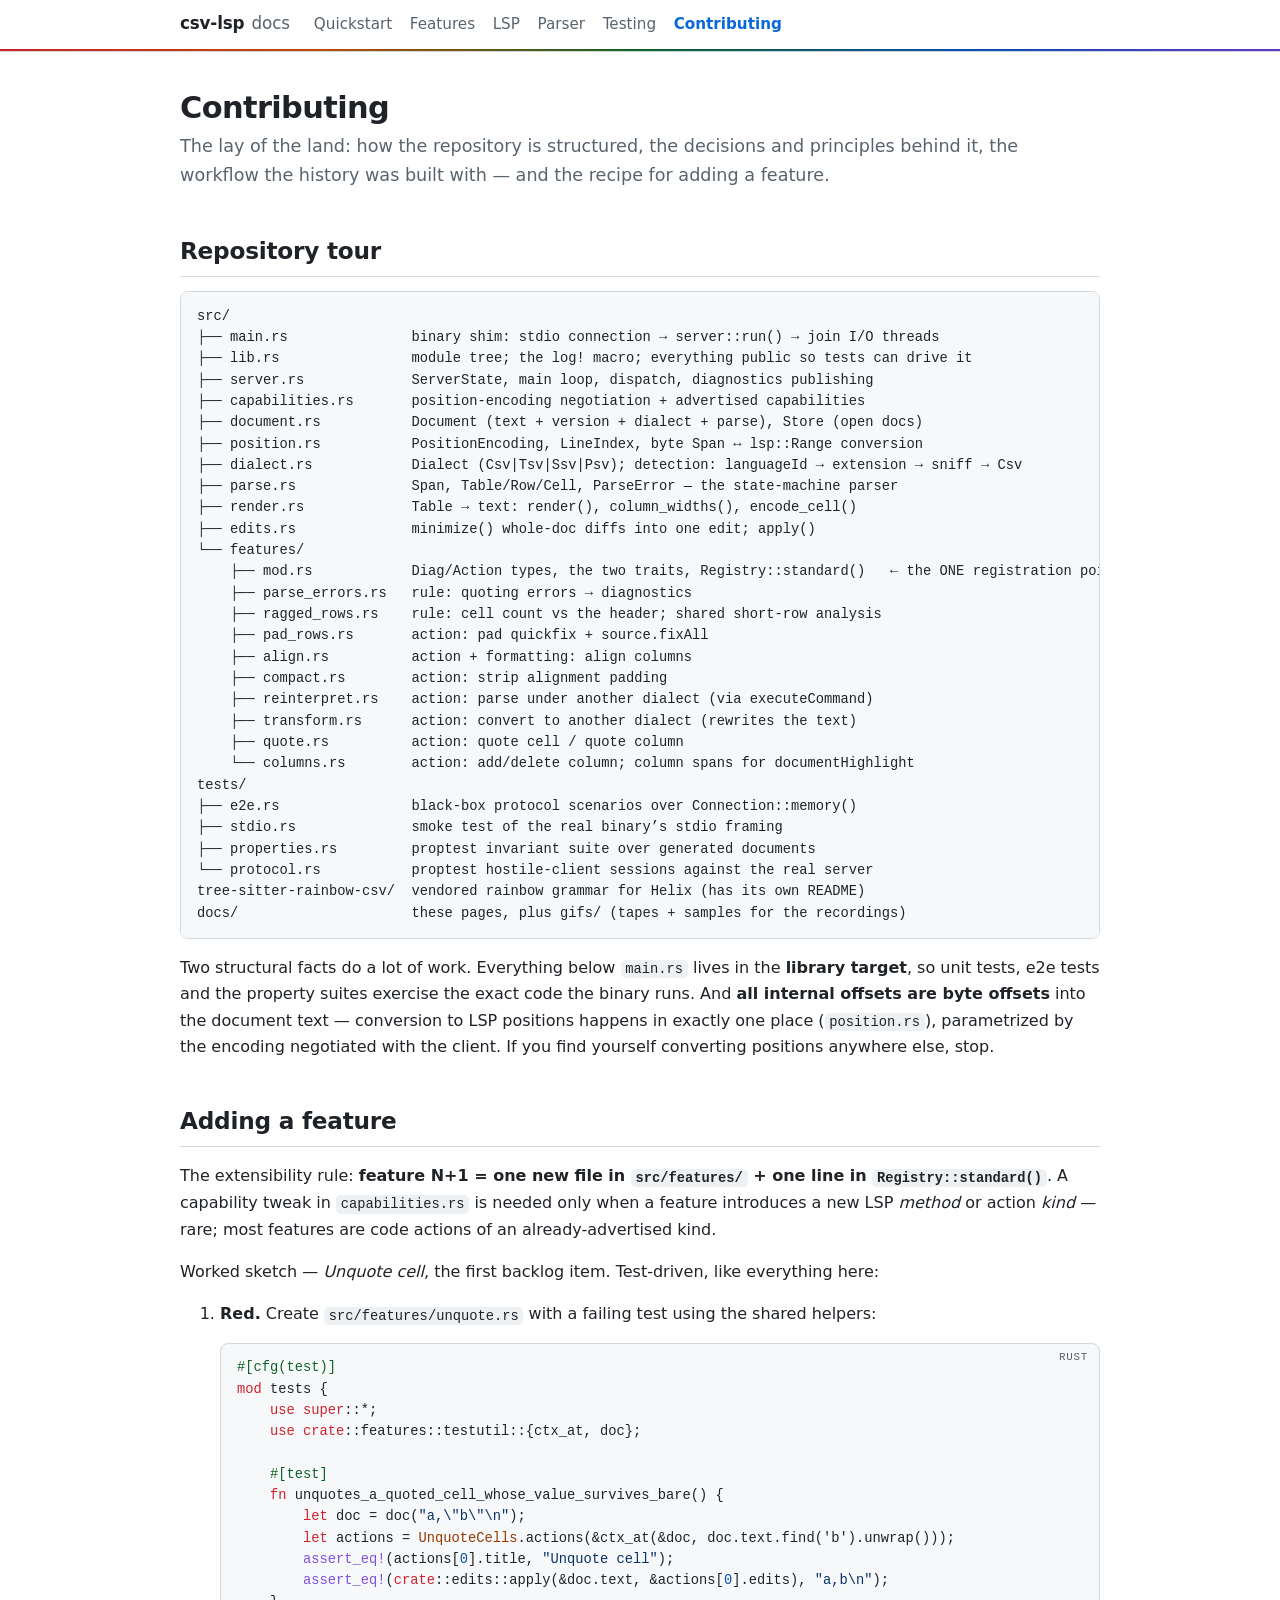
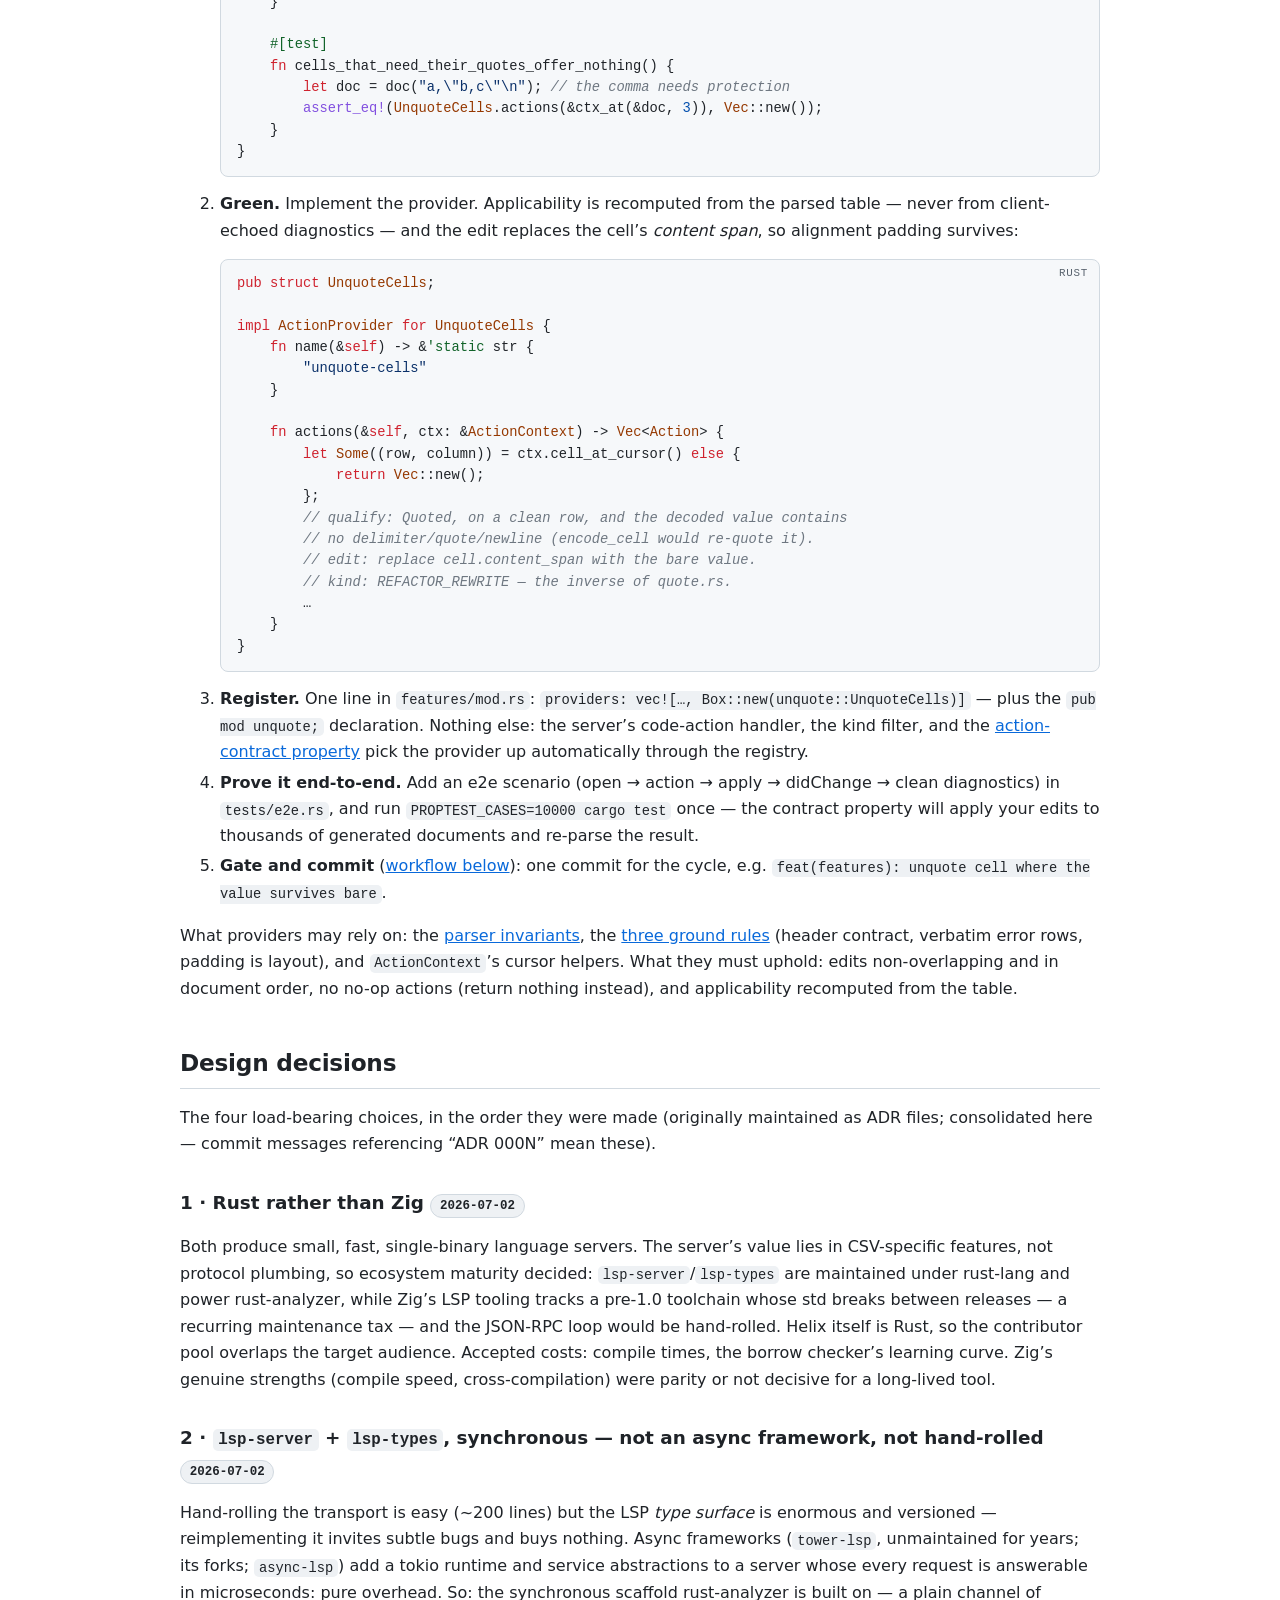
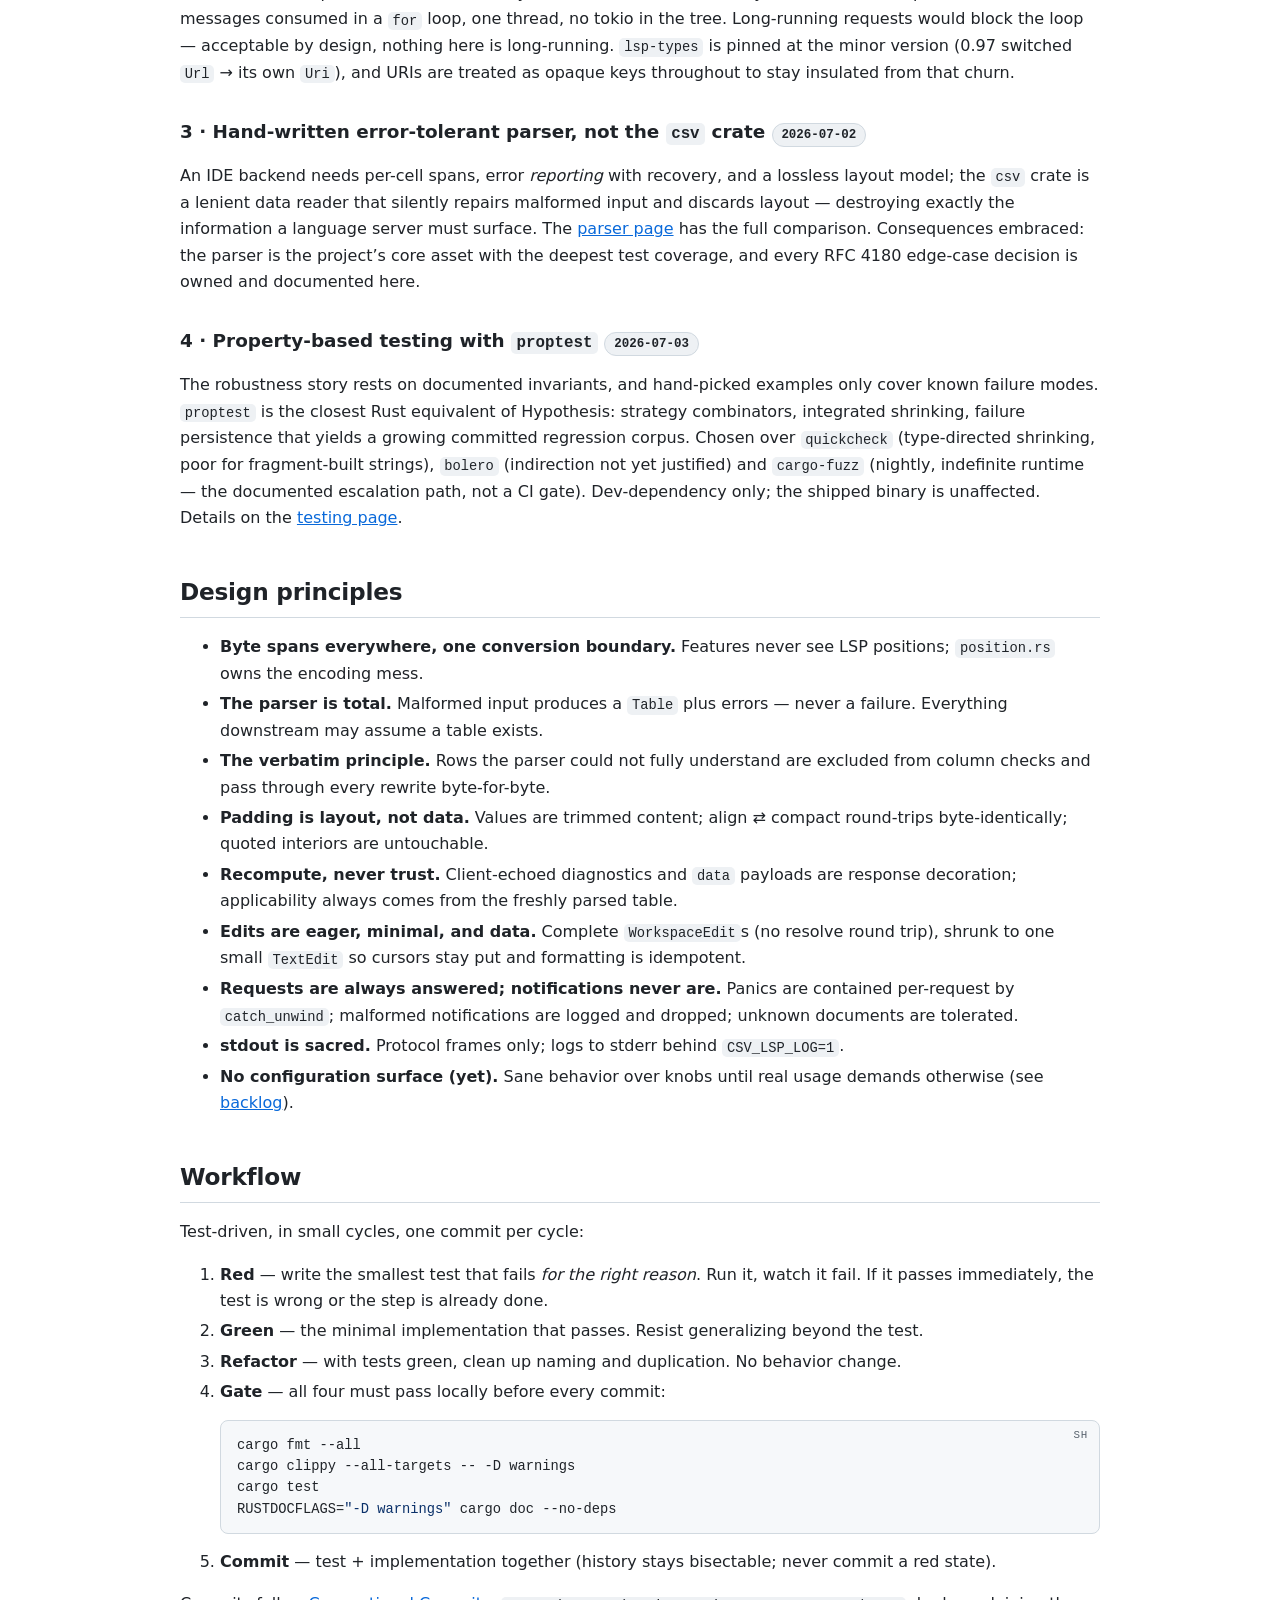
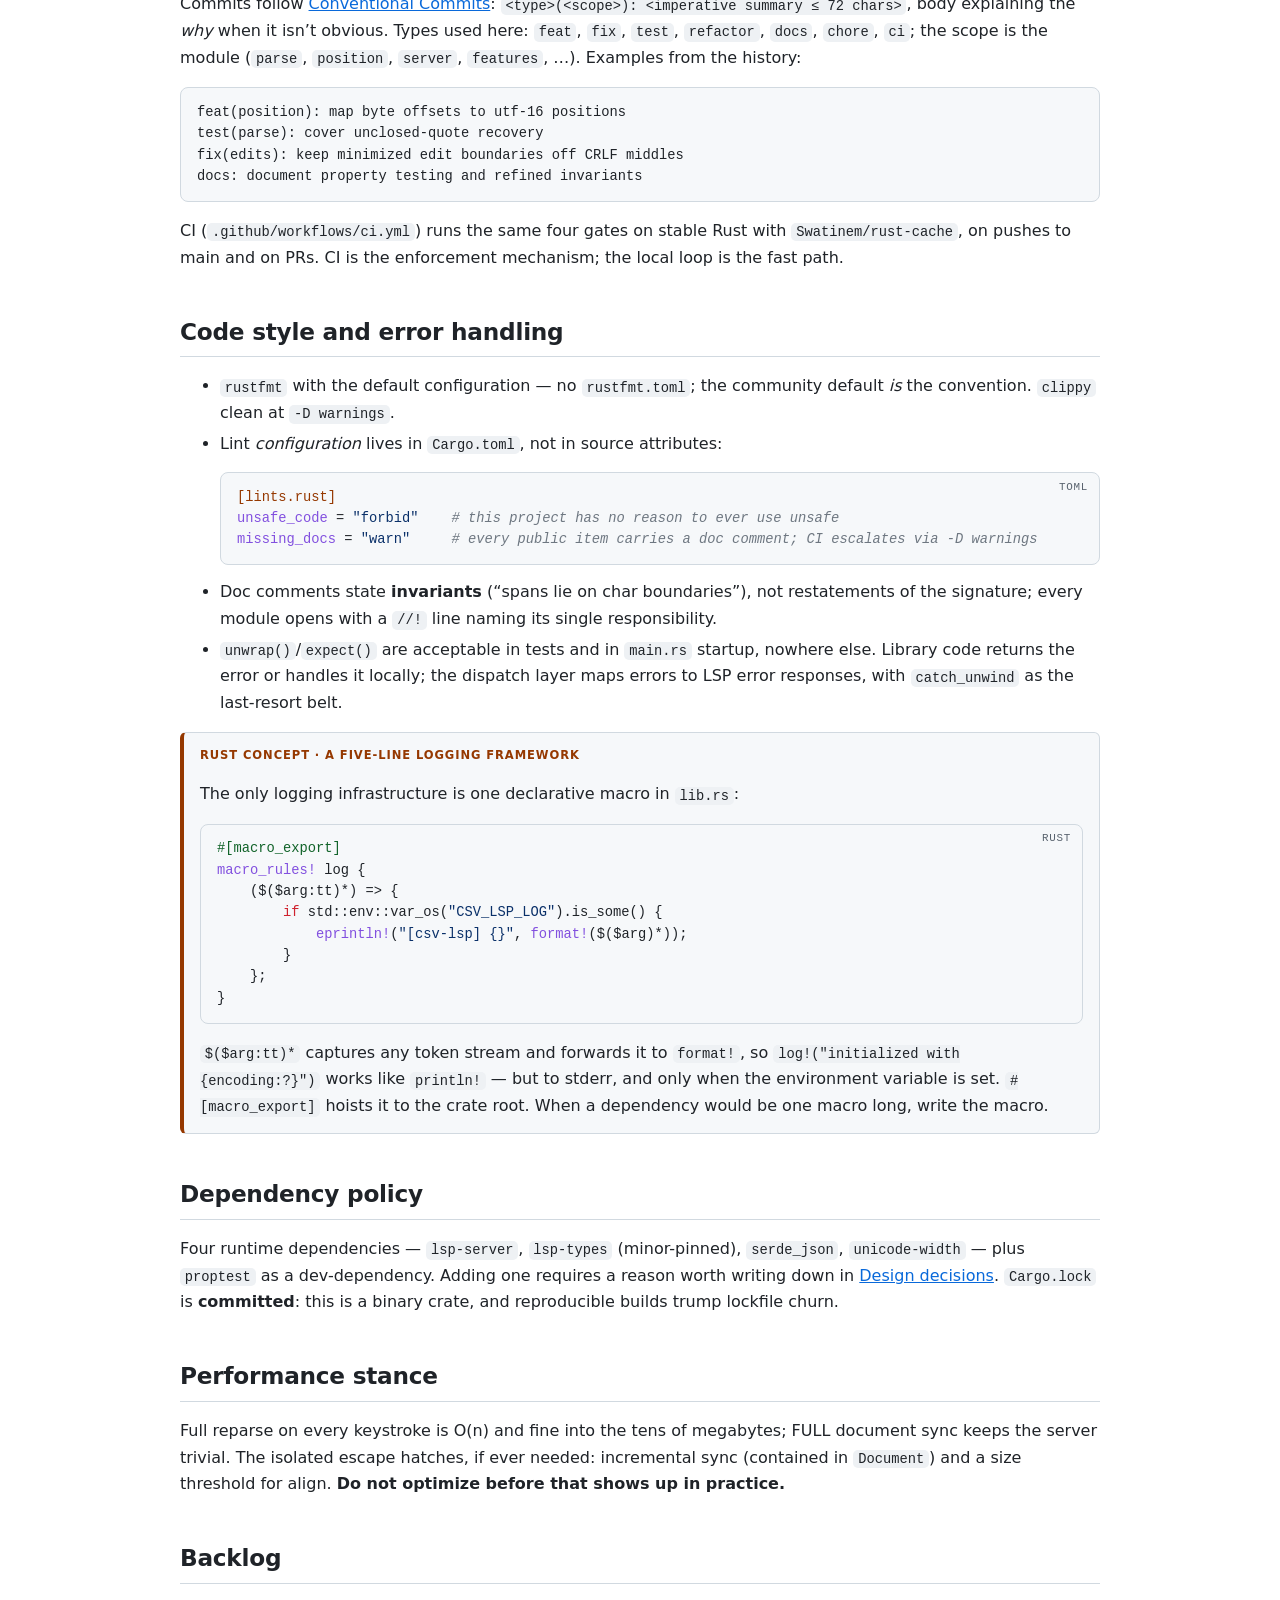
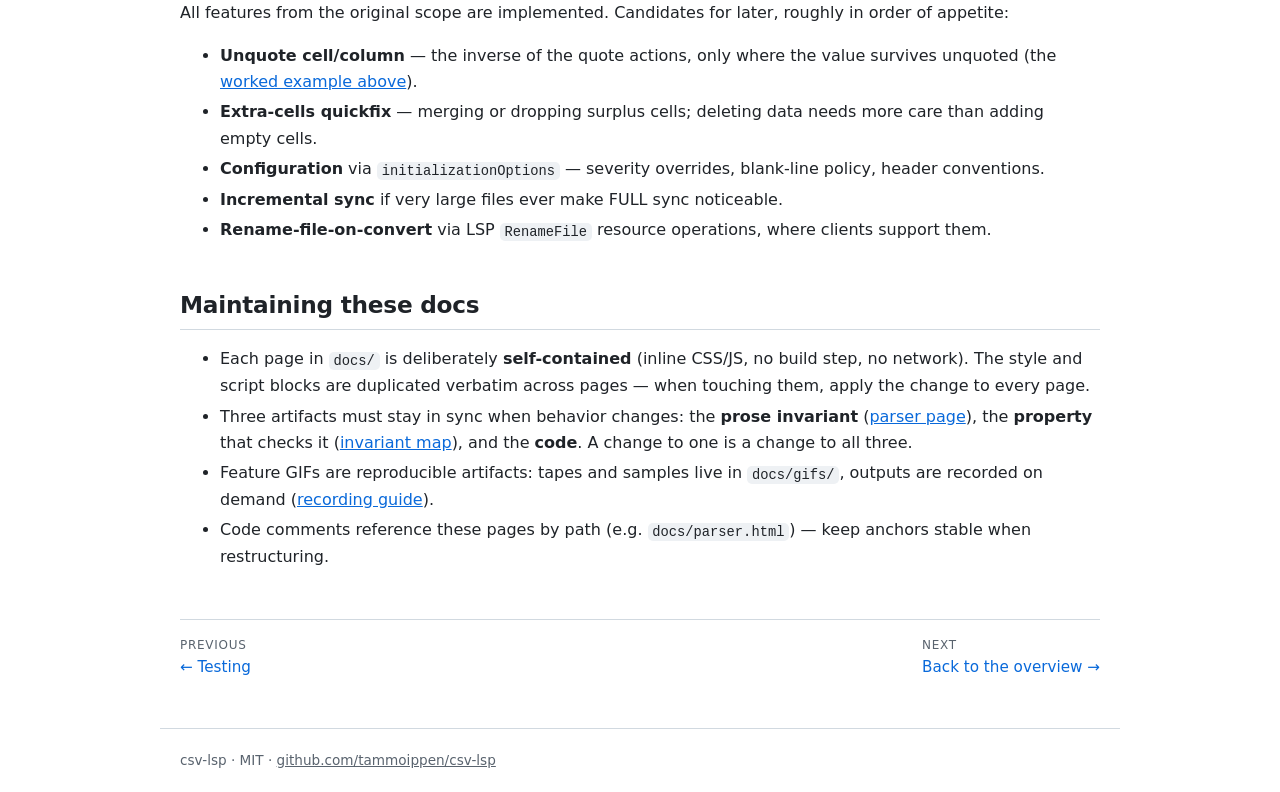
==== docs/contributing.html @ 401c933c "docs: add self-contained html documentation with gif recording kit Seven standalone pages under docs" ====
<!doctype html>
<html lang="en">
<head>
<meta charset="utf-8">
<meta name="viewport" content="width=device-width, initial-scale=1">
<title>Contributing · csv-lsp docs</title>
<style>
/* csv-lsp documentation — shared inline style.
   Duplicated verbatim in every page so each file stays self-contained;
   if you change it, change it in all pages (see contributing.html#docs). */
:root {
  --bg: #ffffff;
  --surface: #f6f8fa;
  --inset: #eef1f4;
  --fg: #1f2328;
  --muted: #59636e;
  --border: #d1d9e0;
  --accent: #0969da;
  --accent-bg: #ddf4ff;
  --ok: #1a7f37;
  --warn: #9a6700;
  --err: #cf222e;
  --hl-k: #cf222e; --hl-s: #0a3069; --hl-c: #6e7781; --hl-t: #953800;
  --hl-f: #8250df; --hl-n: #0550ae; --hl-a: #116329; --hl-dim: #6e7781;
  --col-0: #cf222e; --col-1: #bc4c00; --col-2: #7d4e00; --col-3: #116329;
  --col-4: #0550ae; --col-5: #6639ba; --col-6: #99286e;
}
@media (prefers-color-scheme: dark) {
  :root {
    --bg: #0d1117;
    --surface: #161b22;
    --inset: #1c2129;
    --fg: #e6edf3;
    --muted: #9198a1;
    --border: #30363d;
    --accent: #4493f8;
    --accent-bg: #121d2f;
    --ok: #3fb950;
    --warn: #d29922;
    --err: #f85149;
    --hl-k: #ff7b72; --hl-s: #a5d6ff; --hl-c: #8b949e; --hl-t: #ffa657;
    --hl-f: #d2a8ff; --hl-n: #79c0ff; --hl-a: #7ee787; --hl-dim: #8b949e;
    --col-0: #ff7b72; --col-1: #f0883e; --col-2: #d29922; --col-3: #3fb950;
    --col-4: #58a6ff; --col-5: #bc8cff; --col-6: #f778ba;
  }
}
* { box-sizing: border-box; }
html { scroll-behavior: smooth; }
body {
  margin: 0;
  background: var(--bg);
  color: var(--fg);
  font: 16px/1.65 system-ui, -apple-system, "Segoe UI", Roboto, "Helvetica Neue", Arial, sans-serif;
  text-rendering: optimizeLegibility;
}
code, pre, kbd, samp {
  font-family: ui-monospace, SFMono-Regular, "Cascadia Code", Menlo, Consolas, "Liberation Mono", monospace;
}
header {
  position: sticky; top: 0; z-index: 10;
  background: var(--bg);
  border-bottom: 1px solid var(--border);
}
header::after {
  content: ""; display: block; height: 2px;
  background: linear-gradient(90deg, var(--col-0), var(--col-1), var(--col-3), var(--col-4), var(--col-5));
}
.header-inner {
  max-width: 60rem; margin: 0 auto; padding: 0.65rem 1.25rem;
  display: flex; flex-wrap: wrap; align-items: baseline; gap: 0.4rem 1.5rem;
}
.brand { font-weight: 700; font-size: 1.05rem; color: var(--fg); text-decoration: none; letter-spacing: -0.01em; }
.brand span { color: var(--muted); font-weight: 400; margin-left: 0.45rem; }
header nav { display: flex; flex-wrap: wrap; gap: 0.25rem 1.1rem; font-size: 0.95rem; }
header nav a { color: var(--muted); text-decoration: none; padding: 0.1rem 0; }
header nav a:hover { color: var(--fg); }
header nav a[aria-current] { color: var(--accent); font-weight: 600; }
main { max-width: 60rem; margin: 0 auto; padding: 1.5rem 1.25rem 3rem; }
footer {
  max-width: 60rem; margin: 0 auto; padding: 1.25rem;
  color: var(--muted); font-size: 0.85rem; border-top: 1px solid var(--border);
}
footer a { color: inherit; }
h1 { font-size: 1.9rem; line-height: 1.25; letter-spacing: -0.02em; margin: 0.8rem 0 0.3rem; }
p.lead { font-size: 1.1rem; color: var(--muted); margin-top: 0.2rem; }
h2 { font-size: 1.45rem; letter-spacing: -0.01em; margin: 2.6rem 0 0.8rem; padding-bottom: 0.35rem; border-bottom: 1px solid var(--border); }
h3 { font-size: 1.15rem; margin: 1.9rem 0 0.5rem; }
h4 { font-size: 1rem; margin: 1.4rem 0 0.4rem; }
h2 a.anchor, h3 a.anchor { color: inherit; text-decoration: none; }
h2 a.anchor:hover::after, h3 a.anchor:hover::after { content: " #"; color: var(--muted); }
a { color: var(--accent); }
li { margin: 0.25rem 0; }
hr { border: none; border-top: 1px solid var(--border); margin: 2rem 0; }
strong { font-weight: 650; }
code { background: var(--inset); border-radius: 5px; padding: 0.12em 0.35em; font-size: 0.86em; }
pre {
  position: relative;
  background: var(--surface);
  border: 1px solid var(--border);
  border-radius: 8px;
  padding: 0.85rem 1rem;
  overflow-x: auto;
  line-height: 1.55;
  margin: 0.9rem 0;
}
pre code { background: none; border-radius: 0; padding: 0; font-size: 0.86rem; display: block; }
pre[data-lang]::before {
  content: attr(data-lang);
  position: absolute; top: 0.35rem; right: 0.7rem;
  font-size: 0.68rem; color: var(--muted); font-family: inherit;
  text-transform: uppercase; letter-spacing: 0.06em;
}
kbd {
  display: inline-block; padding: 0.08em 0.45em; font-size: 0.82em;
  background: var(--surface); border: 1px solid var(--border);
  border-bottom-width: 2px; border-radius: 5px;
}
.hl-k { color: var(--hl-k); } .hl-s { color: var(--hl-s); } .hl-c { color: var(--hl-c); font-style: italic; }
.hl-t { color: var(--hl-t); } .hl-f { color: var(--hl-f); } .hl-n { color: var(--hl-n); }
.hl-a { color: var(--hl-a); } .hl-dim { color: var(--hl-dim); }
.hl-col0 { color: var(--col-0); } .hl-col1 { color: var(--col-1); } .hl-col2 { color: var(--col-2); }
.hl-col3 { color: var(--col-3); } .hl-col4 { color: var(--col-4); } .hl-col5 { color: var(--col-5); }
.hl-col6 { color: var(--col-6); }
.tablewrap { overflow-x: auto; margin: 0.9rem 0; }
table { border-collapse: collapse; font-size: 0.92rem; min-width: 60%; }
th, td { border: 1px solid var(--border); padding: 0.45rem 0.7rem; text-align: left; vertical-align: top; }
th { background: var(--surface); }
.note, .tip, .warn, .concept {
  border: 1px solid var(--border); border-left-width: 4px;
  border-radius: 6px; padding: 0.7rem 1rem; margin: 1rem 0;
  background: var(--surface);
}
.note { border-left-color: var(--accent); }
.tip { border-left-color: var(--ok); }
.warn { border-left-color: var(--warn); }
.concept { border-left-color: var(--hl-t); }
.note > :first-child, .tip > :first-child, .warn > :first-child, .concept > :first-child { margin-top: 0.1rem; }
.note > :last-child, .tip > :last-child, .warn > :last-child, .concept > :last-child { margin-bottom: 0.1rem; }
.callout-label {
  display: block; font-size: 0.72rem; font-weight: 700; letter-spacing: 0.08em;
  text-transform: uppercase; color: var(--muted); margin-bottom: 0.25rem;
}
.concept .callout-label { color: var(--hl-t); }
.cards { display: grid; grid-template-columns: repeat(auto-fit, minmax(15.5rem, 1fr)); gap: 0.9rem; margin: 1.2rem 0; }
.card {
  display: block; border: 1px solid var(--border); border-radius: 10px;
  padding: 0.9rem 1rem; background: var(--surface);
  color: inherit; text-decoration: none;
  transition: border-color 0.15s ease;
}
.card:hover { border-color: var(--accent); }
.card h3 { margin: 0 0 0.3rem; font-size: 1.02rem; color: var(--accent); }
.card p { margin: 0; font-size: 0.9rem; color: var(--muted); }
.card .card-num { float: right; color: var(--muted); font-size: 0.8rem; }
figure.diagram { margin: 1.2rem 0; text-align: center; }
figure.diagram svg { max-width: 100%; height: auto; }
figure.diagram figcaption, figure.gif figcaption { font-size: 0.85rem; color: var(--muted); margin-top: 0.4rem; text-align: center; }
.d-box { fill: var(--surface); stroke: var(--border); }
.d-box2 { fill: var(--accent-bg); stroke: var(--accent); }
.d-txt { fill: var(--fg); font: 13px system-ui, sans-serif; }
.d-sub { fill: var(--muted); font: 11.5px system-ui, sans-serif; }
.d-mono { fill: var(--fg); font: 12.5px ui-monospace, SFMono-Regular, Menlo, Consolas, monospace; }
.d-mono-sm { fill: var(--muted); font: 11px ui-monospace, SFMono-Regular, Menlo, Consolas, monospace; }
.d-edge { stroke: var(--muted); fill: none; stroke-width: 1.3; }
.d-edge-accent { stroke: var(--accent); fill: none; stroke-width: 1.5; }
.d-arrow { fill: var(--muted); }
.d-arrow-accent { fill: var(--accent); }
figure.gif { margin: 1.2rem 0; }
figure.gif img {
  display: block; max-width: 100%; border: 1px solid var(--border); border-radius: 10px;
}
figure.gif.missing img { display: none; }
figure.gif .placeholder { display: none; }
figure.gif.missing .placeholder {
  display: flex; align-items: center; justify-content: center; text-align: center;
  border: 1px dashed var(--border); border-radius: 10px;
  padding: 2.2rem 1rem; color: var(--muted); font-size: 0.9rem;
  background: var(--surface);
}
details { border: 1px solid var(--border); border-radius: 8px; padding: 0.6rem 1rem; margin: 0.9rem 0; background: var(--surface); }
details summary { cursor: pointer; font-weight: 600; }
details[open] summary { margin-bottom: 0.5rem; }
.prevnext {
  display: flex; justify-content: space-between; gap: 1rem;
  margin-top: 3rem; padding-top: 1rem; border-top: 1px solid var(--border);
  font-size: 0.95rem;
}
.prevnext a { text-decoration: none; }
.prevnext .dir { display: block; font-size: 0.75rem; color: var(--muted); text-transform: uppercase; letter-spacing: 0.06em; }
.pill {
  display: inline-block; font-family: ui-monospace, Menlo, Consolas, monospace;
  font-size: 0.78rem; background: var(--inset); border: 1px solid var(--border);
  border-radius: 999px; padding: 0.05rem 0.55rem;
}
</style>
</head>
<body>
<header>
  <div class="header-inner">
    <a class="brand" href="index.html">csv-lsp<span>docs</span></a>
    <nav>
      <a href="quickstart.html">Quickstart</a>
      <a href="features.html">Features</a>
      <a href="lsp.html">LSP</a>
      <a href="parser.html">Parser</a>
      <a href="testing.html">Testing</a>
      <a href="contributing.html" aria-current="page">Contributing</a>
    </nav>
  </div>
</header>
<main>

<h1>Contributing</h1>
<p class="lead">The lay of the land: how the repository is structured, the decisions and
principles behind it, the workflow the history was built with — and the recipe for
adding a feature.</p>

<h2 id="layout"><a class="anchor" href="#layout">Repository tour</a></h2>

<pre><code>src/
├── main.rs               binary shim: stdio connection → server::run() → join I/O threads
├── lib.rs                module tree; the log! macro; everything public so tests can drive it
├── server.rs             ServerState, main loop, dispatch, diagnostics publishing
├── capabilities.rs       position-encoding negotiation + advertised capabilities
├── document.rs           Document (text + version + dialect + parse), Store (open docs)
├── position.rs           PositionEncoding, LineIndex, byte Span ↔ lsp::Range conversion
├── dialect.rs            Dialect (Csv|Tsv|Ssv|Psv); detection: languageId → extension → sniff → Csv
├── parse.rs              Span, Table/Row/Cell, ParseError — the state-machine parser
├── render.rs             Table → text: render(), column_widths(), encode_cell()
├── edits.rs              minimize() whole-doc diffs into one edit; apply()
└── features/
    ├── mod.rs            Diag/Action types, the two traits, Registry::standard()   ← the ONE registration point
    ├── parse_errors.rs   rule: quoting errors → diagnostics
    ├── ragged_rows.rs    rule: cell count vs the header; shared short-row analysis
    ├── pad_rows.rs       action: pad quickfix + source.fixAll
    ├── align.rs          action + formatting: align columns
    ├── compact.rs        action: strip alignment padding
    ├── reinterpret.rs    action: parse under another dialect (via executeCommand)
    ├── transform.rs      action: convert to another dialect (rewrites the text)
    ├── quote.rs          action: quote cell / quote column
    └── columns.rs        action: add/delete column; column spans for documentHighlight
tests/
├── e2e.rs                black-box protocol scenarios over Connection::memory()
├── stdio.rs              smoke test of the real binary’s stdio framing
├── properties.rs         proptest invariant suite over generated documents
└── protocol.rs           proptest hostile-client sessions against the real server
tree-sitter-rainbow-csv/  vendored rainbow grammar for Helix (has its own README)
docs/                     these pages, plus gifs/ (tapes + samples for the recordings)</code></pre>

<p>Two structural facts do a lot of work. Everything below <code>main.rs</code> lives in the
<strong>library target</strong>, so unit tests, e2e tests and the property suites exercise the
exact code the binary runs. And <strong>all internal offsets are byte offsets</strong> into the
document text — conversion to LSP positions happens in exactly one place
(<code>position.rs</code>), parametrized by the encoding negotiated with the client. If you find
yourself converting positions anywhere else, stop.</p>

<h2 id="extensibility"><a class="anchor" href="#extensibility">Adding a feature</a></h2>

<p>The extensibility rule: <strong>feature N+1 = one new file in <code>src/features/</code> + one line in
<code>Registry::standard()</code></strong>. A capability tweak in <code>capabilities.rs</code> is needed only when
a feature introduces a new LSP <em>method</em> or action <em>kind</em> — rare; most features are
code actions of an already-advertised kind.</p>

<p>Worked sketch — <em>Unquote cell</em>, the first backlog item. Test-driven, like everything
here:</p>

<ol>
  <li><strong>Red.</strong> Create <code>src/features/unquote.rs</code> with a failing test using the shared
      helpers:
<pre data-lang="rust"><code>#[cfg(test)]
mod tests {
    use super::*;
    use crate::features::testutil::{ctx_at, doc};

    #[test]
    fn unquotes_a_quoted_cell_whose_value_survives_bare() {
        let doc = doc("a,\"b\"\n");
        let actions = UnquoteCells.actions(&amp;ctx_at(&amp;doc, doc.text.find('b').unwrap()));
        assert_eq!(actions[0].title, "Unquote cell");
        assert_eq!(crate::edits::apply(&amp;doc.text, &amp;actions[0].edits), "a,b\n");
    }

    #[test]
    fn cells_that_need_their_quotes_offer_nothing() {
        let doc = doc("a,\"b,c\"\n"); // the comma needs protection
        assert_eq!(UnquoteCells.actions(&amp;ctx_at(&amp;doc, 3)), Vec::new());
    }
}</code></pre></li>
  <li><strong>Green.</strong> Implement the provider. Applicability is recomputed from the parsed
      table — never from client-echoed diagnostics — and the edit replaces the cell’s
      <em>content span</em>, so alignment padding survives:
<pre data-lang="rust"><code>pub struct UnquoteCells;

impl ActionProvider for UnquoteCells {
    fn name(&amp;self) -&gt; &amp;'static str {
        "unquote-cells"
    }

    fn actions(&amp;self, ctx: &amp;ActionContext) -&gt; Vec&lt;Action&gt; {
        let Some((row, column)) = ctx.cell_at_cursor() else {
            return Vec::new();
        };
        // qualify: Quoted, on a clean row, and the decoded value contains
        // no delimiter/quote/newline (encode_cell would re-quote it).
        // edit: replace cell.content_span with the bare value.
        // kind: REFACTOR_REWRITE — the inverse of quote.rs.
        …
    }
}</code></pre></li>
  <li><strong>Register.</strong> One line in <code>features/mod.rs</code>:
      <code>providers: vec![…, Box::new(unquote::UnquoteCells)]</code> — plus the
      <code>pub mod unquote;</code> declaration. Nothing else: the server’s code-action handler,
      the kind filter, and the <a href="testing.html#invariant-map">action-contract property</a>
      pick the provider up automatically through the registry.</li>
  <li><strong>Prove it end-to-end.</strong> Add an e2e scenario (open → action → apply → didChange →
      clean diagnostics) in <code>tests/e2e.rs</code>, and run
      <code>PROPTEST_CASES=10000 cargo test</code> once — the contract property will apply your
      edits to thousands of generated documents and re-parse the result.</li>
  <li><strong>Gate and commit</strong> (<a href="#workflow">workflow below</a>): one commit for the cycle,
      e.g. <code>feat(features): unquote cell where the value survives bare</code>.</li>
</ol>

<p>What providers may rely on: the <a href="parser.html#invariants">parser invariants</a>, the
<a href="features.html#anatomy">three ground rules</a> (header contract, verbatim error rows,
padding is layout), and <code>ActionContext</code>’s cursor helpers. What they must uphold:
edits non-overlapping and in document order, no no-op actions (return nothing instead),
and applicability recomputed from the table.</p>

<h2 id="decisions"><a class="anchor" href="#decisions">Design decisions</a></h2>

<p>The four load-bearing choices, in the order they were made (originally maintained as
ADR files; consolidated here — commit messages referencing “ADR 000N” mean these).</p>

<h3 id="adr-1">1 · Rust rather than Zig <span class="pill">2026-07-02</span></h3>
<p>Both produce small, fast, single-binary language servers. The server’s value lies in
CSV-specific features, not protocol plumbing, so ecosystem maturity decided:
<code>lsp-server</code>/<code>lsp-types</code> are maintained under rust-lang and power rust-analyzer, while
Zig’s LSP tooling tracks a pre-1.0 toolchain whose std breaks between releases — a
recurring maintenance tax — and the JSON-RPC loop would be hand-rolled. Helix itself is
Rust, so the contributor pool overlaps the target audience. Accepted costs: compile
times, the borrow checker’s learning curve. Zig’s genuine strengths (compile speed,
cross-compilation) were parity or not decisive for a long-lived tool.</p>

<h3 id="adr-2">2 · <code>lsp-server</code> + <code>lsp-types</code>, synchronous — not an async framework, not hand-rolled <span class="pill">2026-07-02</span></h3>
<p>Hand-rolling the transport is easy (~200 lines) but the LSP <em>type surface</em> is
enormous and versioned — reimplementing it invites subtle bugs and buys nothing.
Async frameworks (<code>tower-lsp</code>, unmaintained for years; its forks; <code>async-lsp</code>) add a
tokio runtime and service abstractions to a server whose every request is answerable in
microseconds: pure overhead. So: the synchronous scaffold rust-analyzer is built on —
a plain channel of messages consumed in a <code>for</code> loop, one thread, no tokio in the
tree. Long-running requests would block the loop — acceptable by design, nothing here
is long-running. <code>lsp-types</code> is pinned at the minor version (0.97 switched
<code>Url</code> → its own <code>Uri</code>), and URIs are treated as opaque keys throughout to stay
insulated from that churn.</p>

<h3 id="adr-3">3 · Hand-written error-tolerant parser, not the <code>csv</code> crate <span class="pill">2026-07-02</span></h3>
<p>An IDE backend needs per-cell spans, error <em>reporting</em> with recovery, and a lossless
layout model; the <code>csv</code> crate is a lenient data reader that silently repairs malformed
input and discards layout — destroying exactly the information a language server must
surface. The <a href="parser.html#why">parser page</a> has the full comparison. Consequences
embraced: the parser is the project’s core asset with the deepest test coverage, and
every RFC 4180 edge-case decision is owned and documented here.</p>

<h3 id="adr-4">4 · Property-based testing with <code>proptest</code> <span class="pill">2026-07-03</span></h3>
<p>The robustness story rests on documented invariants, and hand-picked examples only
cover known failure modes. <code>proptest</code> is the closest Rust equivalent of Hypothesis:
strategy combinators, integrated shrinking, failure persistence that yields a growing
committed regression corpus. Chosen over <code>quickcheck</code> (type-directed shrinking, poor
for fragment-built strings), <code>bolero</code> (indirection not yet justified) and
<code>cargo-fuzz</code> (nightly, indefinite runtime — the documented escalation path, not a CI
gate). Dev-dependency only; the shipped binary is unaffected. Details on the
<a href="testing.html#property">testing page</a>.</p>

<h2 id="principles"><a class="anchor" href="#principles">Design principles</a></h2>

<ul>
  <li><strong>Byte spans everywhere, one conversion boundary.</strong> Features never see LSP
      positions; <code>position.rs</code> owns the encoding mess.</li>
  <li><strong>The parser is total.</strong> Malformed input produces a <code>Table</code> plus errors — never a
      failure. Everything downstream may assume a table exists.</li>
  <li><strong>The verbatim principle.</strong> Rows the parser could not fully understand are excluded
      from column checks and pass through every rewrite byte-for-byte.</li>
  <li><strong>Padding is layout, not data.</strong> Values are trimmed content; align ⇄ compact
      round-trips byte-identically; quoted interiors are untouchable.</li>
  <li><strong>Recompute, never trust.</strong> Client-echoed diagnostics and <code>data</code> payloads are
      response decoration; applicability always comes from the freshly parsed table.</li>
  <li><strong>Edits are eager, minimal, and data.</strong> Complete <code>WorkspaceEdit</code>s (no resolve
      round trip), shrunk to one small <code>TextEdit</code> so cursors stay put and formatting is
      idempotent.</li>
  <li><strong>Requests are always answered; notifications never are.</strong> Panics are contained
      per-request by <code>catch_unwind</code>; malformed notifications are logged and dropped;
      unknown documents are tolerated.</li>
  <li><strong>stdout is sacred.</strong> Protocol frames only; logs to stderr behind
      <code>CSV_LSP_LOG=1</code>.</li>
  <li><strong>No configuration surface (yet).</strong> Sane behavior over knobs until real usage
      demands otherwise (see <a href="#backlog">backlog</a>).</li>
</ul>

<h2 id="workflow"><a class="anchor" href="#workflow">Workflow</a></h2>

<p>Test-driven, in small cycles, one commit per cycle:</p>

<ol>
  <li><strong>Red</strong> — write the smallest test that fails <em>for the right reason</em>. Run it, watch
      it fail. If it passes immediately, the test is wrong or the step is already done.</li>
  <li><strong>Green</strong> — the minimal implementation that passes. Resist generalizing beyond the
      test.</li>
  <li><strong>Refactor</strong> — with tests green, clean up naming and duplication. No behavior
      change.</li>
  <li><strong>Gate</strong> — all four must pass locally before every commit:
<pre data-lang="sh"><code>cargo fmt --all
cargo clippy --all-targets -- -D warnings
cargo test
RUSTDOCFLAGS="-D warnings" cargo doc --no-deps</code></pre></li>
  <li><strong>Commit</strong> — test + implementation together (history stays bisectable; never commit
      a red state).</li>
</ol>

<p>Commits follow <a href="https://www.conventionalcommits.org/">Conventional Commits</a>:
<code>&lt;type&gt;(&lt;scope&gt;): &lt;imperative summary ≤ 72 chars&gt;</code>, body explaining the <em>why</em>
when it isn’t obvious. Types used here: <code>feat</code>, <code>fix</code>, <code>test</code>, <code>refactor</code>,
<code>docs</code>, <code>chore</code>, <code>ci</code>; the scope is the module (<code>parse</code>, <code>position</code>, <code>server</code>,
<code>features</code>, …). Examples from the history:</p>

<pre><code>feat(position): map byte offsets to utf-16 positions
test(parse): cover unclosed-quote recovery
fix(edits): keep minimized edit boundaries off CRLF middles
docs: document property testing and refined invariants</code></pre>

<p>CI (<code>.github/workflows/ci.yml</code>) runs the same four gates on stable Rust with
<code>Swatinem/rust-cache</code>, on pushes to main and on PRs. CI is the enforcement mechanism;
the local loop is the fast path.</p>

<h2 id="style"><a class="anchor" href="#style">Code style and error handling</a></h2>

<ul>
  <li><code>rustfmt</code> with the default configuration — no <code>rustfmt.toml</code>; the community
      default <em>is</em> the convention. <code>clippy</code> clean at <code>-D warnings</code>.</li>
  <li>Lint <em>configuration</em> lives in <code>Cargo.toml</code>, not in source attributes:
<pre data-lang="toml"><code>[lints.rust]
unsafe_code = "forbid"    # this project has no reason to ever use unsafe
missing_docs = "warn"     # every public item carries a doc comment; CI escalates via -D warnings</code></pre></li>
  <li>Doc comments state <strong>invariants</strong> (“spans lie on char boundaries”), not
      restatements of the signature; every module opens with a <code>//!</code> line naming its
      single responsibility.</li>
  <li><code>unwrap()</code>/<code>expect()</code> are acceptable in tests and in <code>main.rs</code> startup, nowhere
      else. Library code returns the error or handles it locally; the dispatch layer maps
      errors to LSP error responses, with <code>catch_unwind</code> as the last-resort belt.</li>
</ul>

<div class="concept">
<span class="callout-label">Rust concept · a five-line logging framework</span>
<p>The only logging infrastructure is one declarative macro in <code>lib.rs</code>:</p>
<pre data-lang="rust"><code>#[macro_export]
macro_rules! log {
    ($($arg:tt)*) =&gt; {
        if std::env::var_os("CSV_LSP_LOG").is_some() {
            eprintln!("[csv-lsp] {}", format!($($arg)*));
        }
    };
}</code></pre>
<p><code>$($arg:tt)*</code> captures any token stream and forwards it to <code>format!</code>, so
<code>log!("initialized with {encoding:?}")</code> works like <code>println!</code> — but to stderr, and
only when the environment variable is set. <code>#[macro_export]</code> hoists it to the crate
root. When a dependency would be one macro long, write the macro.</p>
</div>

<h2 id="dependencies"><a class="anchor" href="#dependencies">Dependency policy</a></h2>

<p>Four runtime dependencies — <code>lsp-server</code>, <code>lsp-types</code> (minor-pinned),
<code>serde_json</code>, <code>unicode-width</code> — plus <code>proptest</code> as a dev-dependency. Adding one
requires a reason worth writing down in <a href="#decisions">Design decisions</a>.
<code>Cargo.lock</code> is <strong>committed</strong>: this is a binary crate, and reproducible builds trump
lockfile churn.</p>

<h2 id="performance"><a class="anchor" href="#performance">Performance stance</a></h2>

<p>Full reparse on every keystroke is O(n) and fine into the tens of megabytes; FULL
document sync keeps the server trivial. The isolated escape hatches, if ever needed:
incremental sync (contained in <code>Document</code>) and a size threshold for align. <strong>Do not
optimize before that shows up in practice.</strong></p>

<h2 id="backlog"><a class="anchor" href="#backlog">Backlog</a></h2>

<p>All features from the original scope are implemented. Candidates for later, roughly
in order of appetite:</p>

<ul>
  <li><strong>Unquote cell/column</strong> — the inverse of the quote actions, only where the value
      survives unquoted (the <a href="#extensibility">worked example above</a>).</li>
  <li><strong>Extra-cells quickfix</strong> — merging or dropping surplus cells; deleting data needs
      more care than adding empty cells.</li>
  <li><strong>Configuration</strong> via <code>initializationOptions</code> — severity overrides, blank-line
      policy, header conventions.</li>
  <li><strong>Incremental sync</strong> if very large files ever make FULL sync noticeable.</li>
  <li><strong>Rename-file-on-convert</strong> via LSP <code>RenameFile</code> resource operations, where clients
      support them.</li>
</ul>

<h2 id="docs"><a class="anchor" href="#docs">Maintaining these docs</a></h2>

<ul>
  <li>Each page in <code>docs/</code> is deliberately <strong>self-contained</strong> (inline CSS/JS, no build
      step, no network). The style and script blocks are duplicated verbatim across
      pages — when touching them, apply the change to every page.</li>
  <li>Three artifacts must stay in sync when behavior changes: the <strong>prose invariant</strong>
      (<a href="parser.html#invariants">parser page</a>), the <strong>property</strong> that checks it
      (<a href="testing.html#invariant-map">invariant map</a>), and the <strong>code</strong>. A change to one
      is a change to all three.</li>
  <li>Feature GIFs are reproducible artifacts: tapes and samples live in
      <code>docs/gifs/</code>, outputs are recorded on demand
      (<a href="features.html#recording">recording guide</a>).</li>
  <li>Code comments reference these pages by path (e.g.
      <code>docs/parser.html</code>) — keep anchors stable when restructuring.</li>
</ul>

<nav class="prevnext">
  <a href="testing.html"><span class="dir">Previous</span>← Testing</a>
  <a href="index.html"><span class="dir">Next</span>Back to the overview →</a>
</nav>

</main>
<footer>csv-lsp · MIT · <a href="https://github.com/tammoippen/csv-lsp">github.com/tammoippen/csv-lsp</a></footer>
<script>
/* Tiny syntax highlighter — progressive enhancement; the pages read fine as
   plain text without it. One alternation regex per language; the first
   defined capture group decides the color. Duplicated in every page. */
(function () {
  "use strict";
  var esc = function (s) {
    return s.replace(/&/g, "&amp;").replace(/</g, "&lt;").replace(/>/g, "&gt;");
  };
  function paint(src, re, classes) {
    var out = "", last = 0, m;
    re.lastIndex = 0;
    while ((m = re.exec(src)) !== null) {
      var cls = null;
      for (var i = 1; i < m.length; i++) {
        if (m[i] !== undefined) { cls = classes[i - 1]; break; }
      }
      out += esc(src.slice(last, m.index));
      out += cls ? '<span class="hl-' + cls + '">' + esc(m[0]) + "</span>" : esc(m[0]);
      last = m.index + m[0].length;
      if (m.index === re.lastIndex) re.lastIndex++;
    }
    return out + esc(src.slice(last));
  }
  var RUST_KW = "as|break|const|continue|crate|dyn|else|enum|extern|false|fn|for|if|impl|in|let|loop|match|mod|move|mut|pub|ref|return|self|Self|static|struct|super|trait|true|type|unsafe|use|where|while|async|await";
  var LANGS = {
    rust: {
      re: new RegExp(
        "(\\/\\/[^\\n]*)|(\"(?:[^\"\\\\\\n]|\\\\.)*\")|(#!?\\[[^\\]\\n]*\\])|('[A-Za-z_][A-Za-z0-9_]*(?!'))|\\b([a-z_][A-Za-z0-9_]*!)|\\b(" + RUST_KW + ")\\b|\\b([A-Z][A-Za-z0-9_]*)\\b|\\b(\\d[\\d_]*(?:\\.\\d[\\d_]*)?(?:[iu](?:8|16|32|64|size)|f32|f64)?)\\b",
        "g"),
      classes: ["c", "s", "a", "a", "f", "k", "t", "n"]
    },
    toml: {
      re: /(#[^\n]*)|("(?:[^"\\\n]|\\.)*")|(^\s*\[+[^\]\n]*\]+)|\b(true|false)\b|(^[A-Za-z0-9_.-]+(?=\s*=))/gm,
      classes: ["c", "s", "t", "k", "f"]
    },
    sh: {
      re: /(#[^\n]*)|("(?:[^"\\\n]|\\.)*"|'[^'\n]*')|(\$\{?[A-Za-z_][A-Za-z0-9_]*\}?)/g,
      classes: ["c", "s", "n"]
    },
    json: {
      re: /(\/\/[^\n]*)|("(?:[^"\\]|\\.)*")|(-?\d+(?:\.\d+)?(?:[eE][+-]?\d+)?)|\b(true|false|null)\b/g,
      classes: ["c", "s", "n", "k"]
    },
    tape: {
      re: /(#[^\n]*)|("(?:[^"\\\n]|\\.)*")|^\s*(Output|Require|Set|Type|Enter|Escape|Sleep|Hide|Show|Down|Up|Left|Right|Space|Backspace|Tab|Ctrl\+\S+)\b|\b(\d+(?:\.\d+)?(?:ms|s)?)\b/gm,
      classes: ["c", "s", "k", "n"]
    }
  };
  /* Rainbow columns for csv/tsv/ssv/psv snippets — the same trick the
     tree-sitter grammar plays, including the mini dialect sniff. */
  function paintCsv(src) {
    var counts = { ",": 0, ";": 0, "|": 0, "\t": 0 };
    var lines = src.split("\n");
    var first = "";
    for (var i = 0; i < lines.length; i++) {
      if (lines[i].trim() !== "") { first = lines[i]; break; }
    }
    var inQ = false;
    for (var j = 0; j < first.length; j++) {
      var c = first[j];
      if (c === '"') inQ = !inQ;
      else if (!inQ && counts.hasOwnProperty(c)) counts[c]++;
    }
    var delim = ",", best = 0;
    [",", "\t", ";", "|"].forEach(function (d) {
      if (counts[d] > best) { best = counts[d]; delim = d; }
    });
    return lines.map(function (line) {
      var out = "", col = 0, cell = "", q = false;
      var flush = function () {
        out += '<span class="hl-col' + (col % 7) + '">' + esc(cell) + "</span>";
        cell = "";
      };
      for (var k = 0; k < line.length; k++) {
        var ch = line[k];
        /* Curly quotes guard doc annotations the same way real quotes guard cells. */
        if (ch === '"' || ch === '\u201c' || ch === '\u201d') { q = !q; cell += ch; }
        else if (!q && ch === delim) {
          flush();
          out += '<span class="hl-dim">' + esc(ch) + "</span>";
          col++;
        } else { cell += ch; }
      }
      flush();
      return out;
    }).join("\n");
  }
  try {
    document.querySelectorAll("pre[data-lang]").forEach(function (pre) {
      var lang = pre.getAttribute("data-lang");
      var code = pre.querySelector("code") || pre;
      var src = code.textContent;
      if (lang === "csv" || lang === "tsv" || lang === "ssv" || lang === "psv") {
        code.innerHTML = paintCsv(src);
      } else if (LANGS[lang]) {
        code.innerHTML = paint(src, LANGS[lang].re, LANGS[lang].classes);
      }
    });
  } catch (err) { /* plain text is fine */ }
})();
</script>
</body>
</html>
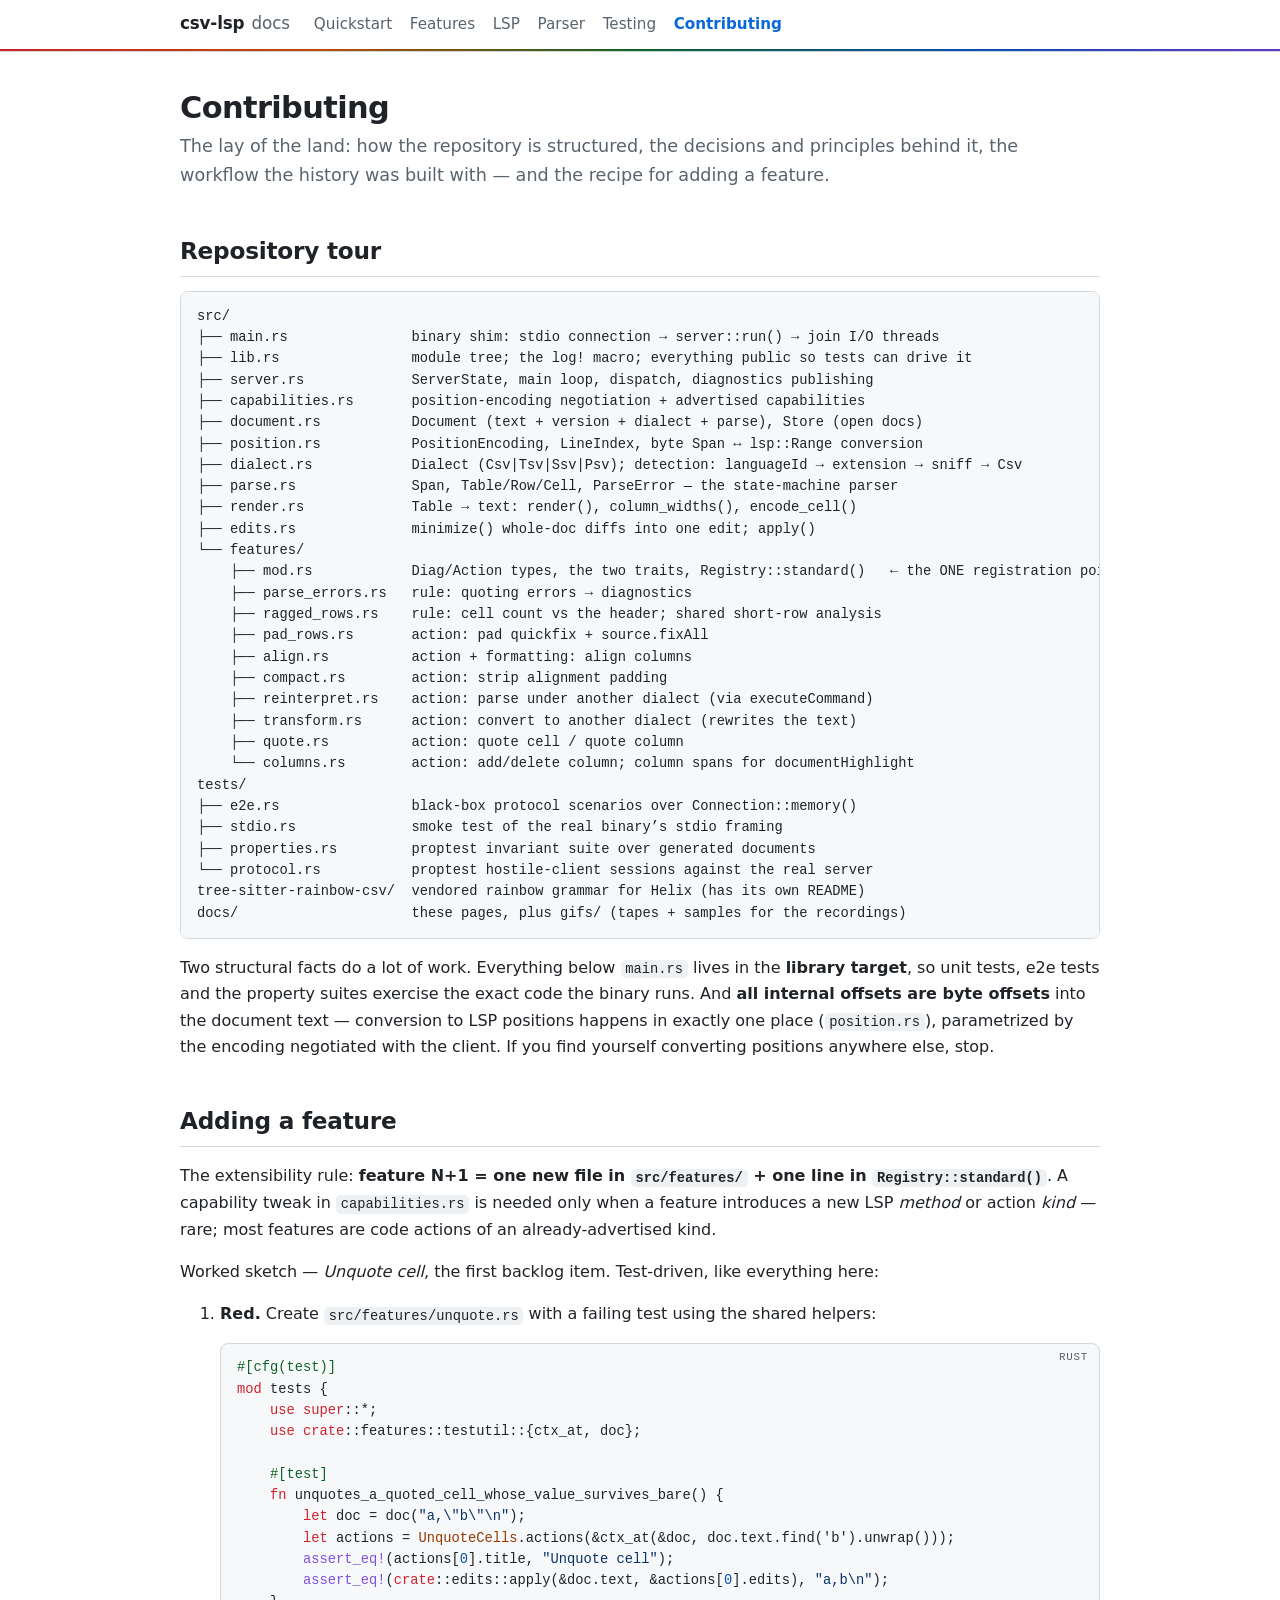
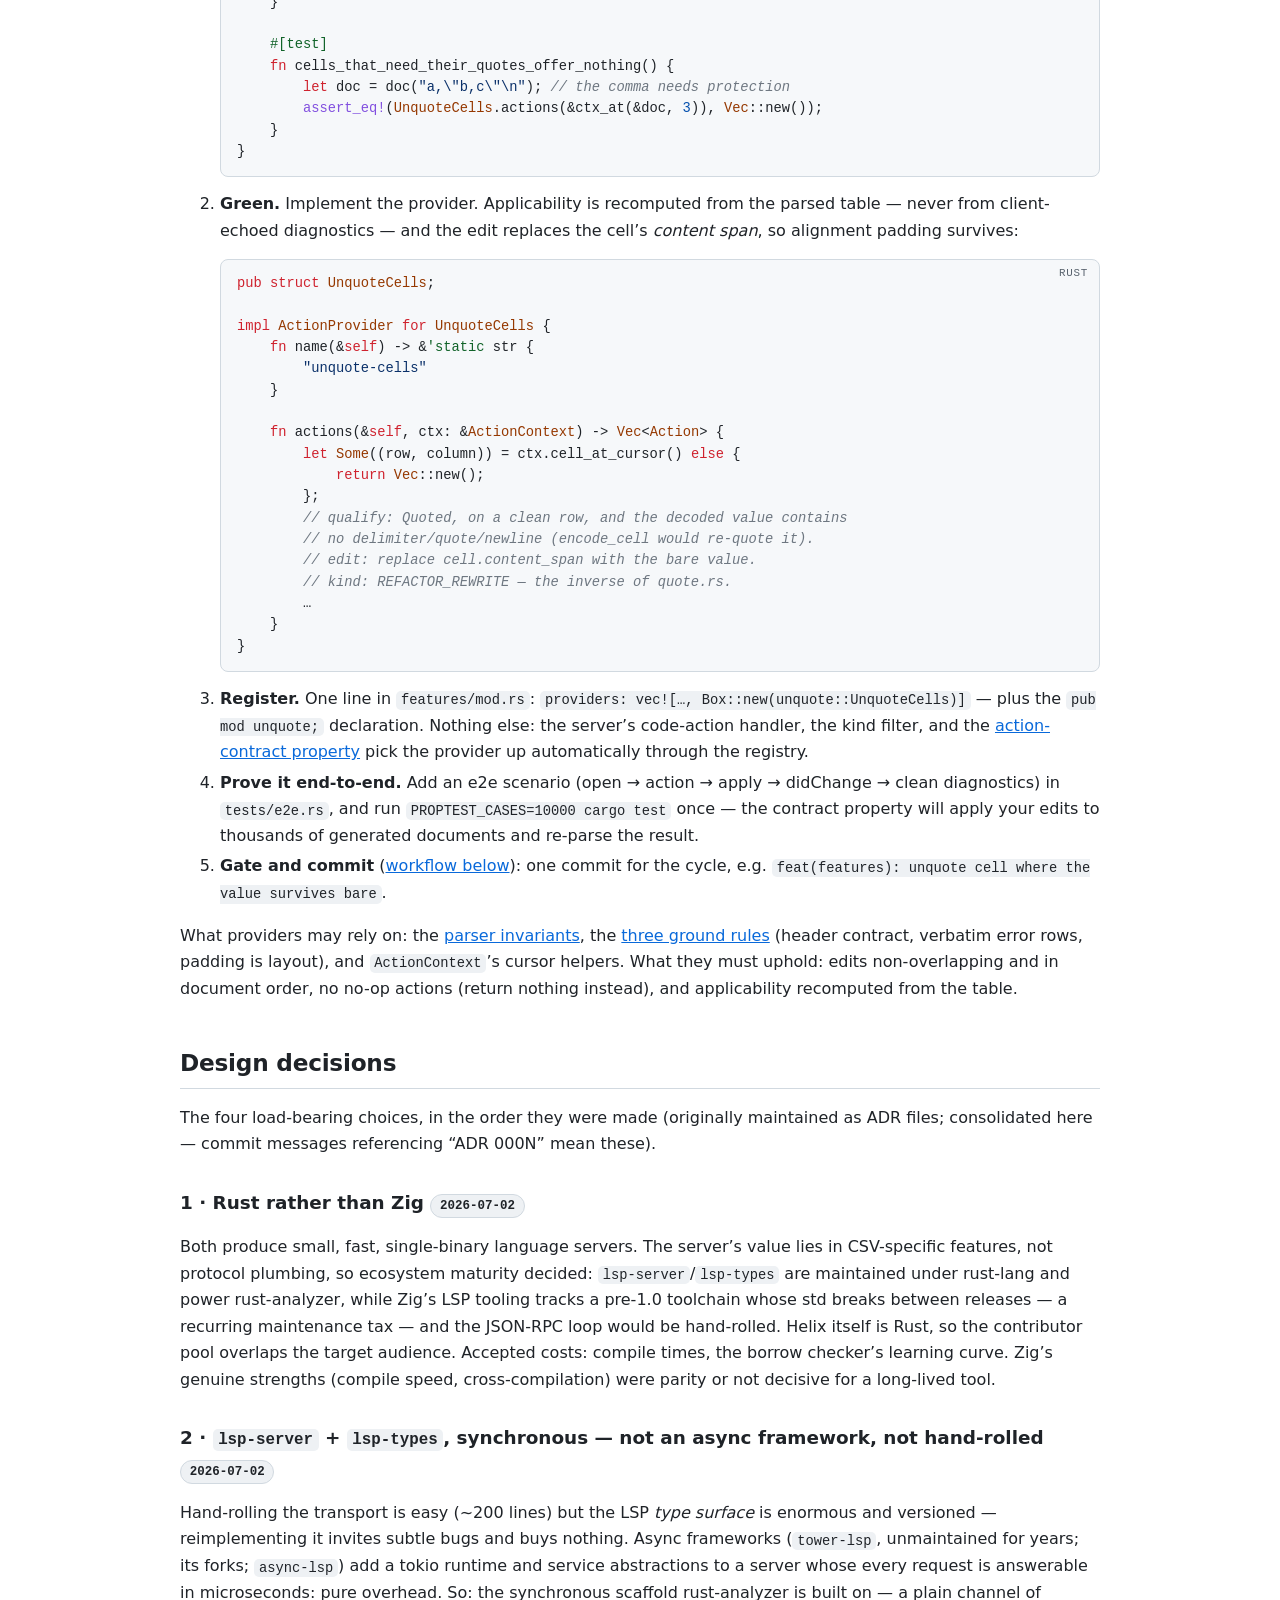
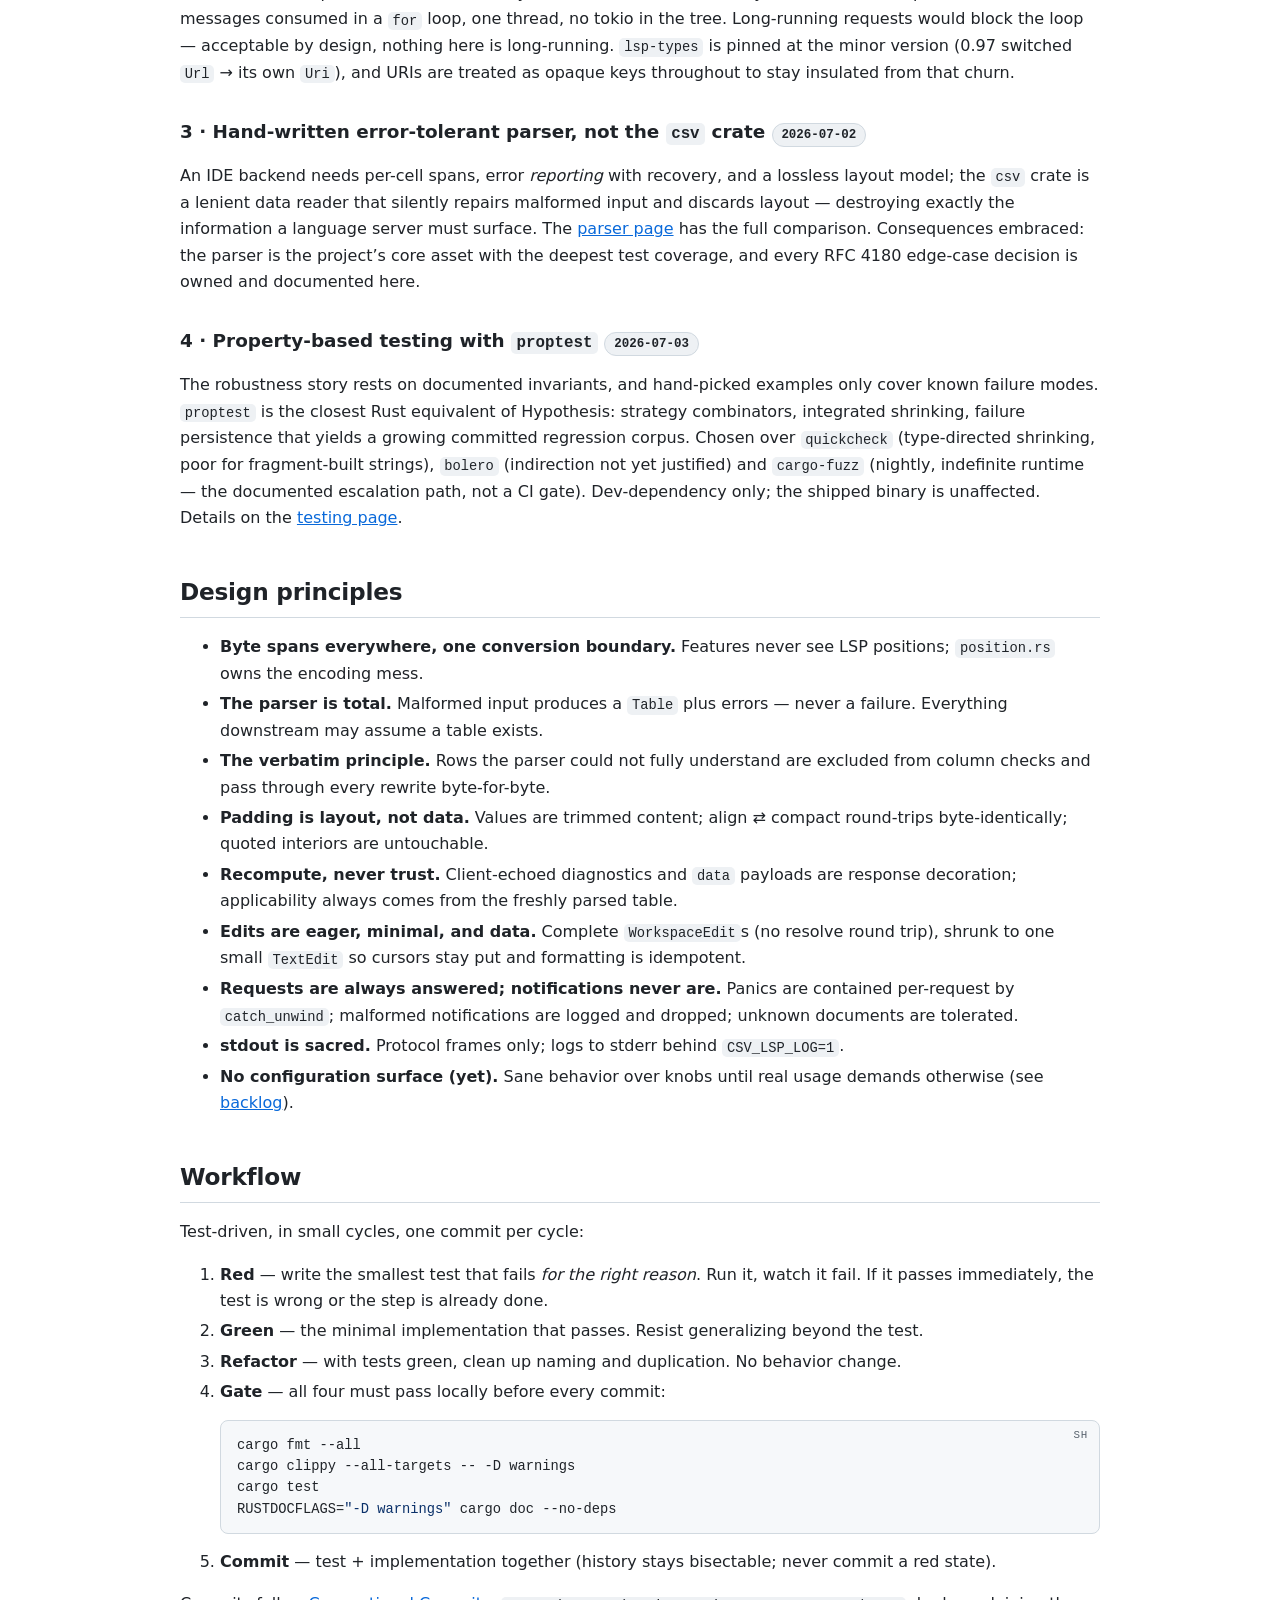
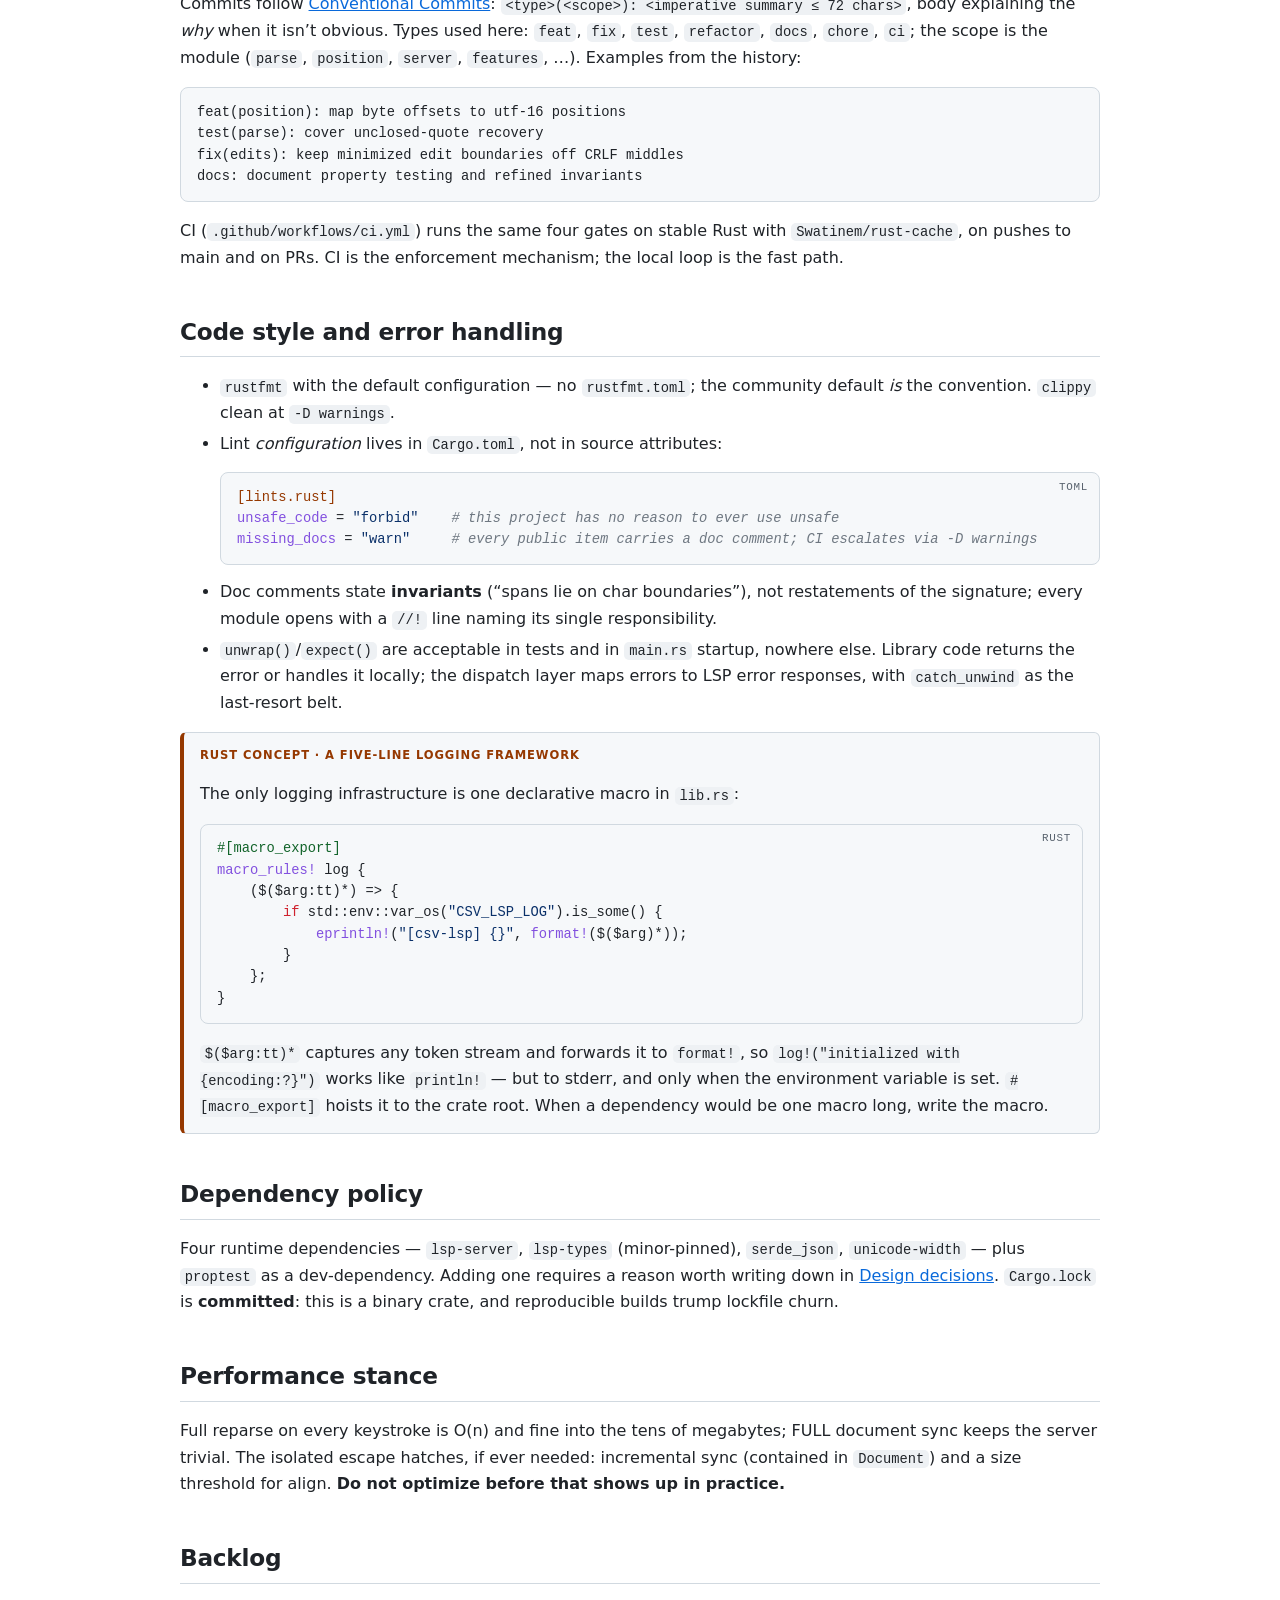
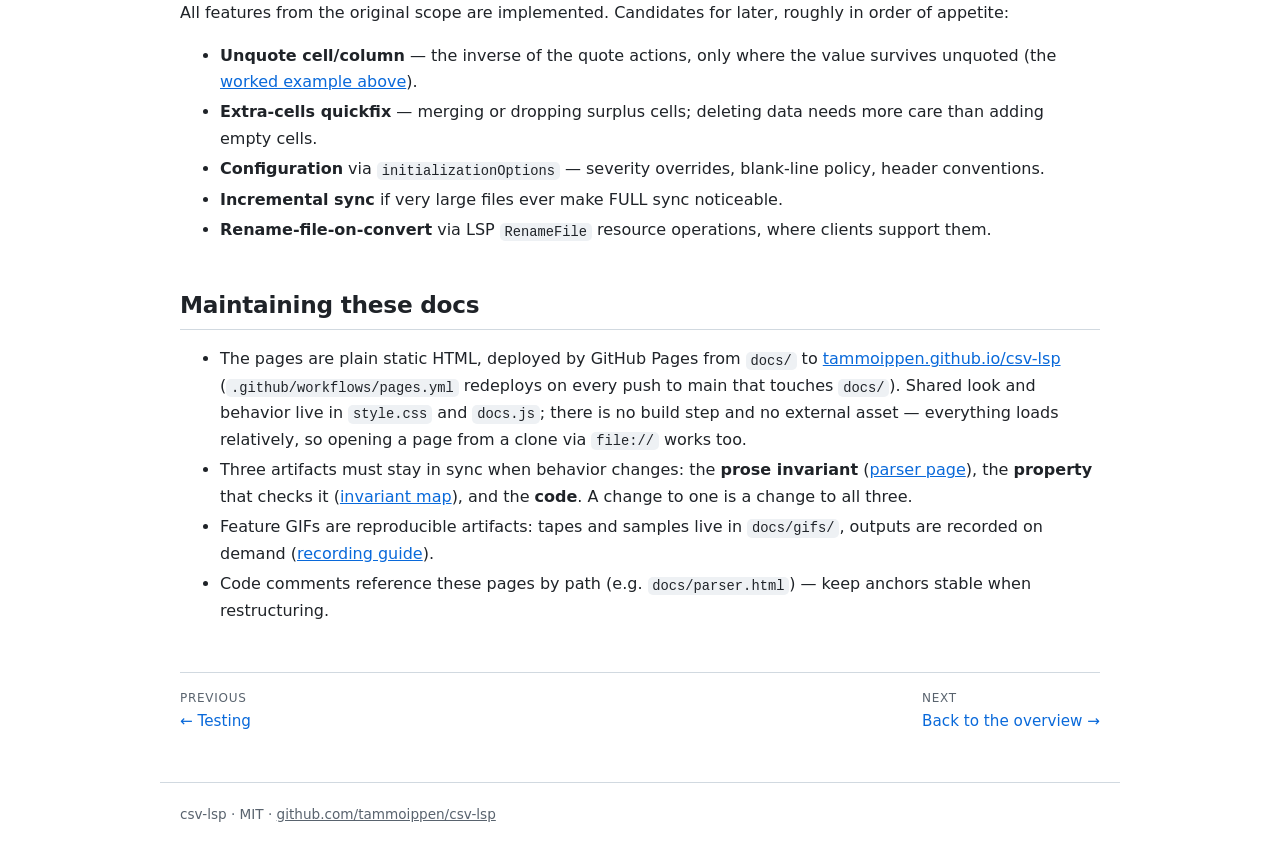
==== commit 6054587d: "docs: extract shared style.css and docs.js for pages hosting With the docs served by GitHub Pages, t" ====
--- a/docs/contributing.html
+++ b/docs/contributing.html
@@ -4,195 +4,7 @@
 <meta charset="utf-8">
 <meta name="viewport" content="width=device-width, initial-scale=1">
 <title>Contributing · csv-lsp docs</title>
-<style>
-/* csv-lsp documentation — shared inline style.
-   Duplicated verbatim in every page so each file stays self-contained;
-   if you change it, change it in all pages (see contributing.html#docs). */
-:root {
-  --bg: #ffffff;
-  --surface: #f6f8fa;
-  --inset: #eef1f4;
-  --fg: #1f2328;
-  --muted: #59636e;
-  --border: #d1d9e0;
-  --accent: #0969da;
-  --accent-bg: #ddf4ff;
-  --ok: #1a7f37;
-  --warn: #9a6700;
-  --err: #cf222e;
-  --hl-k: #cf222e; --hl-s: #0a3069; --hl-c: #6e7781; --hl-t: #953800;
-  --hl-f: #8250df; --hl-n: #0550ae; --hl-a: #116329; --hl-dim: #6e7781;
-  --col-0: #cf222e; --col-1: #bc4c00; --col-2: #7d4e00; --col-3: #116329;
-  --col-4: #0550ae; --col-5: #6639ba; --col-6: #99286e;
-}
-@media (prefers-color-scheme: dark) {
-  :root {
-    --bg: #0d1117;
-    --surface: #161b22;
-    --inset: #1c2129;
-    --fg: #e6edf3;
-    --muted: #9198a1;
-    --border: #30363d;
-    --accent: #4493f8;
-    --accent-bg: #121d2f;
-    --ok: #3fb950;
-    --warn: #d29922;
-    --err: #f85149;
-    --hl-k: #ff7b72; --hl-s: #a5d6ff; --hl-c: #8b949e; --hl-t: #ffa657;
-    --hl-f: #d2a8ff; --hl-n: #79c0ff; --hl-a: #7ee787; --hl-dim: #8b949e;
-    --col-0: #ff7b72; --col-1: #f0883e; --col-2: #d29922; --col-3: #3fb950;
-    --col-4: #58a6ff; --col-5: #bc8cff; --col-6: #f778ba;
-  }
-}
-* { box-sizing: border-box; }
-html { scroll-behavior: smooth; }
-body {
-  margin: 0;
-  background: var(--bg);
-  color: var(--fg);
-  font: 16px/1.65 system-ui, -apple-system, "Segoe UI", Roboto, "Helvetica Neue", Arial, sans-serif;
-  text-rendering: optimizeLegibility;
-}
-code, pre, kbd, samp {
-  font-family: ui-monospace, SFMono-Regular, "Cascadia Code", Menlo, Consolas, "Liberation Mono", monospace;
-}
-header {
-  position: sticky; top: 0; z-index: 10;
-  background: var(--bg);
-  border-bottom: 1px solid var(--border);
-}
-header::after {
-  content: ""; display: block; height: 2px;
-  background: linear-gradient(90deg, var(--col-0), var(--col-1), var(--col-3), var(--col-4), var(--col-5));
-}
-.header-inner {
-  max-width: 60rem; margin: 0 auto; padding: 0.65rem 1.25rem;
-  display: flex; flex-wrap: wrap; align-items: baseline; gap: 0.4rem 1.5rem;
-}
-.brand { font-weight: 700; font-size: 1.05rem; color: var(--fg); text-decoration: none; letter-spacing: -0.01em; }
-.brand span { color: var(--muted); font-weight: 400; margin-left: 0.45rem; }
-header nav { display: flex; flex-wrap: wrap; gap: 0.25rem 1.1rem; font-size: 0.95rem; }
-header nav a { color: var(--muted); text-decoration: none; padding: 0.1rem 0; }
-header nav a:hover { color: var(--fg); }
-header nav a[aria-current] { color: var(--accent); font-weight: 600; }
-main { max-width: 60rem; margin: 0 auto; padding: 1.5rem 1.25rem 3rem; }
-footer {
-  max-width: 60rem; margin: 0 auto; padding: 1.25rem;
-  color: var(--muted); font-size: 0.85rem; border-top: 1px solid var(--border);
-}
-footer a { color: inherit; }
-h1 { font-size: 1.9rem; line-height: 1.25; letter-spacing: -0.02em; margin: 0.8rem 0 0.3rem; }
-p.lead { font-size: 1.1rem; color: var(--muted); margin-top: 0.2rem; }
-h2 { font-size: 1.45rem; letter-spacing: -0.01em; margin: 2.6rem 0 0.8rem; padding-bottom: 0.35rem; border-bottom: 1px solid var(--border); }
-h3 { font-size: 1.15rem; margin: 1.9rem 0 0.5rem; }
-h4 { font-size: 1rem; margin: 1.4rem 0 0.4rem; }
-h2 a.anchor, h3 a.anchor { color: inherit; text-decoration: none; }
-h2 a.anchor:hover::after, h3 a.anchor:hover::after { content: " #"; color: var(--muted); }
-a { color: var(--accent); }
-li { margin: 0.25rem 0; }
-hr { border: none; border-top: 1px solid var(--border); margin: 2rem 0; }
-strong { font-weight: 650; }
-code { background: var(--inset); border-radius: 5px; padding: 0.12em 0.35em; font-size: 0.86em; }
-pre {
-  position: relative;
-  background: var(--surface);
-  border: 1px solid var(--border);
-  border-radius: 8px;
-  padding: 0.85rem 1rem;
-  overflow-x: auto;
-  line-height: 1.55;
-  margin: 0.9rem 0;
-}
-pre code { background: none; border-radius: 0; padding: 0; font-size: 0.86rem; display: block; }
-pre[data-lang]::before {
-  content: attr(data-lang);
-  position: absolute; top: 0.35rem; right: 0.7rem;
-  font-size: 0.68rem; color: var(--muted); font-family: inherit;
-  text-transform: uppercase; letter-spacing: 0.06em;
-}
-kbd {
-  display: inline-block; padding: 0.08em 0.45em; font-size: 0.82em;
-  background: var(--surface); border: 1px solid var(--border);
-  border-bottom-width: 2px; border-radius: 5px;
-}
-.hl-k { color: var(--hl-k); } .hl-s { color: var(--hl-s); } .hl-c { color: var(--hl-c); font-style: italic; }
-.hl-t { color: var(--hl-t); } .hl-f { color: var(--hl-f); } .hl-n { color: var(--hl-n); }
-.hl-a { color: var(--hl-a); } .hl-dim { color: var(--hl-dim); }
-.hl-col0 { color: var(--col-0); } .hl-col1 { color: var(--col-1); } .hl-col2 { color: var(--col-2); }
-.hl-col3 { color: var(--col-3); } .hl-col4 { color: var(--col-4); } .hl-col5 { color: var(--col-5); }
-.hl-col6 { color: var(--col-6); }
-.tablewrap { overflow-x: auto; margin: 0.9rem 0; }
-table { border-collapse: collapse; font-size: 0.92rem; min-width: 60%; }
-th, td { border: 1px solid var(--border); padding: 0.45rem 0.7rem; text-align: left; vertical-align: top; }
-th { background: var(--surface); }
-.note, .tip, .warn, .concept {
-  border: 1px solid var(--border); border-left-width: 4px;
-  border-radius: 6px; padding: 0.7rem 1rem; margin: 1rem 0;
-  background: var(--surface);
-}
-.note { border-left-color: var(--accent); }
-.tip { border-left-color: var(--ok); }
-.warn { border-left-color: var(--warn); }
-.concept { border-left-color: var(--hl-t); }
-.note > :first-child, .tip > :first-child, .warn > :first-child, .concept > :first-child { margin-top: 0.1rem; }
-.note > :last-child, .tip > :last-child, .warn > :last-child, .concept > :last-child { margin-bottom: 0.1rem; }
-.callout-label {
-  display: block; font-size: 0.72rem; font-weight: 700; letter-spacing: 0.08em;
-  text-transform: uppercase; color: var(--muted); margin-bottom: 0.25rem;
-}
-.concept .callout-label { color: var(--hl-t); }
-.cards { display: grid; grid-template-columns: repeat(auto-fit, minmax(15.5rem, 1fr)); gap: 0.9rem; margin: 1.2rem 0; }
-.card {
-  display: block; border: 1px solid var(--border); border-radius: 10px;
-  padding: 0.9rem 1rem; background: var(--surface);
-  color: inherit; text-decoration: none;
-  transition: border-color 0.15s ease;
-}
-.card:hover { border-color: var(--accent); }
-.card h3 { margin: 0 0 0.3rem; font-size: 1.02rem; color: var(--accent); }
-.card p { margin: 0; font-size: 0.9rem; color: var(--muted); }
-.card .card-num { float: right; color: var(--muted); font-size: 0.8rem; }
-figure.diagram { margin: 1.2rem 0; text-align: center; }
-figure.diagram svg { max-width: 100%; height: auto; }
-figure.diagram figcaption, figure.gif figcaption { font-size: 0.85rem; color: var(--muted); margin-top: 0.4rem; text-align: center; }
-.d-box { fill: var(--surface); stroke: var(--border); }
-.d-box2 { fill: var(--accent-bg); stroke: var(--accent); }
-.d-txt { fill: var(--fg); font: 13px system-ui, sans-serif; }
-.d-sub { fill: var(--muted); font: 11.5px system-ui, sans-serif; }
-.d-mono { fill: var(--fg); font: 12.5px ui-monospace, SFMono-Regular, Menlo, Consolas, monospace; }
-.d-mono-sm { fill: var(--muted); font: 11px ui-monospace, SFMono-Regular, Menlo, Consolas, monospace; }
-.d-edge { stroke: var(--muted); fill: none; stroke-width: 1.3; }
-.d-edge-accent { stroke: var(--accent); fill: none; stroke-width: 1.5; }
-.d-arrow { fill: var(--muted); }
-.d-arrow-accent { fill: var(--accent); }
-figure.gif { margin: 1.2rem 0; }
-figure.gif img {
-  display: block; max-width: 100%; border: 1px solid var(--border); border-radius: 10px;
-}
-figure.gif.missing img { display: none; }
-figure.gif .placeholder { display: none; }
-figure.gif.missing .placeholder {
-  display: flex; align-items: center; justify-content: center; text-align: center;
-  border: 1px dashed var(--border); border-radius: 10px;
-  padding: 2.2rem 1rem; color: var(--muted); font-size: 0.9rem;
-  background: var(--surface);
-}
-details { border: 1px solid var(--border); border-radius: 8px; padding: 0.6rem 1rem; margin: 0.9rem 0; background: var(--surface); }
-details summary { cursor: pointer; font-weight: 600; }
-details[open] summary { margin-bottom: 0.5rem; }
-.prevnext {
-  display: flex; justify-content: space-between; gap: 1rem;
-  margin-top: 3rem; padding-top: 1rem; border-top: 1px solid var(--border);
-  font-size: 0.95rem;
-}
-.prevnext a { text-decoration: none; }
-.prevnext .dir { display: block; font-size: 0.75rem; color: var(--muted); text-transform: uppercase; letter-spacing: 0.06em; }
-.pill {
-  display: inline-block; font-family: ui-monospace, Menlo, Consolas, monospace;
-  font-size: 0.78rem; background: var(--inset); border: 1px solid var(--border);
-  border-radius: 999px; padding: 0.05rem 0.55rem;
-}
-</style>
+<link rel="stylesheet" href="style.css">
 </head>
 <body>
 <header>
@@ -500,9 +312,12 @@
 <h2 id="docs"><a class="anchor" href="#docs">Maintaining these docs</a></h2>
 
 <ul>
-  <li>Each page in <code>docs/</code> is deliberately <strong>self-contained</strong> (inline CSS/JS, no build
-      step, no network). The style and script blocks are duplicated verbatim across
-      pages — when touching them, apply the change to every page.</li>
+  <li>The pages are plain static HTML, deployed by GitHub Pages from <code>docs/</code> to
+      <a href="https://tammoippen.github.io/csv-lsp/">tammoippen.github.io/csv-lsp</a>
+      (<code>.github/workflows/pages.yml</code> redeploys on every push to main that touches
+      <code>docs/</code>). Shared look and behavior live in <code>style.css</code> and <code>docs.js</code>; there is
+      no build step and no external asset — everything loads relatively, so opening a
+      page from a clone via <code>file://</code> works too.</li>
   <li>Three artifacts must stay in sync when behavior changes: the <strong>prose invariant</strong>
       (<a href="parser.html#invariants">parser page</a>), the <strong>property</strong> that checks it
       (<a href="testing.html#invariant-map">invariant map</a>), and the <strong>code</strong>. A change to one
@@ -521,107 +336,6 @@
 
 </main>
 <footer>csv-lsp · MIT · <a href="https://github.com/tammoippen/csv-lsp">github.com/tammoippen/csv-lsp</a></footer>
-<script>
-/* Tiny syntax highlighter — progressive enhancement; the pages read fine as
-   plain text without it. One alternation regex per language; the first
-   defined capture group decides the color. Duplicated in every page. */
-(function () {
-  "use strict";
-  var esc = function (s) {
-    return s.replace(/&/g, "&amp;").replace(/</g, "&lt;").replace(/>/g, "&gt;");
-  };
-  function paint(src, re, classes) {
-    var out = "", last = 0, m;
-    re.lastIndex = 0;
-    while ((m = re.exec(src)) !== null) {
-      var cls = null;
-      for (var i = 1; i < m.length; i++) {
-        if (m[i] !== undefined) { cls = classes[i - 1]; break; }
-      }
-      out += esc(src.slice(last, m.index));
-      out += cls ? '<span class="hl-' + cls + '">' + esc(m[0]) + "</span>" : esc(m[0]);
-      last = m.index + m[0].length;
-      if (m.index === re.lastIndex) re.lastIndex++;
-    }
-    return out + esc(src.slice(last));
-  }
-  var RUST_KW = "as|break|const|continue|crate|dyn|else|enum|extern|false|fn|for|if|impl|in|let|loop|match|mod|move|mut|pub|ref|return|self|Self|static|struct|super|trait|true|type|unsafe|use|where|while|async|await";
-  var LANGS = {
-    rust: {
-      re: new RegExp(
-        "(\\/\\/[^\\n]*)|(\"(?:[^\"\\\\\\n]|\\\\.)*\")|(#!?\\[[^\\]\\n]*\\])|('[A-Za-z_][A-Za-z0-9_]*(?!'))|\\b([a-z_][A-Za-z0-9_]*!)|\\b(" + RUST_KW + ")\\b|\\b([A-Z][A-Za-z0-9_]*)\\b|\\b(\\d[\\d_]*(?:\\.\\d[\\d_]*)?(?:[iu](?:8|16|32|64|size)|f32|f64)?)\\b",
-        "g"),
-      classes: ["c", "s", "a", "a", "f", "k", "t", "n"]
-    },
-    toml: {
-      re: /(#[^\n]*)|("(?:[^"\\\n]|\\.)*")|(^\s*\[+[^\]\n]*\]+)|\b(true|false)\b|(^[A-Za-z0-9_.-]+(?=\s*=))/gm,
-      classes: ["c", "s", "t", "k", "f"]
-    },
-    sh: {
-      re: /(#[^\n]*)|("(?:[^"\\\n]|\\.)*"|'[^'\n]*')|(\$\{?[A-Za-z_][A-Za-z0-9_]*\}?)/g,
-      classes: ["c", "s", "n"]
-    },
-    json: {
-      re: /(\/\/[^\n]*)|("(?:[^"\\]|\\.)*")|(-?\d+(?:\.\d+)?(?:[eE][+-]?\d+)?)|\b(true|false|null)\b/g,
-      classes: ["c", "s", "n", "k"]
-    },
-    tape: {
-      re: /(#[^\n]*)|("(?:[^"\\\n]|\\.)*")|^\s*(Output|Require|Set|Type|Enter|Escape|Sleep|Hide|Show|Down|Up|Left|Right|Space|Backspace|Tab|Ctrl\+\S+)\b|\b(\d+(?:\.\d+)?(?:ms|s)?)\b/gm,
-      classes: ["c", "s", "k", "n"]
-    }
-  };
-  /* Rainbow columns for csv/tsv/ssv/psv snippets — the same trick the
-     tree-sitter grammar plays, including the mini dialect sniff. */
-  function paintCsv(src) {
-    var counts = { ",": 0, ";": 0, "|": 0, "\t": 0 };
-    var lines = src.split("\n");
-    var first = "";
-    for (var i = 0; i < lines.length; i++) {
-      if (lines[i].trim() !== "") { first = lines[i]; break; }
-    }
-    var inQ = false;
-    for (var j = 0; j < first.length; j++) {
-      var c = first[j];
-      if (c === '"') inQ = !inQ;
-      else if (!inQ && counts.hasOwnProperty(c)) counts[c]++;
-    }
-    var delim = ",", best = 0;
-    [",", "\t", ";", "|"].forEach(function (d) {
-      if (counts[d] > best) { best = counts[d]; delim = d; }
-    });
-    return lines.map(function (line) {
-      var out = "", col = 0, cell = "", q = false;
-      var flush = function () {
-        out += '<span class="hl-col' + (col % 7) + '">' + esc(cell) + "</span>";
-        cell = "";
-      };
-      for (var k = 0; k < line.length; k++) {
-        var ch = line[k];
-        /* Curly quotes guard doc annotations the same way real quotes guard cells. */
-        if (ch === '"' || ch === '\u201c' || ch === '\u201d') { q = !q; cell += ch; }
-        else if (!q && ch === delim) {
-          flush();
-          out += '<span class="hl-dim">' + esc(ch) + "</span>";
-          col++;
-        } else { cell += ch; }
-      }
-      flush();
-      return out;
-    }).join("\n");
-  }
-  try {
-    document.querySelectorAll("pre[data-lang]").forEach(function (pre) {
-      var lang = pre.getAttribute("data-lang");
-      var code = pre.querySelector("code") || pre;
-      var src = code.textContent;
-      if (lang === "csv" || lang === "tsv" || lang === "ssv" || lang === "psv") {
-        code.innerHTML = paintCsv(src);
-      } else if (LANGS[lang]) {
-        code.innerHTML = paint(src, LANGS[lang].re, LANGS[lang].classes);
-      }
-    });
-  } catch (err) { /* plain text is fine */ }
-})();
-</script>
+<script src="docs.js"></script>
 </body>
 </html>
--- a/docs/style.css
+++ b/docs/style.css
@@ -0,0 +1,187 @@
+/* csv-lsp documentation — the one shared stylesheet.
+   Referenced relatively by every page, so it works from file:// and from
+   GitHub Pages alike (see contributing.html#docs). */
+:root {
+  --bg: #ffffff;
+  --surface: #f6f8fa;
+  --inset: #eef1f4;
+  --fg: #1f2328;
+  --muted: #59636e;
+  --border: #d1d9e0;
+  --accent: #0969da;
+  --accent-bg: #ddf4ff;
+  --ok: #1a7f37;
+  --warn: #9a6700;
+  --err: #cf222e;
+  --hl-k: #cf222e; --hl-s: #0a3069; --hl-c: #6e7781; --hl-t: #953800;
+  --hl-f: #8250df; --hl-n: #0550ae; --hl-a: #116329; --hl-dim: #6e7781;
+  --col-0: #cf222e; --col-1: #bc4c00; --col-2: #7d4e00; --col-3: #116329;
+  --col-4: #0550ae; --col-5: #6639ba; --col-6: #99286e;
+}
+@media (prefers-color-scheme: dark) {
+  :root {
+    --bg: #0d1117;
+    --surface: #161b22;
+    --inset: #1c2129;
+    --fg: #e6edf3;
+    --muted: #9198a1;
+    --border: #30363d;
+    --accent: #4493f8;
+    --accent-bg: #121d2f;
+    --ok: #3fb950;
+    --warn: #d29922;
+    --err: #f85149;
+    --hl-k: #ff7b72; --hl-s: #a5d6ff; --hl-c: #8b949e; --hl-t: #ffa657;
+    --hl-f: #d2a8ff; --hl-n: #79c0ff; --hl-a: #7ee787; --hl-dim: #8b949e;
+    --col-0: #ff7b72; --col-1: #f0883e; --col-2: #d29922; --col-3: #3fb950;
+    --col-4: #58a6ff; --col-5: #bc8cff; --col-6: #f778ba;
+  }
+}
+* { box-sizing: border-box; }
+html { scroll-behavior: smooth; }
+body {
+  margin: 0;
+  background: var(--bg);
+  color: var(--fg);
+  font: 16px/1.65 system-ui, -apple-system, "Segoe UI", Roboto, "Helvetica Neue", Arial, sans-serif;
+  text-rendering: optimizeLegibility;
+}
+code, pre, kbd, samp {
+  font-family: ui-monospace, SFMono-Regular, "Cascadia Code", Menlo, Consolas, "Liberation Mono", monospace;
+}
+header {
+  position: sticky; top: 0; z-index: 10;
+  background: var(--bg);
+  border-bottom: 1px solid var(--border);
+}
+header::after {
+  content: ""; display: block; height: 2px;
+  background: linear-gradient(90deg, var(--col-0), var(--col-1), var(--col-3), var(--col-4), var(--col-5));
+}
+.header-inner {
+  max-width: 60rem; margin: 0 auto; padding: 0.65rem 1.25rem;
+  display: flex; flex-wrap: wrap; align-items: baseline; gap: 0.4rem 1.5rem;
+}
+.brand { font-weight: 700; font-size: 1.05rem; color: var(--fg); text-decoration: none; letter-spacing: -0.01em; }
+.brand span { color: var(--muted); font-weight: 400; margin-left: 0.45rem; }
+header nav { display: flex; flex-wrap: wrap; gap: 0.25rem 1.1rem; font-size: 0.95rem; }
+header nav a { color: var(--muted); text-decoration: none; padding: 0.1rem 0; }
+header nav a:hover { color: var(--fg); }
+header nav a[aria-current] { color: var(--accent); font-weight: 600; }
+main { max-width: 60rem; margin: 0 auto; padding: 1.5rem 1.25rem 3rem; }
+footer {
+  max-width: 60rem; margin: 0 auto; padding: 1.25rem;
+  color: var(--muted); font-size: 0.85rem; border-top: 1px solid var(--border);
+}
+footer a { color: inherit; }
+h1 { font-size: 1.9rem; line-height: 1.25; letter-spacing: -0.02em; margin: 0.8rem 0 0.3rem; }
+p.lead { font-size: 1.1rem; color: var(--muted); margin-top: 0.2rem; }
+h2 { font-size: 1.45rem; letter-spacing: -0.01em; margin: 2.6rem 0 0.8rem; padding-bottom: 0.35rem; border-bottom: 1px solid var(--border); }
+h3 { font-size: 1.15rem; margin: 1.9rem 0 0.5rem; }
+h4 { font-size: 1rem; margin: 1.4rem 0 0.4rem; }
+h2 a.anchor, h3 a.anchor { color: inherit; text-decoration: none; }
+h2 a.anchor:hover::after, h3 a.anchor:hover::after { content: " #"; color: var(--muted); }
+a { color: var(--accent); }
+li { margin: 0.25rem 0; }
+hr { border: none; border-top: 1px solid var(--border); margin: 2rem 0; }
+strong { font-weight: 650; }
+code { background: var(--inset); border-radius: 5px; padding: 0.12em 0.35em; font-size: 0.86em; }
+pre {
+  position: relative;
+  background: var(--surface);
+  border: 1px solid var(--border);
+  border-radius: 8px;
+  padding: 0.85rem 1rem;
+  overflow-x: auto;
+  line-height: 1.55;
+  margin: 0.9rem 0;
+}
+pre code { background: none; border-radius: 0; padding: 0; font-size: 0.86rem; display: block; }
+pre[data-lang]::before {
+  content: attr(data-lang);
+  position: absolute; top: 0.35rem; right: 0.7rem;
+  font-size: 0.68rem; color: var(--muted); font-family: inherit;
+  text-transform: uppercase; letter-spacing: 0.06em;
+}
+kbd {
+  display: inline-block; padding: 0.08em 0.45em; font-size: 0.82em;
+  background: var(--surface); border: 1px solid var(--border);
+  border-bottom-width: 2px; border-radius: 5px;
+}
+.hl-k { color: var(--hl-k); } .hl-s { color: var(--hl-s); } .hl-c { color: var(--hl-c); font-style: italic; }
+.hl-t { color: var(--hl-t); } .hl-f { color: var(--hl-f); } .hl-n { color: var(--hl-n); }
+.hl-a { color: var(--hl-a); } .hl-dim { color: var(--hl-dim); }
+.hl-col0 { color: var(--col-0); } .hl-col1 { color: var(--col-1); } .hl-col2 { color: var(--col-2); }
+.hl-col3 { color: var(--col-3); } .hl-col4 { color: var(--col-4); } .hl-col5 { color: var(--col-5); }
+.hl-col6 { color: var(--col-6); }
+.tablewrap { overflow-x: auto; margin: 0.9rem 0; }
+table { border-collapse: collapse; font-size: 0.92rem; min-width: 60%; }
+th, td { border: 1px solid var(--border); padding: 0.45rem 0.7rem; text-align: left; vertical-align: top; }
+th { background: var(--surface); }
+.note, .tip, .warn, .concept {
+  border: 1px solid var(--border); border-left-width: 4px;
+  border-radius: 6px; padding: 0.7rem 1rem; margin: 1rem 0;
+  background: var(--surface);
+}
+.note { border-left-color: var(--accent); }
+.tip { border-left-color: var(--ok); }
+.warn { border-left-color: var(--warn); }
+.concept { border-left-color: var(--hl-t); }
+.note > :first-child, .tip > :first-child, .warn > :first-child, .concept > :first-child { margin-top: 0.1rem; }
+.note > :last-child, .tip > :last-child, .warn > :last-child, .concept > :last-child { margin-bottom: 0.1rem; }
+.callout-label {
+  display: block; font-size: 0.72rem; font-weight: 700; letter-spacing: 0.08em;
+  text-transform: uppercase; color: var(--muted); margin-bottom: 0.25rem;
+}
+.concept .callout-label { color: var(--hl-t); }
+.cards { display: grid; grid-template-columns: repeat(auto-fit, minmax(15.5rem, 1fr)); gap: 0.9rem; margin: 1.2rem 0; }
+.card {
+  display: block; border: 1px solid var(--border); border-radius: 10px;
+  padding: 0.9rem 1rem; background: var(--surface);
+  color: inherit; text-decoration: none;
+  transition: border-color 0.15s ease;
+}
+.card:hover { border-color: var(--accent); }
+.card h3 { margin: 0 0 0.3rem; font-size: 1.02rem; color: var(--accent); }
+.card p { margin: 0; font-size: 0.9rem; color: var(--muted); }
+.card .card-num { float: right; color: var(--muted); font-size: 0.8rem; }
+figure.diagram { margin: 1.2rem 0; text-align: center; }
+figure.diagram svg { max-width: 100%; height: auto; }
+figure.diagram figcaption, figure.gif figcaption { font-size: 0.85rem; color: var(--muted); margin-top: 0.4rem; text-align: center; }
+.d-box { fill: var(--surface); stroke: var(--border); }
+.d-box2 { fill: var(--accent-bg); stroke: var(--accent); }
+.d-txt { fill: var(--fg); font: 13px system-ui, sans-serif; }
+.d-sub { fill: var(--muted); font: 11.5px system-ui, sans-serif; }
+.d-mono { fill: var(--fg); font: 12.5px ui-monospace, SFMono-Regular, Menlo, Consolas, monospace; }
+.d-mono-sm { fill: var(--muted); font: 11px ui-monospace, SFMono-Regular, Menlo, Consolas, monospace; }
+.d-edge { stroke: var(--muted); fill: none; stroke-width: 1.3; }
+.d-edge-accent { stroke: var(--accent); fill: none; stroke-width: 1.5; }
+.d-arrow { fill: var(--muted); }
+.d-arrow-accent { fill: var(--accent); }
+figure.gif { margin: 1.2rem 0; }
+figure.gif img {
+  display: block; max-width: 100%; border: 1px solid var(--border); border-radius: 10px;
+}
+figure.gif.missing img { display: none; }
+figure.gif .placeholder { display: none; }
+figure.gif.missing .placeholder {
+  display: flex; align-items: center; justify-content: center; text-align: center;
+  border: 1px dashed var(--border); border-radius: 10px;
+  padding: 2.2rem 1rem; color: var(--muted); font-size: 0.9rem;
+  background: var(--surface);
+}
+details { border: 1px solid var(--border); border-radius: 8px; padding: 0.6rem 1rem; margin: 0.9rem 0; background: var(--surface); }
+details summary { cursor: pointer; font-weight: 600; }
+details[open] summary { margin-bottom: 0.5rem; }
+.prevnext {
+  display: flex; justify-content: space-between; gap: 1rem;
+  margin-top: 3rem; padding-top: 1rem; border-top: 1px solid var(--border);
+  font-size: 0.95rem;
+}
+.prevnext a { text-decoration: none; }
+.prevnext .dir { display: block; font-size: 0.75rem; color: var(--muted); text-transform: uppercase; letter-spacing: 0.06em; }
+.pill {
+  display: inline-block; font-family: ui-monospace, Menlo, Consolas, monospace;
+  font-size: 0.78rem; background: var(--inset); border: 1px solid var(--border);
+  border-radius: 999px; padding: 0.05rem 0.55rem;
+}
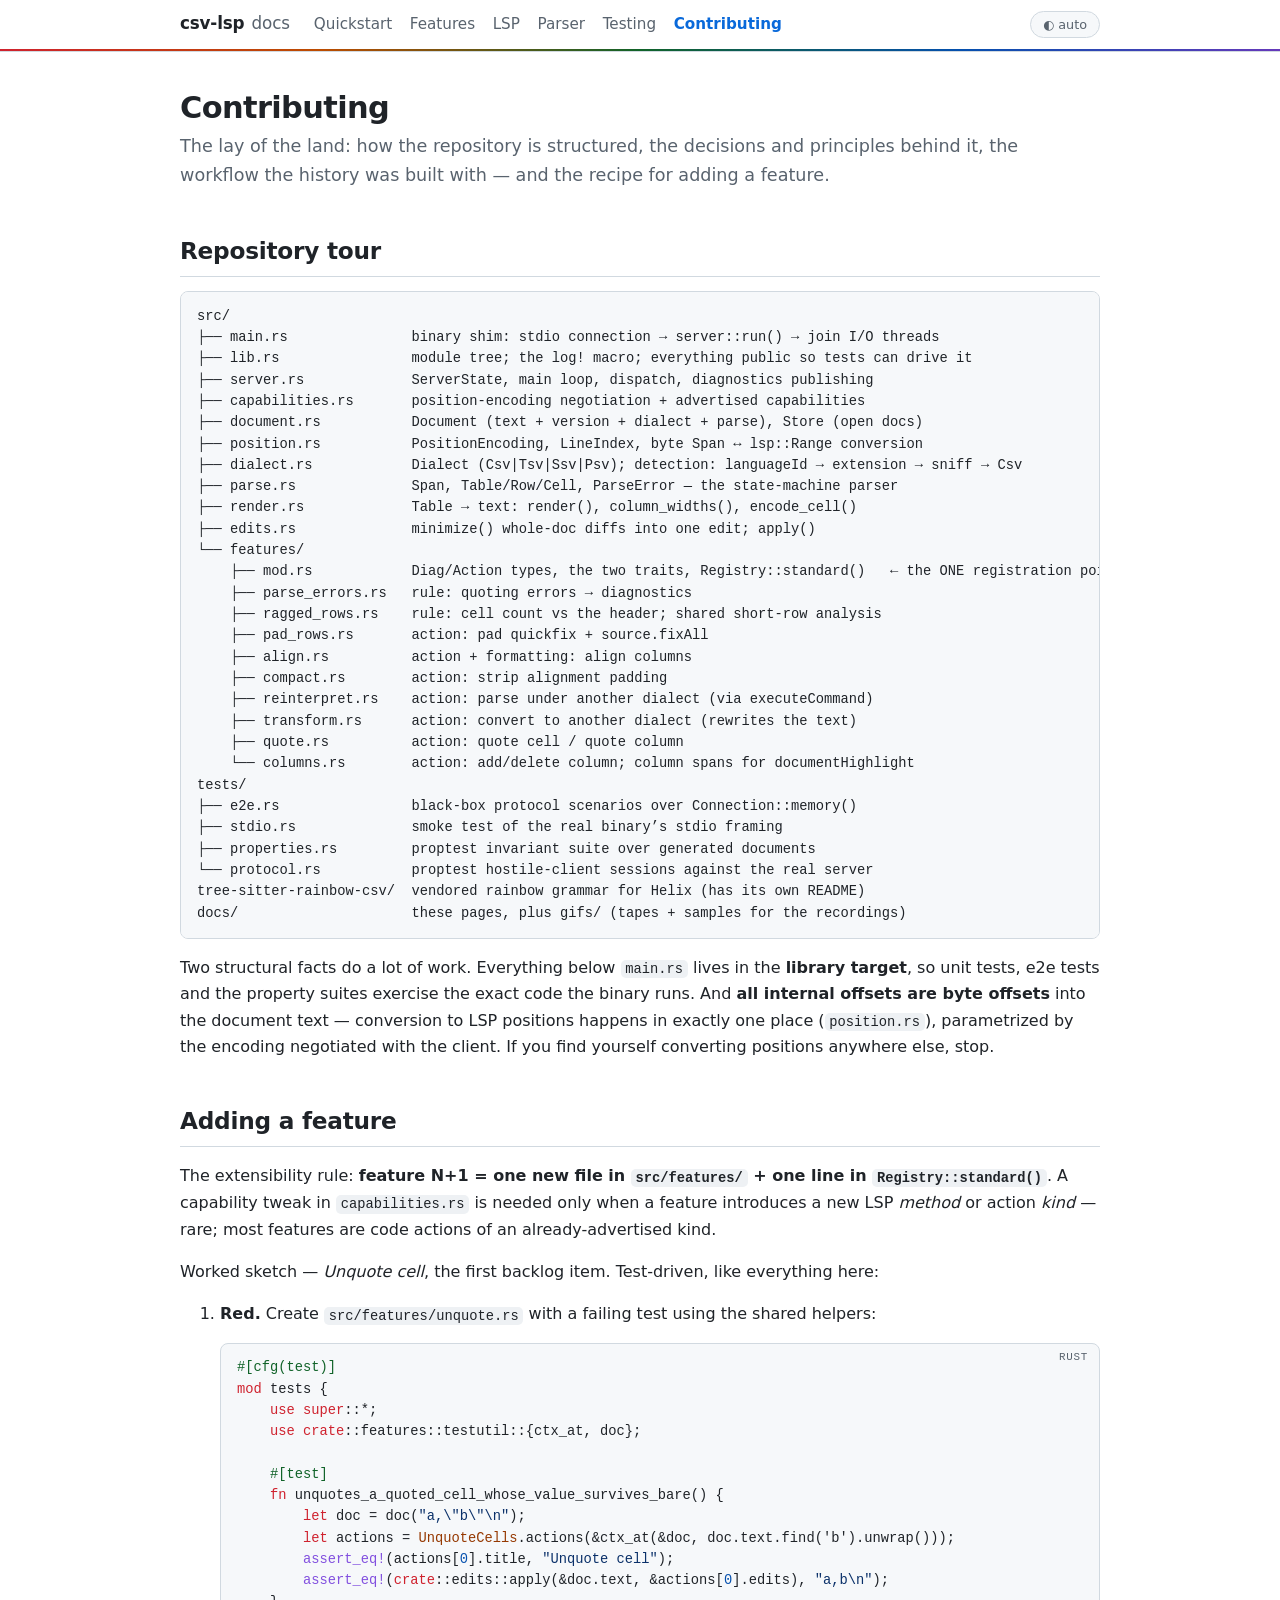
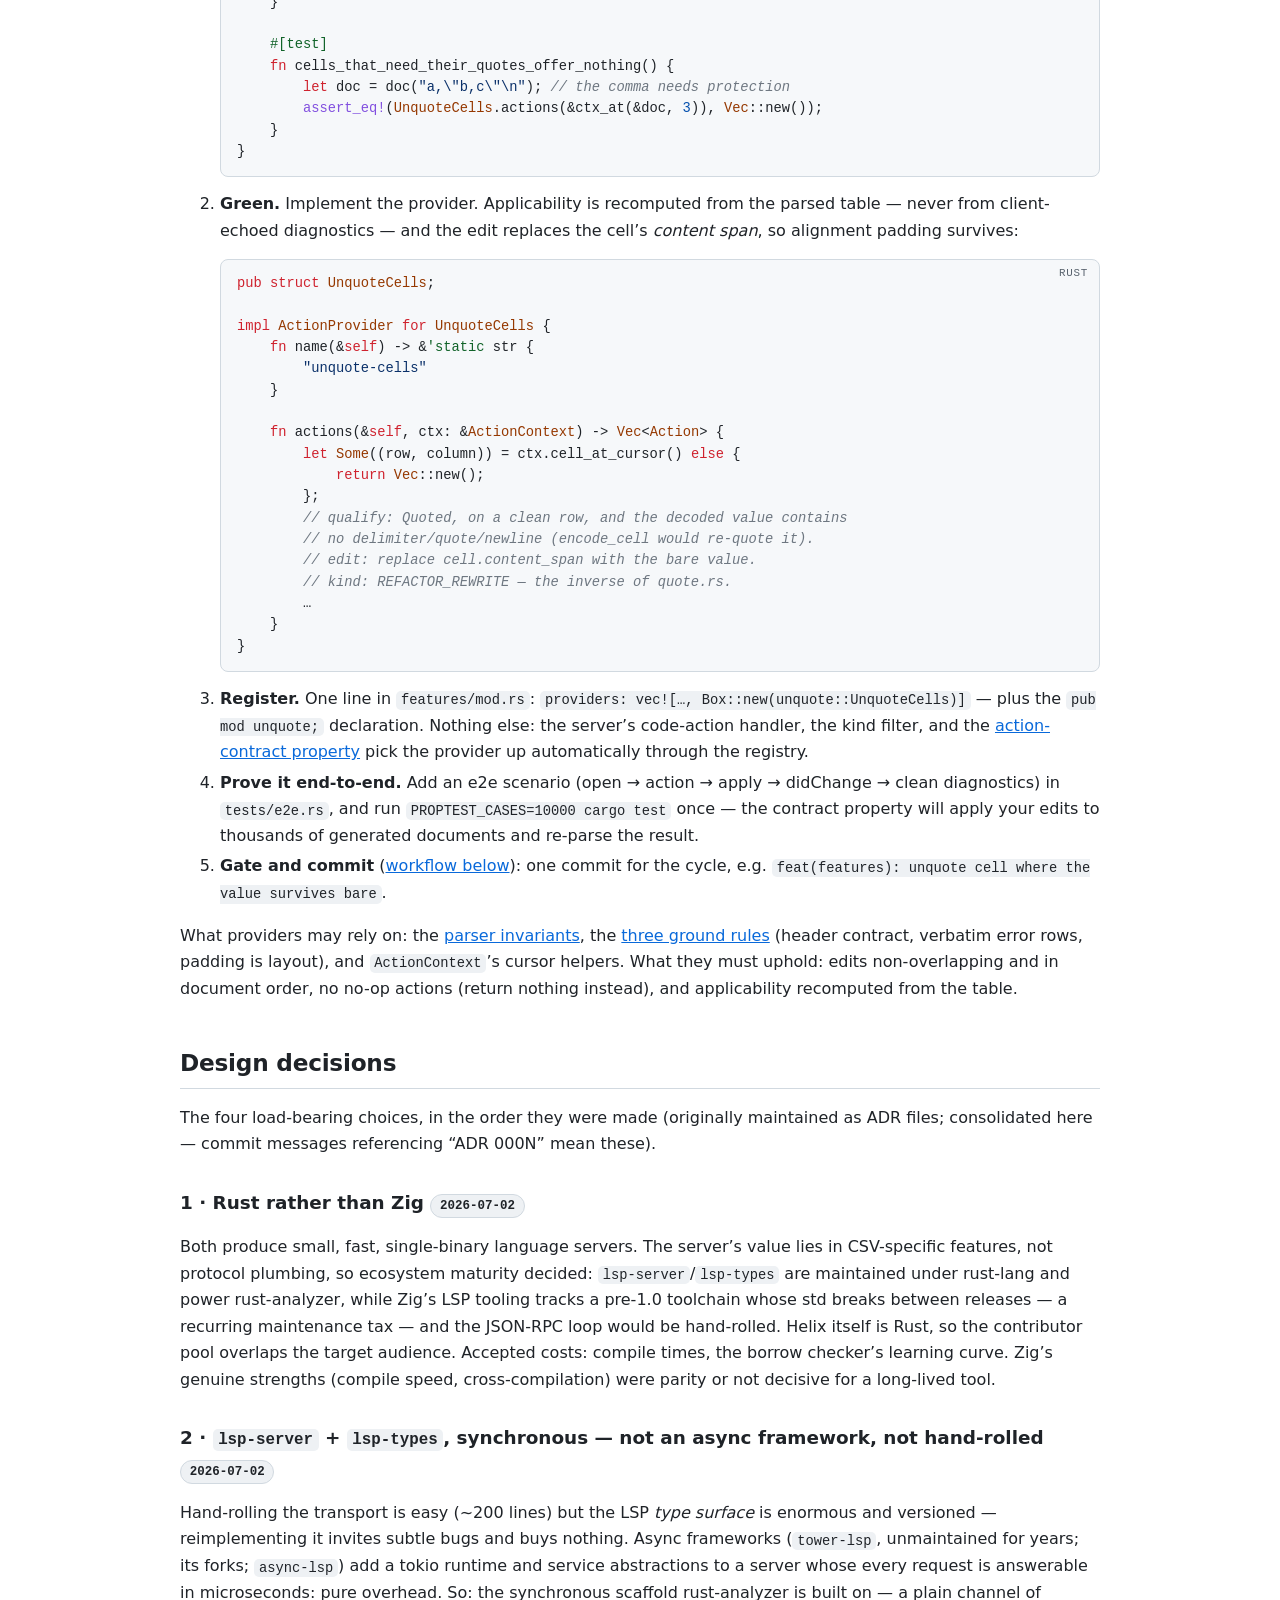
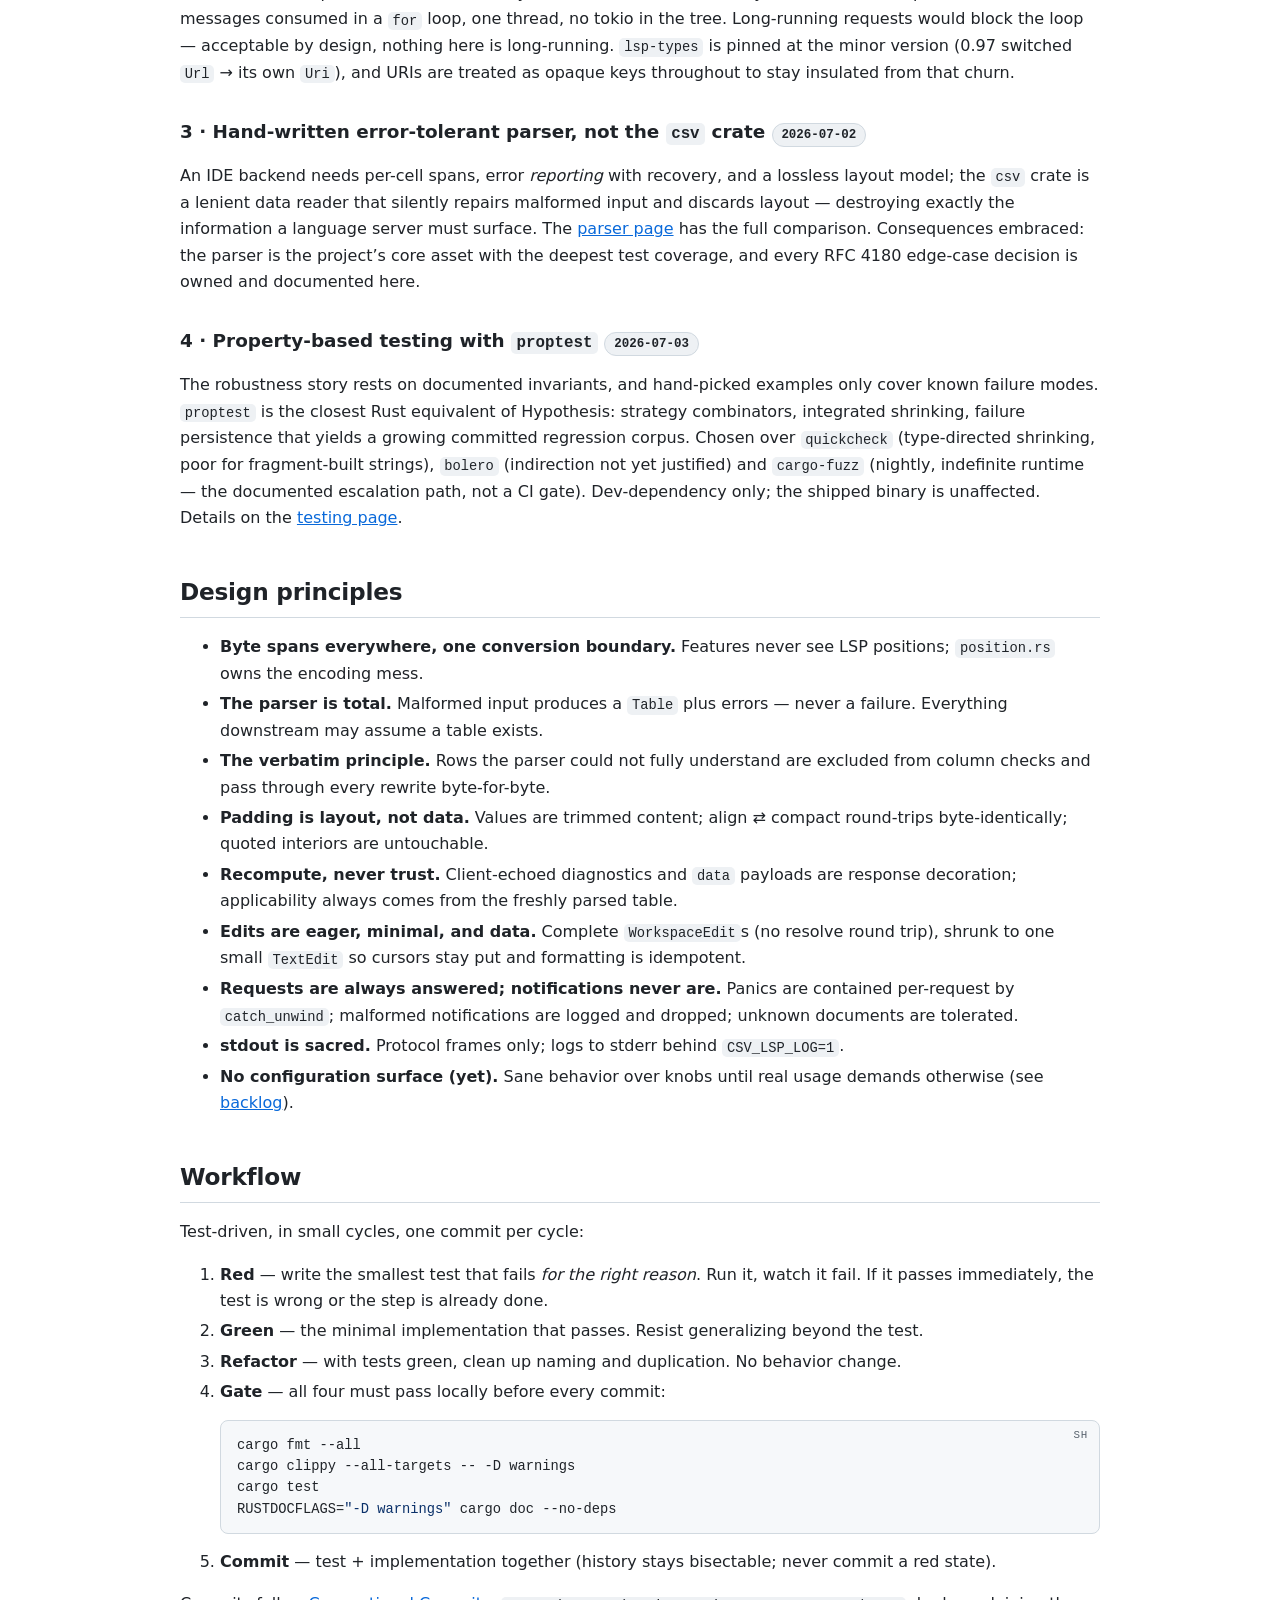
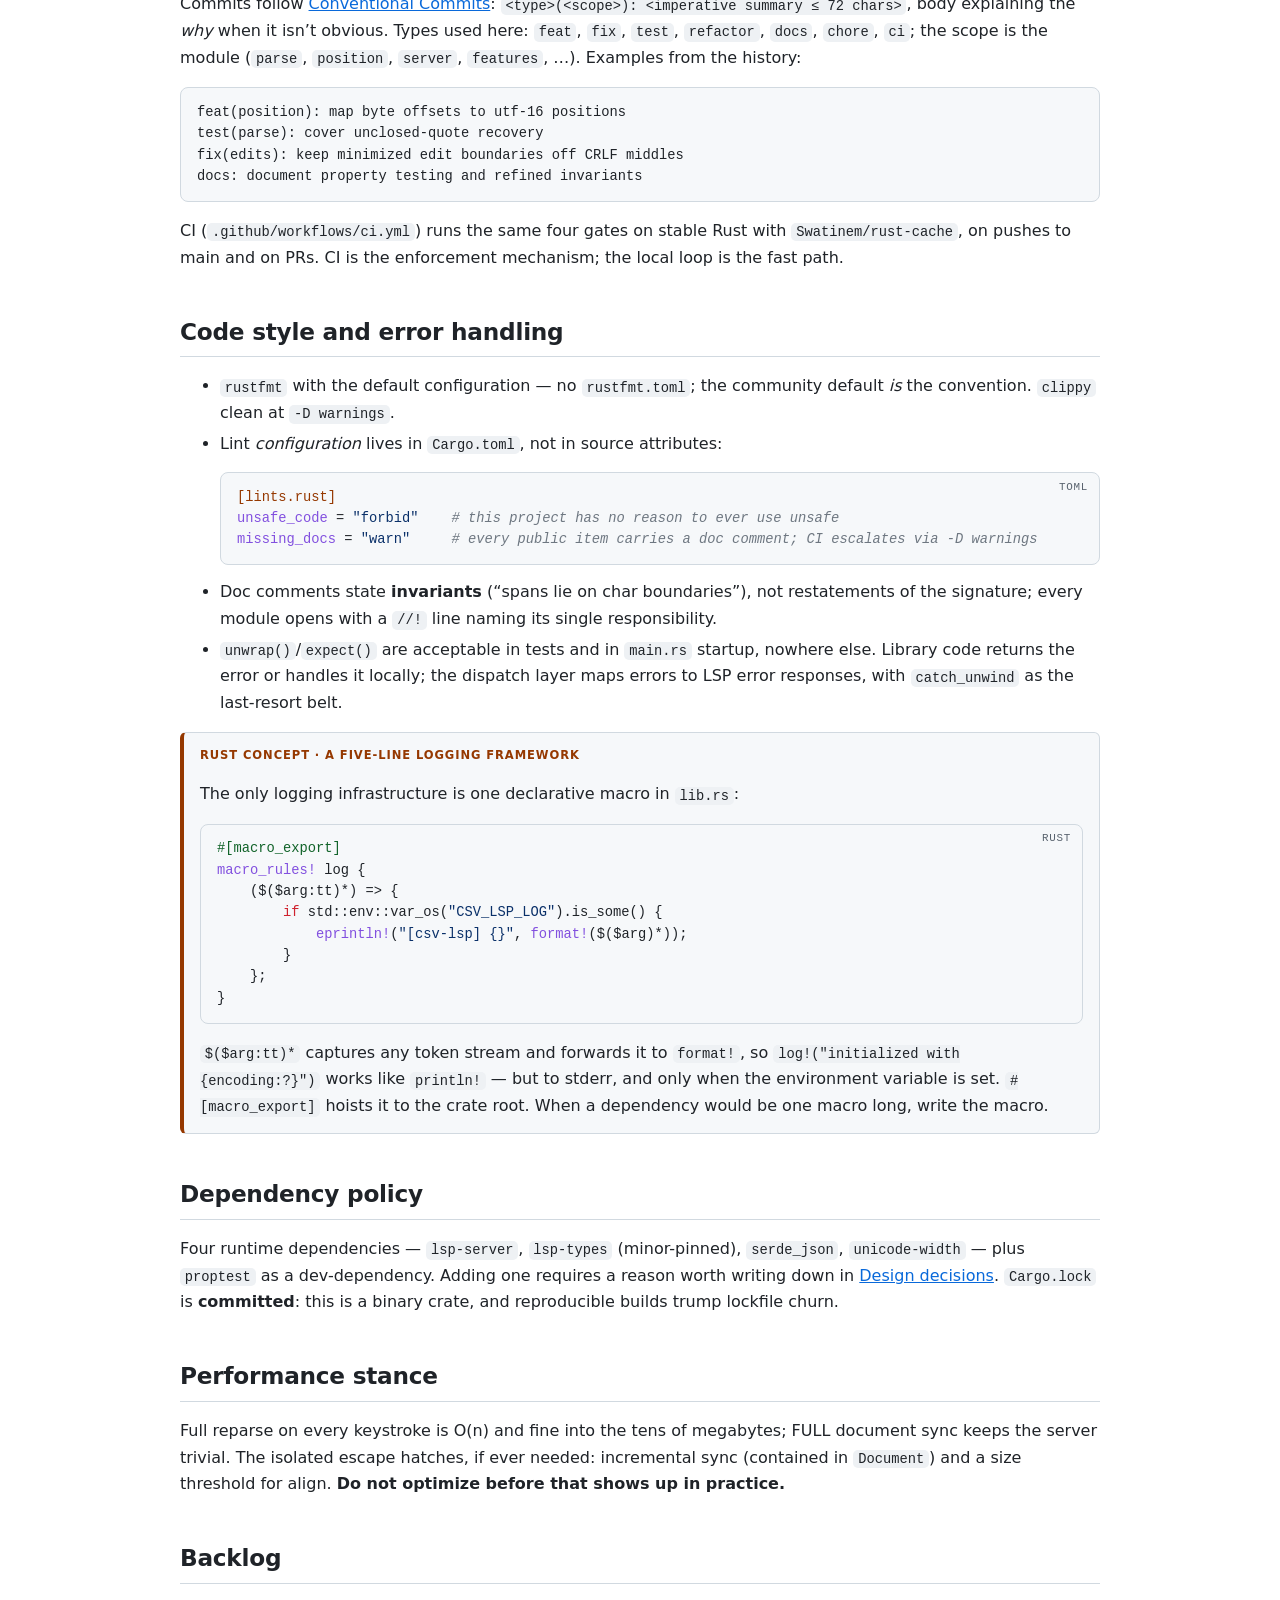
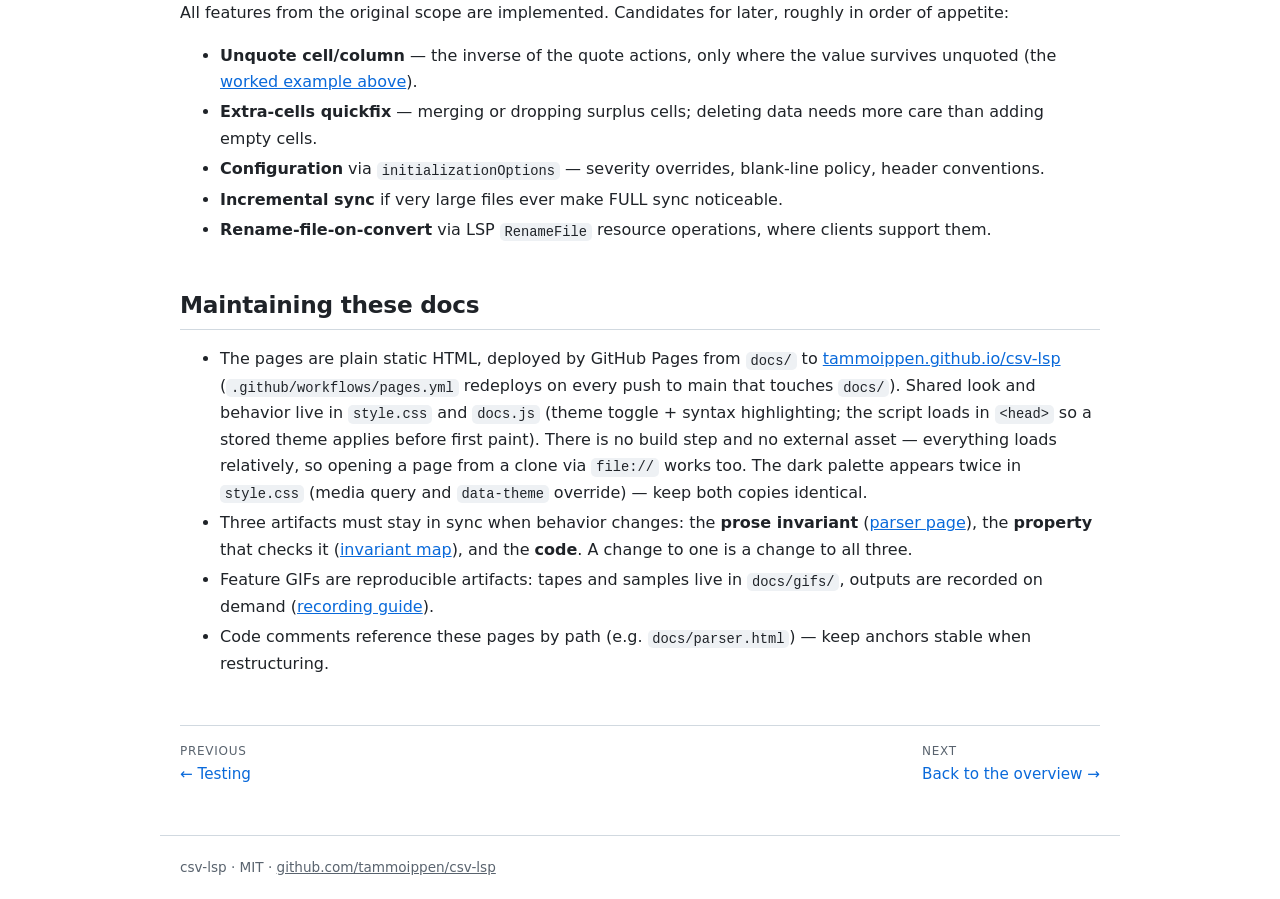
==== commit 0f5b5870: "docs: add light/dark toggle defaulting to the system preference Three-state header toggle (auto → li" ====
--- a/docs/contributing.html
+++ b/docs/contributing.html
@@ -5,6 +5,7 @@
 <meta name="viewport" content="width=device-width, initial-scale=1">
 <title>Contributing · csv-lsp docs</title>
 <link rel="stylesheet" href="style.css">
+<script src="docs.js"></script>
 </head>
 <body>
 <header>
@@ -315,9 +316,12 @@
   <li>The pages are plain static HTML, deployed by GitHub Pages from <code>docs/</code> to
       <a href="https://tammoippen.github.io/csv-lsp/">tammoippen.github.io/csv-lsp</a>
       (<code>.github/workflows/pages.yml</code> redeploys on every push to main that touches
-      <code>docs/</code>). Shared look and behavior live in <code>style.css</code> and <code>docs.js</code>; there is
-      no build step and no external asset — everything loads relatively, so opening a
-      page from a clone via <code>file://</code> works too.</li>
+      <code>docs/</code>). Shared look and behavior live in <code>style.css</code> and <code>docs.js</code> (theme
+      toggle + syntax highlighting; the script loads in <code>&lt;head&gt;</code> so a stored theme
+      applies before first paint). There is no build step and no external asset —
+      everything loads relatively, so opening a page from a clone via <code>file://</code>
+      works too. The dark palette appears twice in <code>style.css</code> (media query and
+      <code>data-theme</code> override) — keep both copies identical.</li>
   <li>Three artifacts must stay in sync when behavior changes: the <strong>prose invariant</strong>
       (<a href="parser.html#invariants">parser page</a>), the <strong>property</strong> that checks it
       (<a href="testing.html#invariant-map">invariant map</a>), and the <strong>code</strong>. A change to one
@@ -336,6 +340,5 @@
 
 </main>
 <footer>csv-lsp · MIT · <a href="https://github.com/tammoippen/csv-lsp">github.com/tammoippen/csv-lsp</a></footer>
-<script src="docs.js"></script>
 </body>
 </html>
--- a/docs/style.css
+++ b/docs/style.css
@@ -1,7 +1,14 @@
 /* csv-lsp documentation — the one shared stylesheet.
    Referenced relatively by every page, so it works from file:// and from
-   GitHub Pages alike (see contributing.html#docs). */
+   GitHub Pages alike (see contributing.html#docs).
+
+   Theming: the light palette is the default; the dark palette applies when
+   the system prefers dark (unless the toggle forces light) or when the
+   toggle forces dark (docs.js sets data-theme on <html>). CSS cannot share
+   a block between a media query and an attribute selector, so the dark
+   palette appears twice — keep both copies identical. */
 :root {
+  color-scheme: light;
   --bg: #ffffff;
   --surface: #f6f8fa;
   --inset: #eef1f4;
@@ -19,7 +26,8 @@
   --col-4: #0550ae; --col-5: #6639ba; --col-6: #99286e;
 }
 @media (prefers-color-scheme: dark) {
-  :root {
+  :root:not([data-theme="light"]) {
+    color-scheme: dark;
     --bg: #0d1117;
     --surface: #161b22;
     --inset: #1c2129;
@@ -37,6 +45,24 @@
     --col-4: #58a6ff; --col-5: #bc8cff; --col-6: #f778ba;
   }
 }
+:root[data-theme="dark"] {
+  color-scheme: dark;
+  --bg: #0d1117;
+  --surface: #161b22;
+  --inset: #1c2129;
+  --fg: #e6edf3;
+  --muted: #9198a1;
+  --border: #30363d;
+  --accent: #4493f8;
+  --accent-bg: #121d2f;
+  --ok: #3fb950;
+  --warn: #d29922;
+  --err: #f85149;
+  --hl-k: #ff7b72; --hl-s: #a5d6ff; --hl-c: #8b949e; --hl-t: #ffa657;
+  --hl-f: #d2a8ff; --hl-n: #79c0ff; --hl-a: #7ee787; --hl-dim: #8b949e;
+  --col-0: #ff7b72; --col-1: #f0883e; --col-2: #d29922; --col-3: #3fb950;
+  --col-4: #58a6ff; --col-5: #bc8cff; --col-6: #f778ba;
+}
 * { box-sizing: border-box; }
 html { scroll-behavior: smooth; }
 body {
@@ -68,6 +94,18 @@
 header nav a { color: var(--muted); text-decoration: none; padding: 0.1rem 0; }
 header nav a:hover { color: var(--fg); }
 header nav a[aria-current] { color: var(--accent); font-weight: 600; }
+.theme-toggle {
+  margin-left: auto;
+  font: inherit; font-size: 0.8rem;
+  color: var(--muted);
+  background: var(--surface);
+  border: 1px solid var(--border);
+  border-radius: 999px;
+  padding: 0.12rem 0.75rem;
+  cursor: pointer;
+  white-space: nowrap;
+}
+.theme-toggle:hover { color: var(--fg); border-color: var(--accent); }
 main { max-width: 60rem; margin: 0 auto; padding: 1.5rem 1.25rem 3rem; }
 footer {
   max-width: 60rem; margin: 0 auto; padding: 1.25rem;
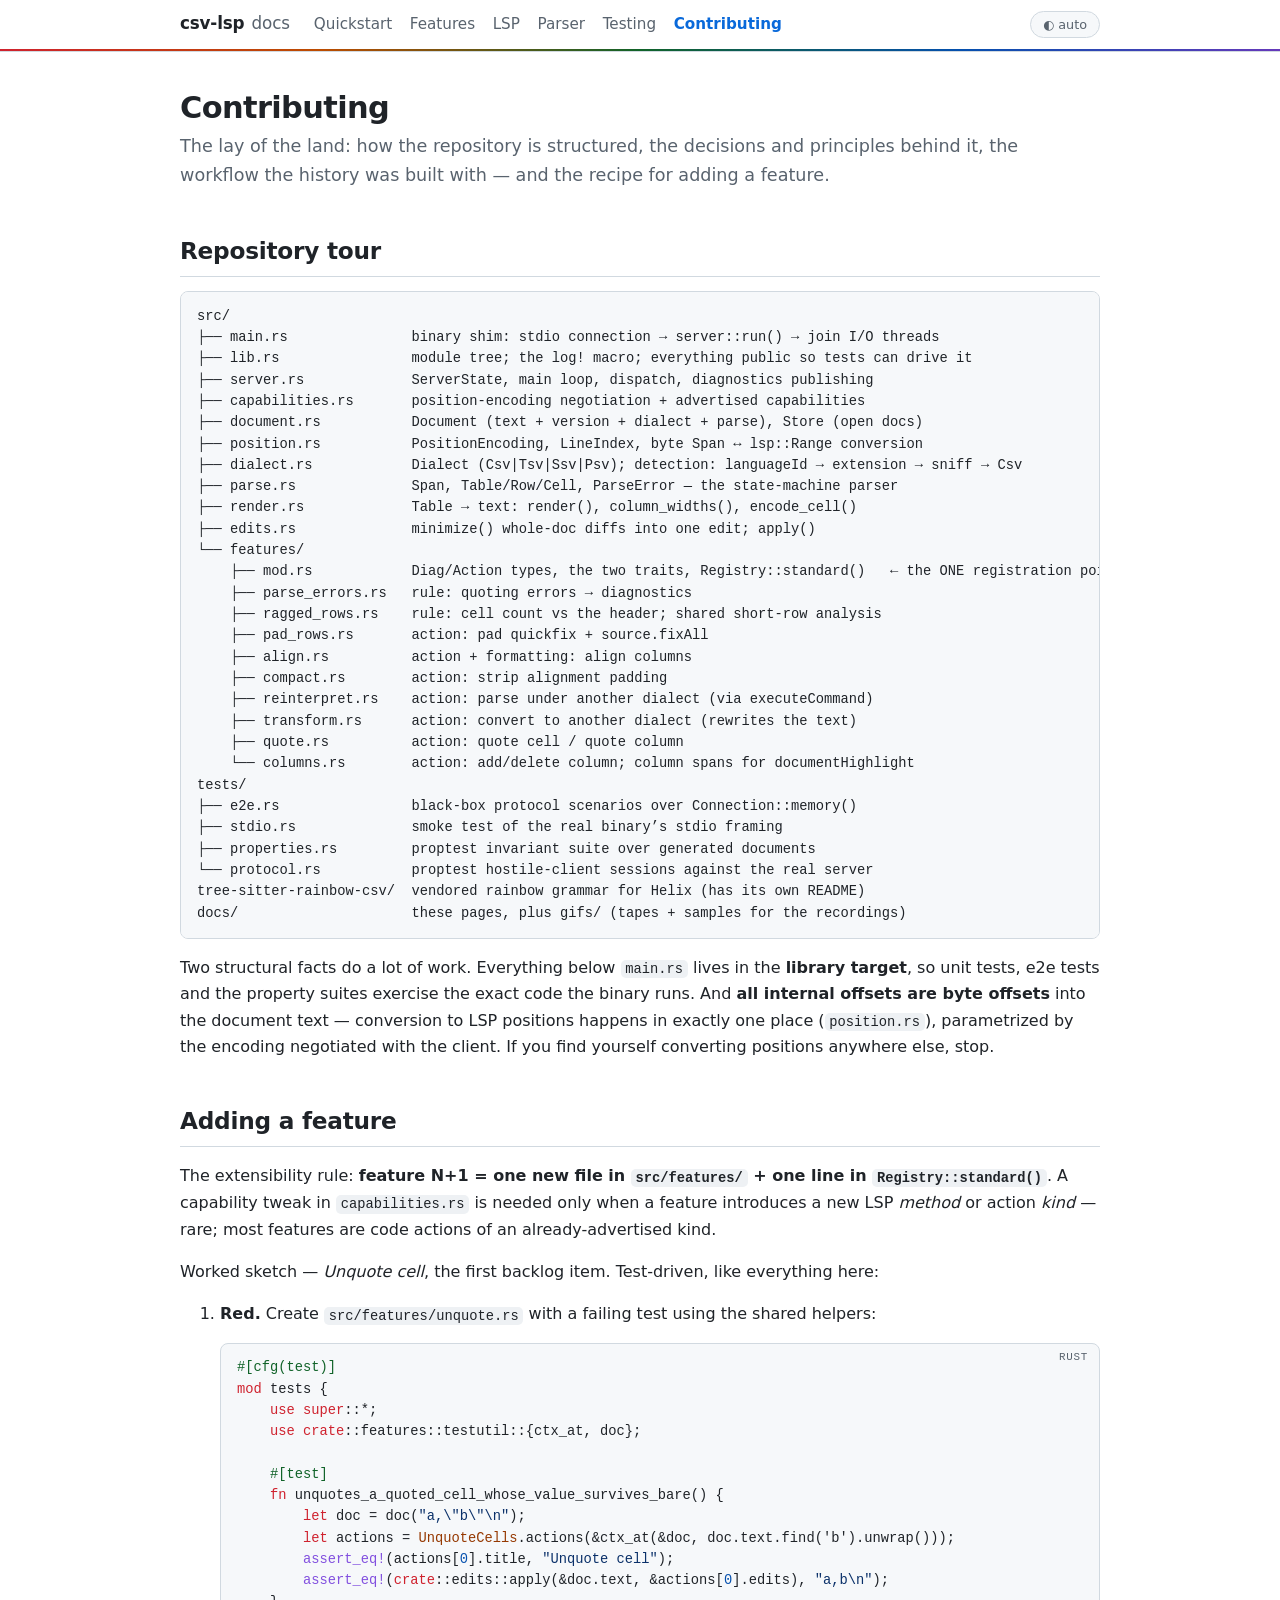
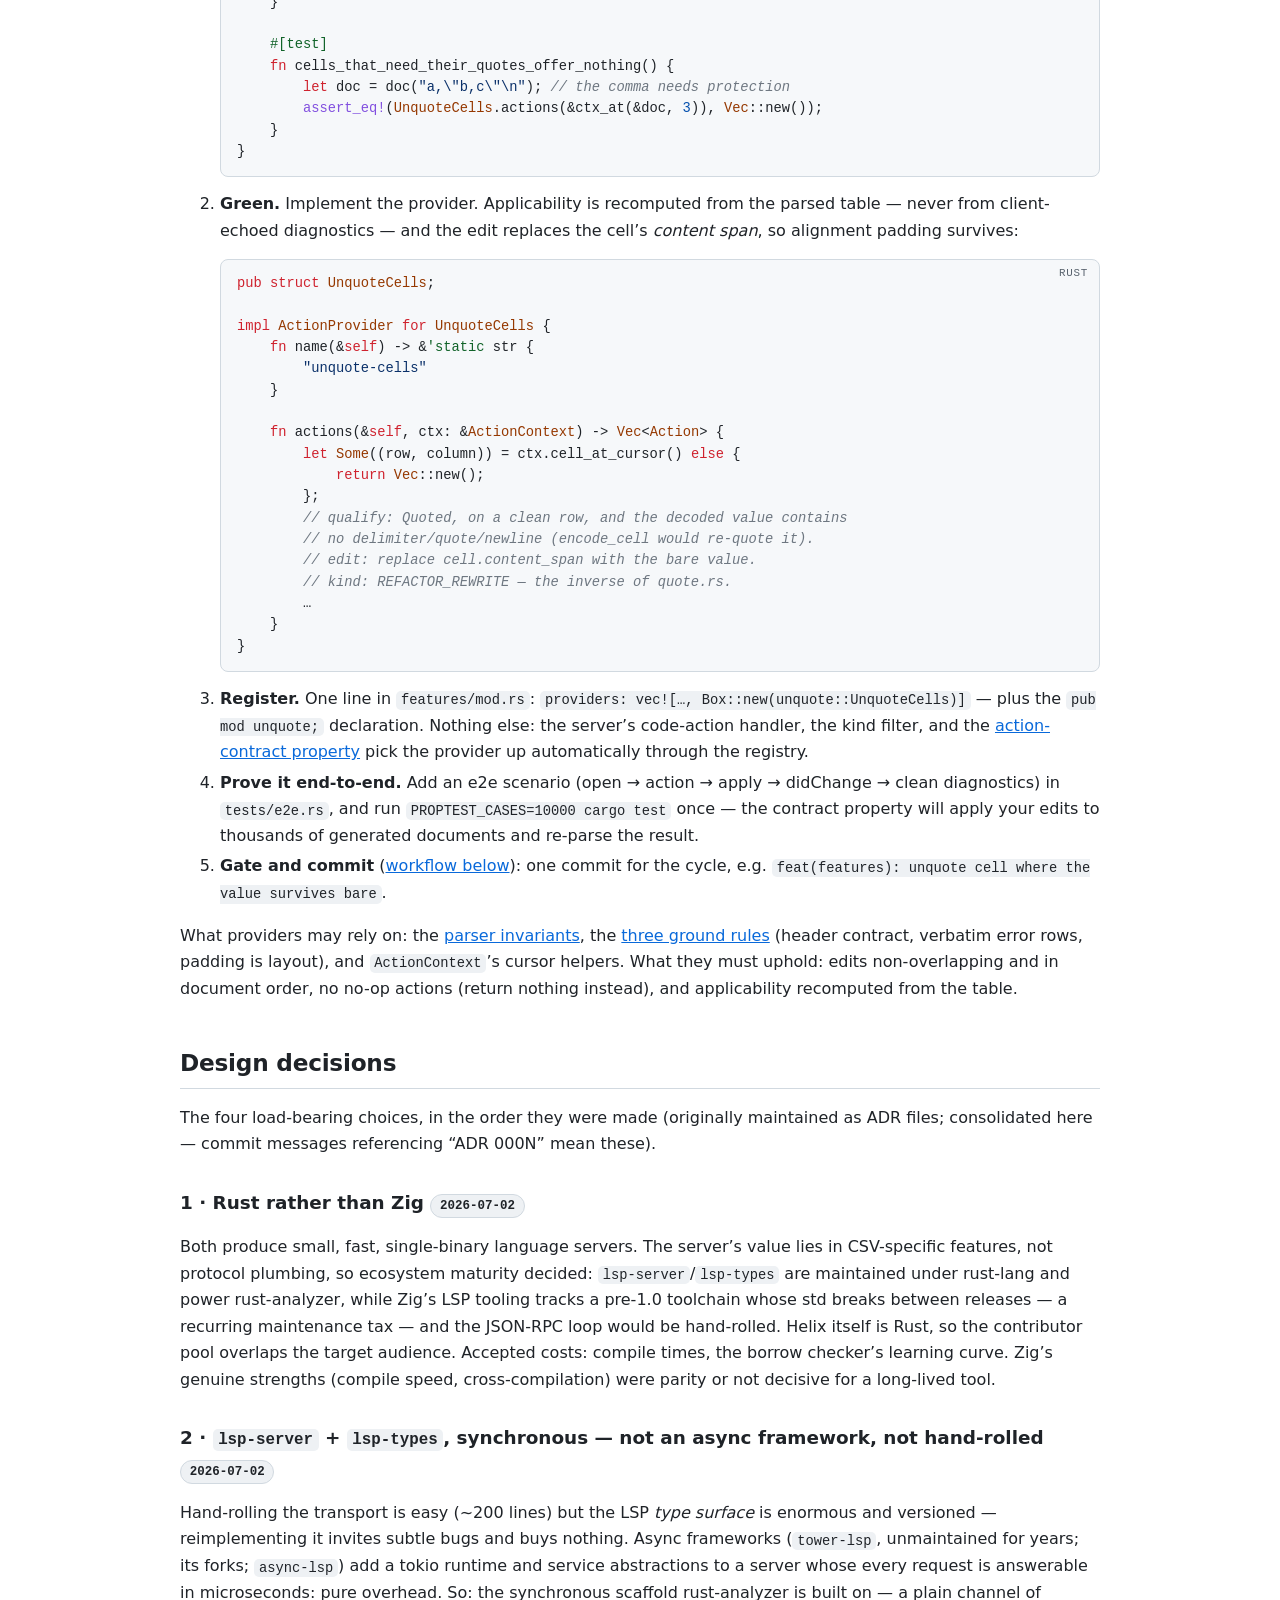
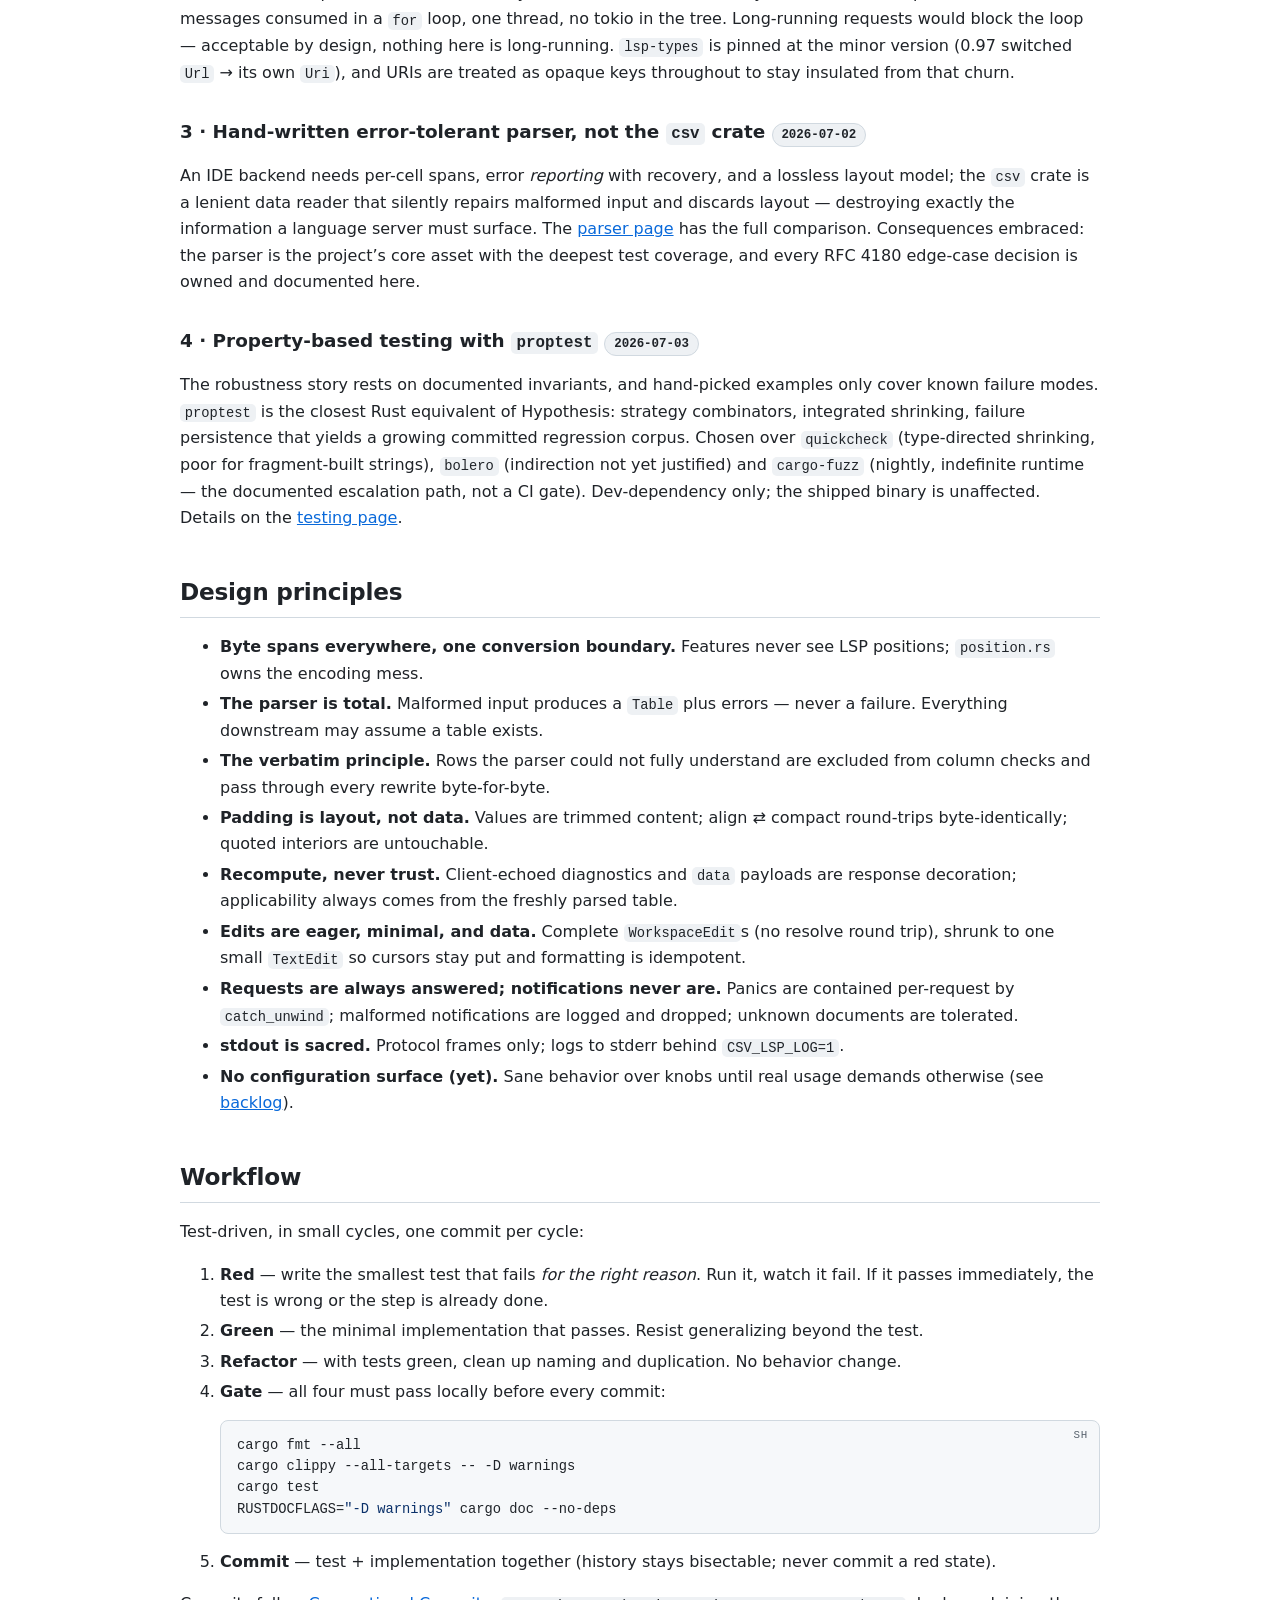
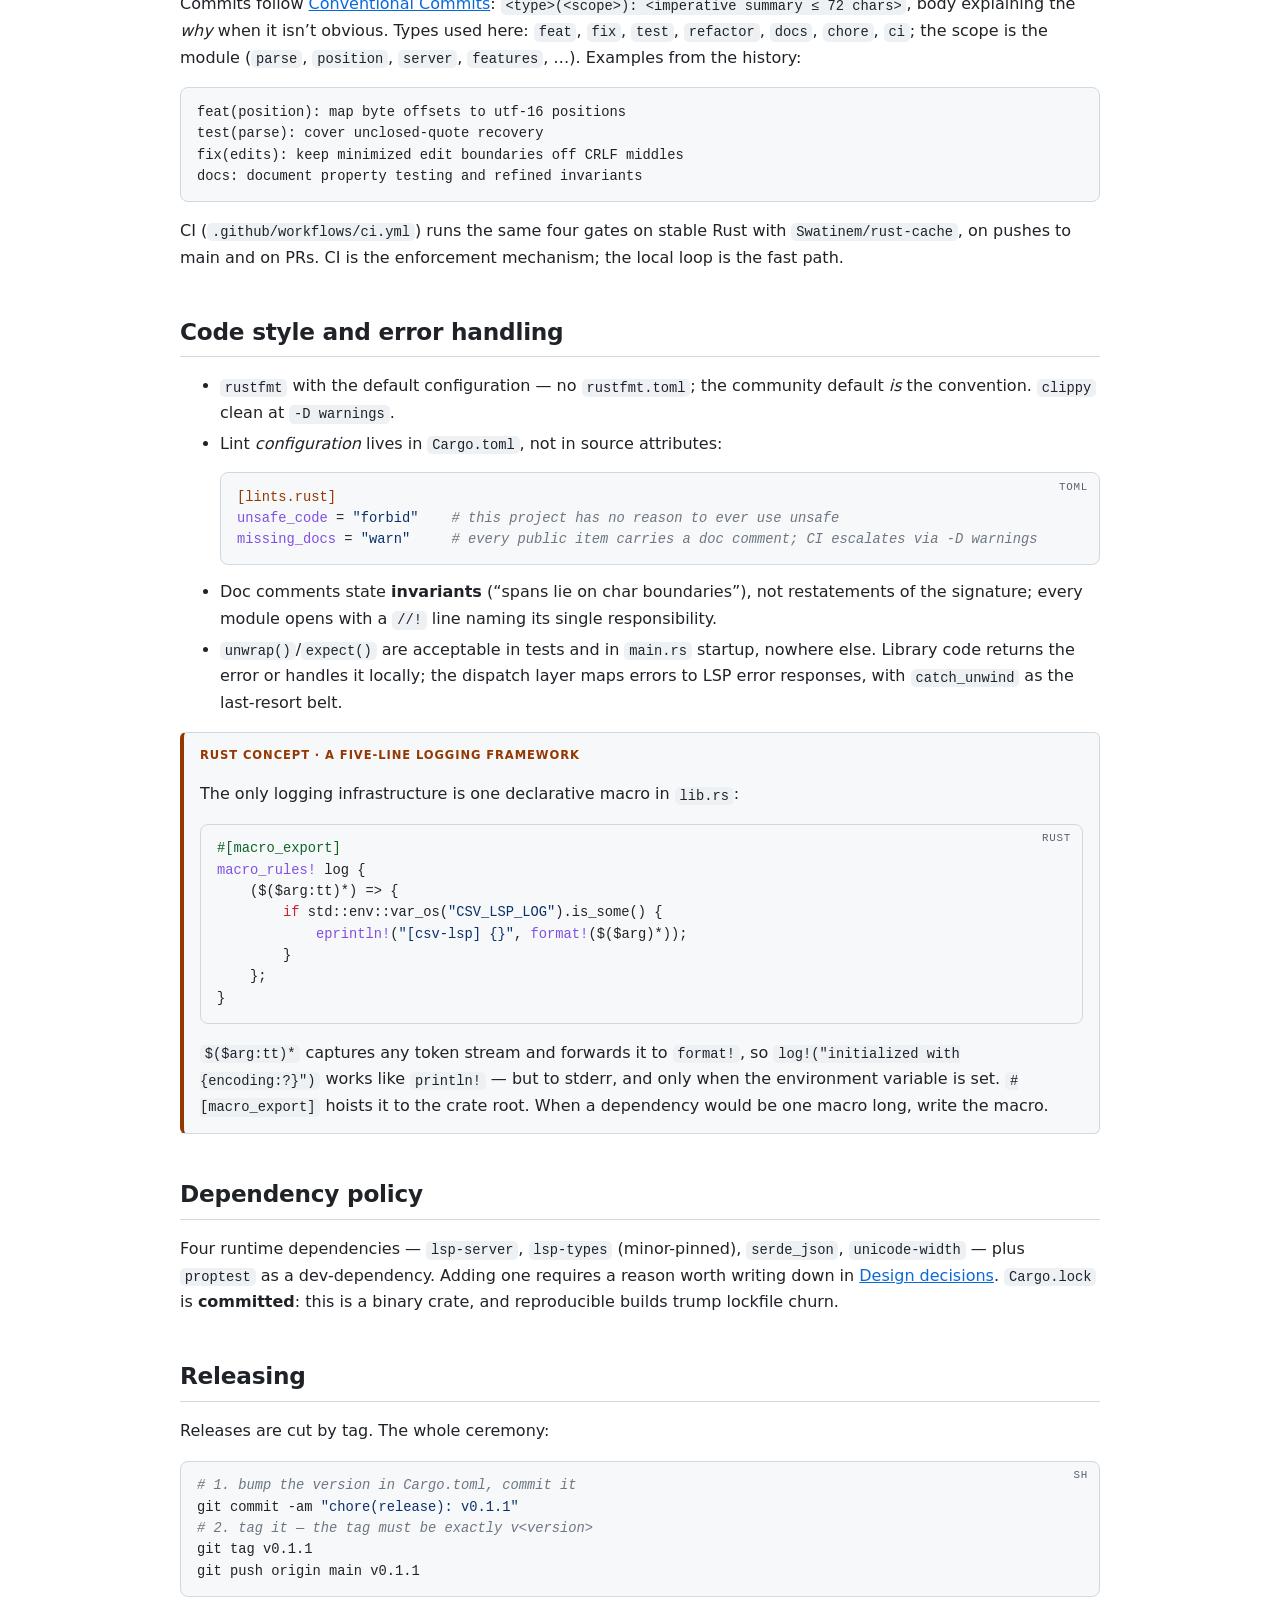
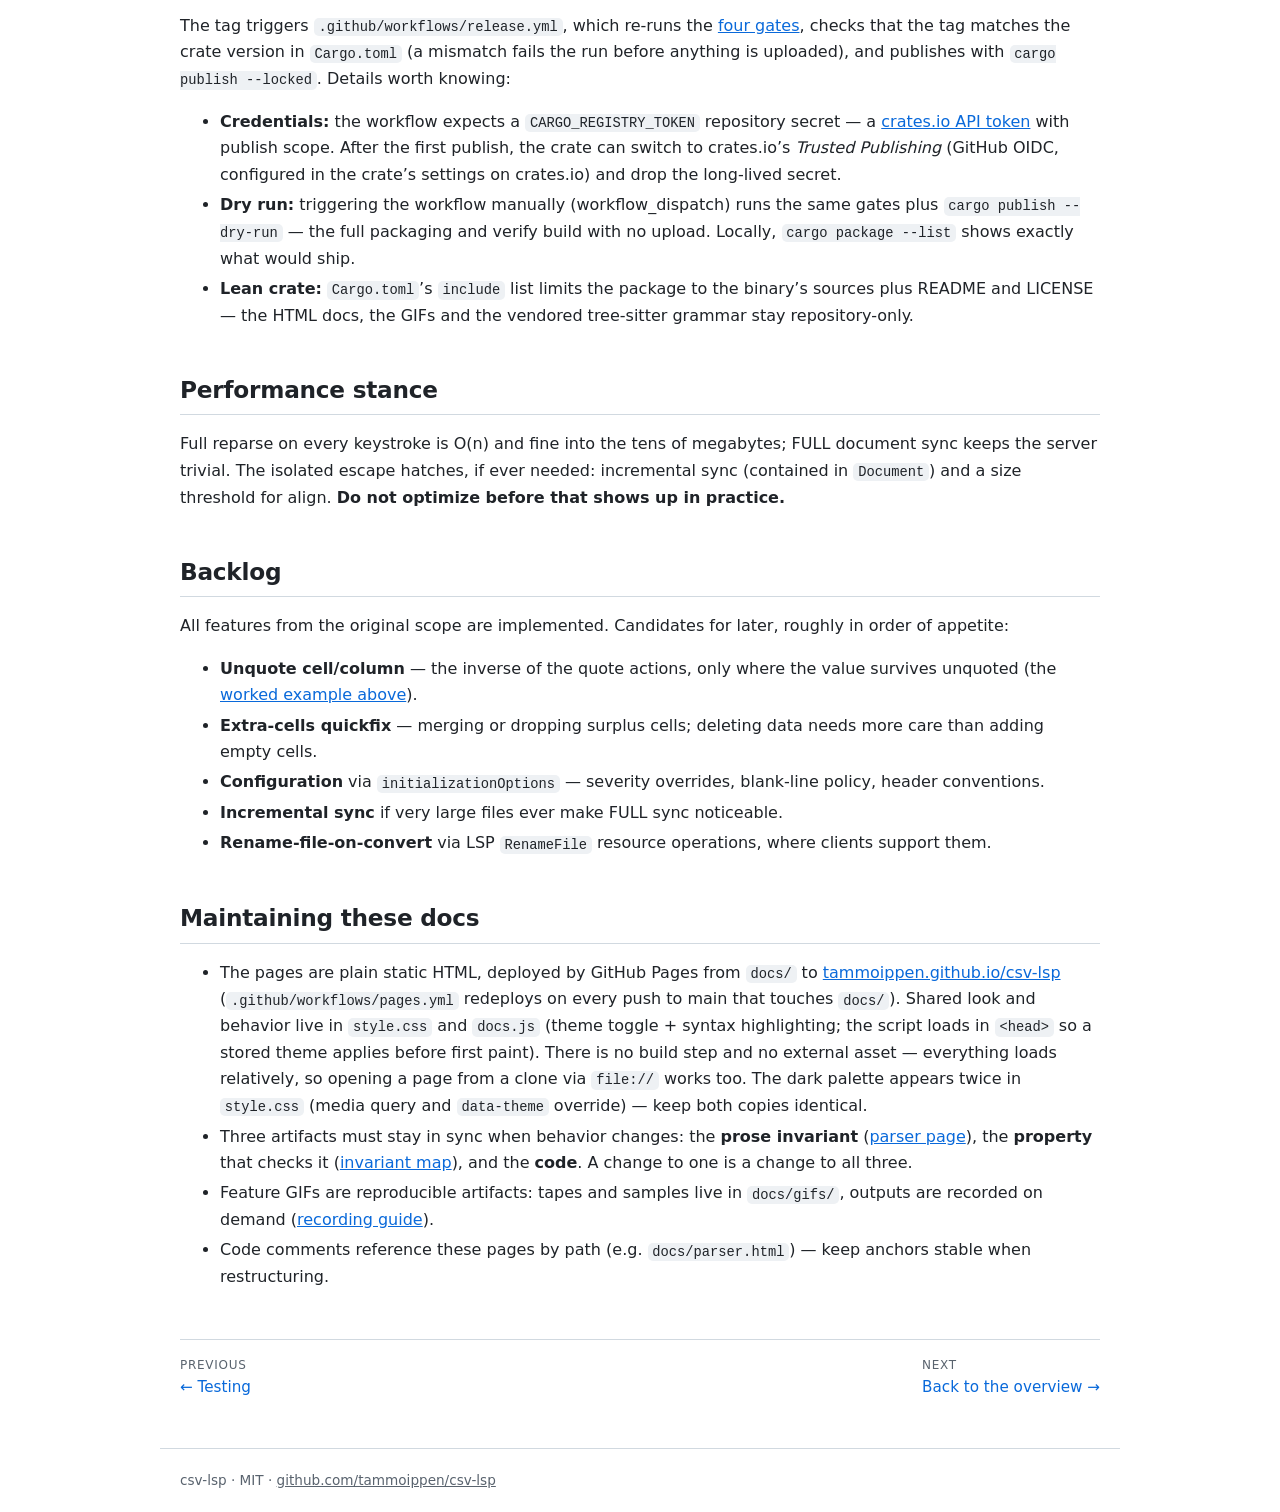
==== commit 8eab2dad: "ci: publish to crates.io on version tags Tags matching v* run the same four gates as ci, verify the " ====
--- a/docs/contributing.html
+++ b/docs/contributing.html
@@ -286,6 +286,35 @@
 <code>Cargo.lock</code> is <strong>committed</strong>: this is a binary crate, and reproducible builds trump
 lockfile churn.</p>
 
+<h2 id="releasing"><a class="anchor" href="#releasing">Releasing</a></h2>
+
+<p>Releases are cut by tag. The whole ceremony:</p>
+
+<pre data-lang="sh"><code># 1. bump the version in Cargo.toml, commit it
+git commit -am "chore(release): v0.1.1"
+# 2. tag it — the tag must be exactly v&lt;version&gt;
+git tag v0.1.1
+git push origin main v0.1.1</code></pre>
+
+<p>The tag triggers <code>.github/workflows/release.yml</code>, which re-runs the
+<a href="#workflow">four gates</a>, checks that the tag matches the crate version in
+<code>Cargo.toml</code> (a mismatch fails the run before anything is uploaded), and publishes
+with <code>cargo publish --locked</code>. Details worth knowing:</p>
+
+<ul>
+  <li><strong>Credentials:</strong> the workflow expects a <code>CARGO_REGISTRY_TOKEN</code> repository
+      secret — a <a href="https://crates.io/settings/tokens">crates.io API token</a> with publish
+      scope. After the first publish, the crate can switch to crates.io’s
+      <em>Trusted Publishing</em> (GitHub OIDC, configured in the crate’s settings on
+      crates.io) and drop the long-lived secret.</li>
+  <li><strong>Dry run:</strong> triggering the workflow manually (workflow_dispatch) runs the same
+      gates plus <code>cargo publish --dry-run</code> — the full packaging and verify build with no
+      upload. Locally, <code>cargo package --list</code> shows exactly what would ship.</li>
+  <li><strong>Lean crate:</strong> <code>Cargo.toml</code>’s <code>include</code> list limits the package to the
+      binary’s sources plus README and LICENSE — the HTML docs, the GIFs and the vendored
+      tree-sitter grammar stay repository-only.</li>
+</ul>
+
 <h2 id="performance"><a class="anchor" href="#performance">Performance stance</a></h2>
 
 <p>Full reparse on every keystroke is O(n) and fine into the tens of megabytes; FULL
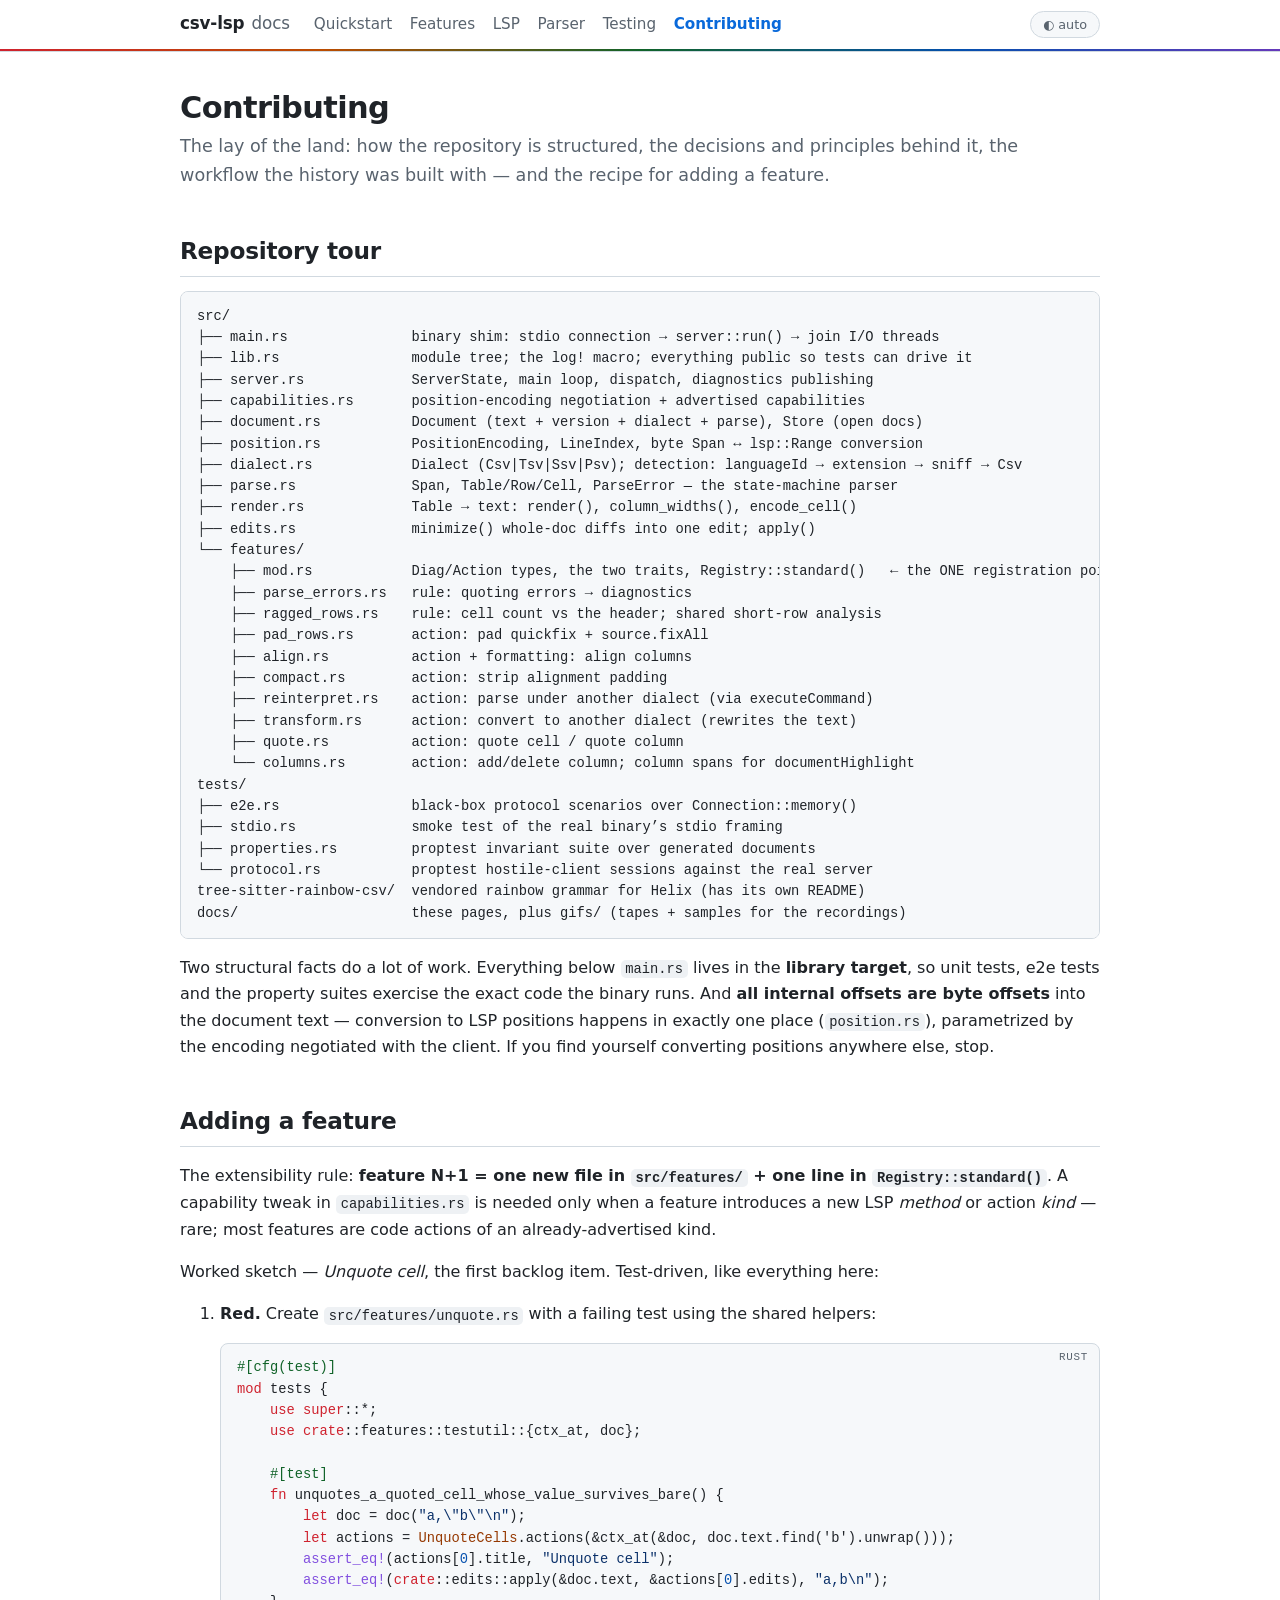
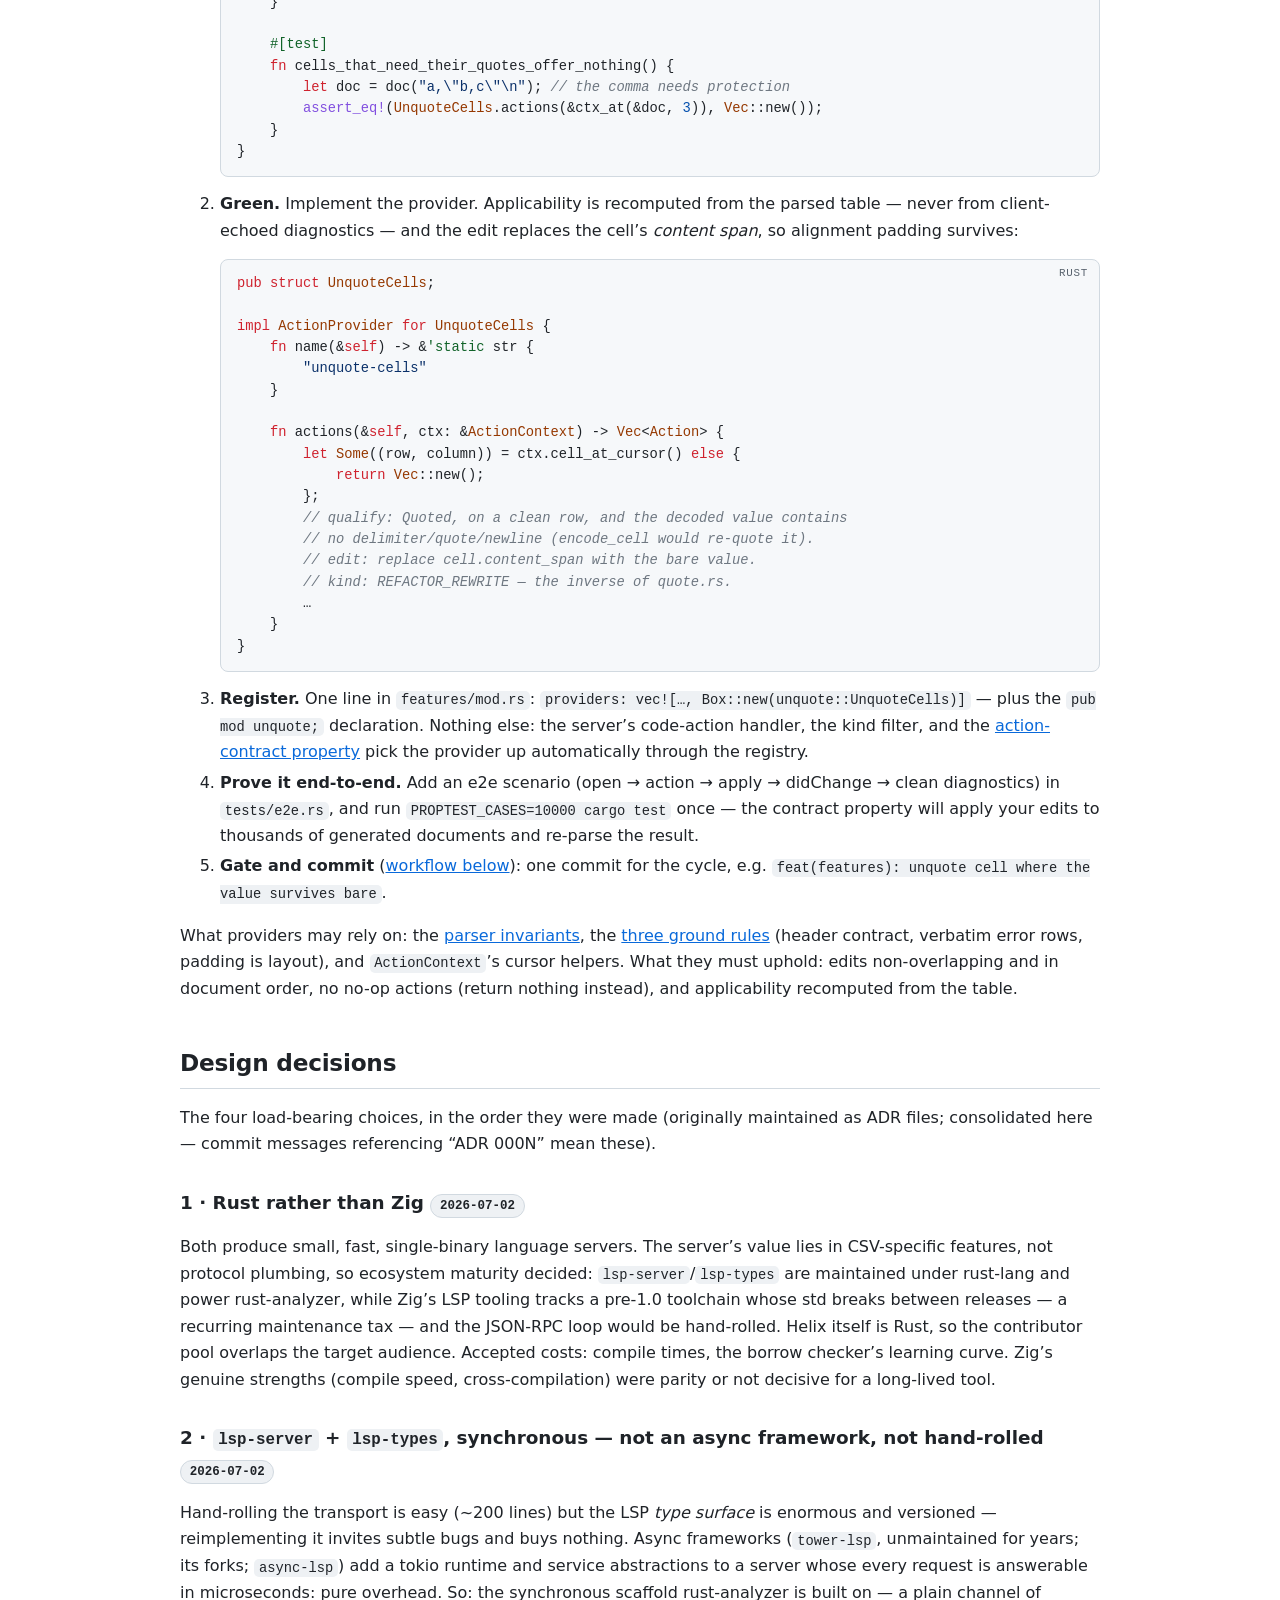
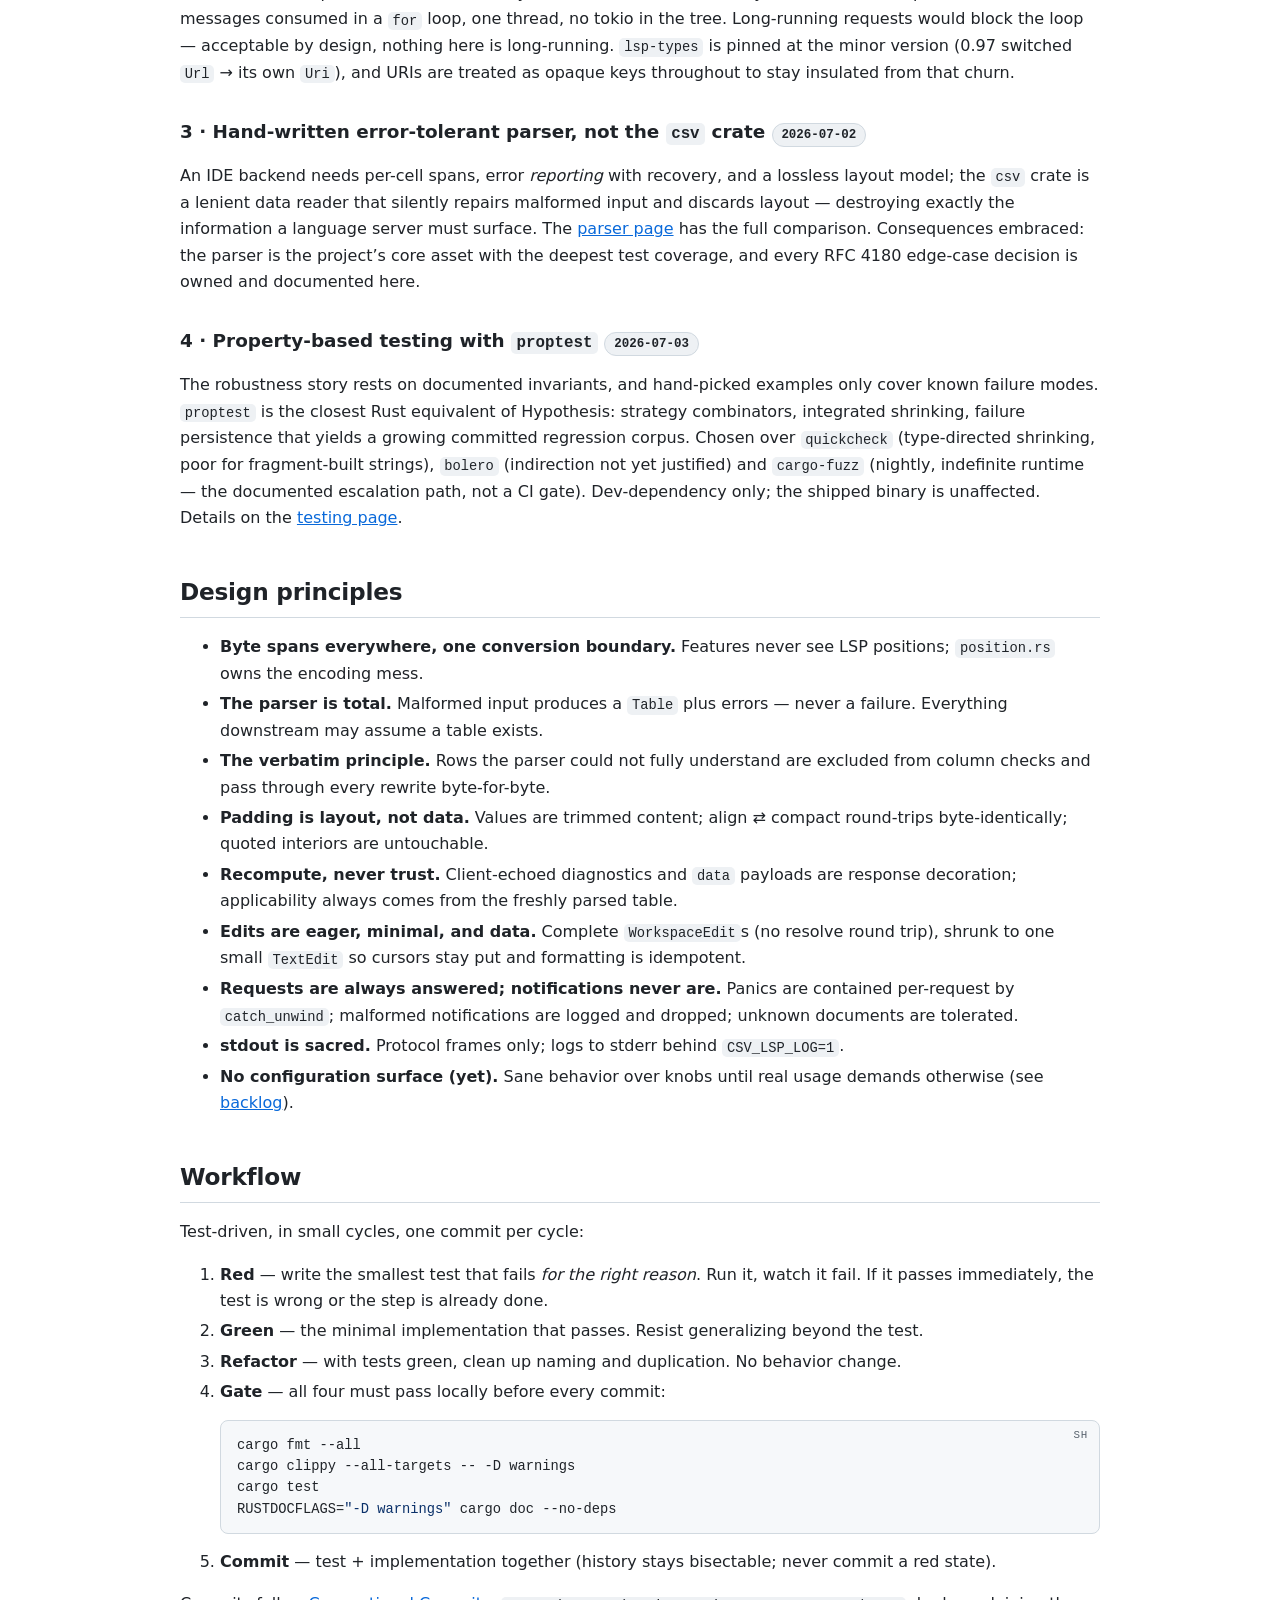
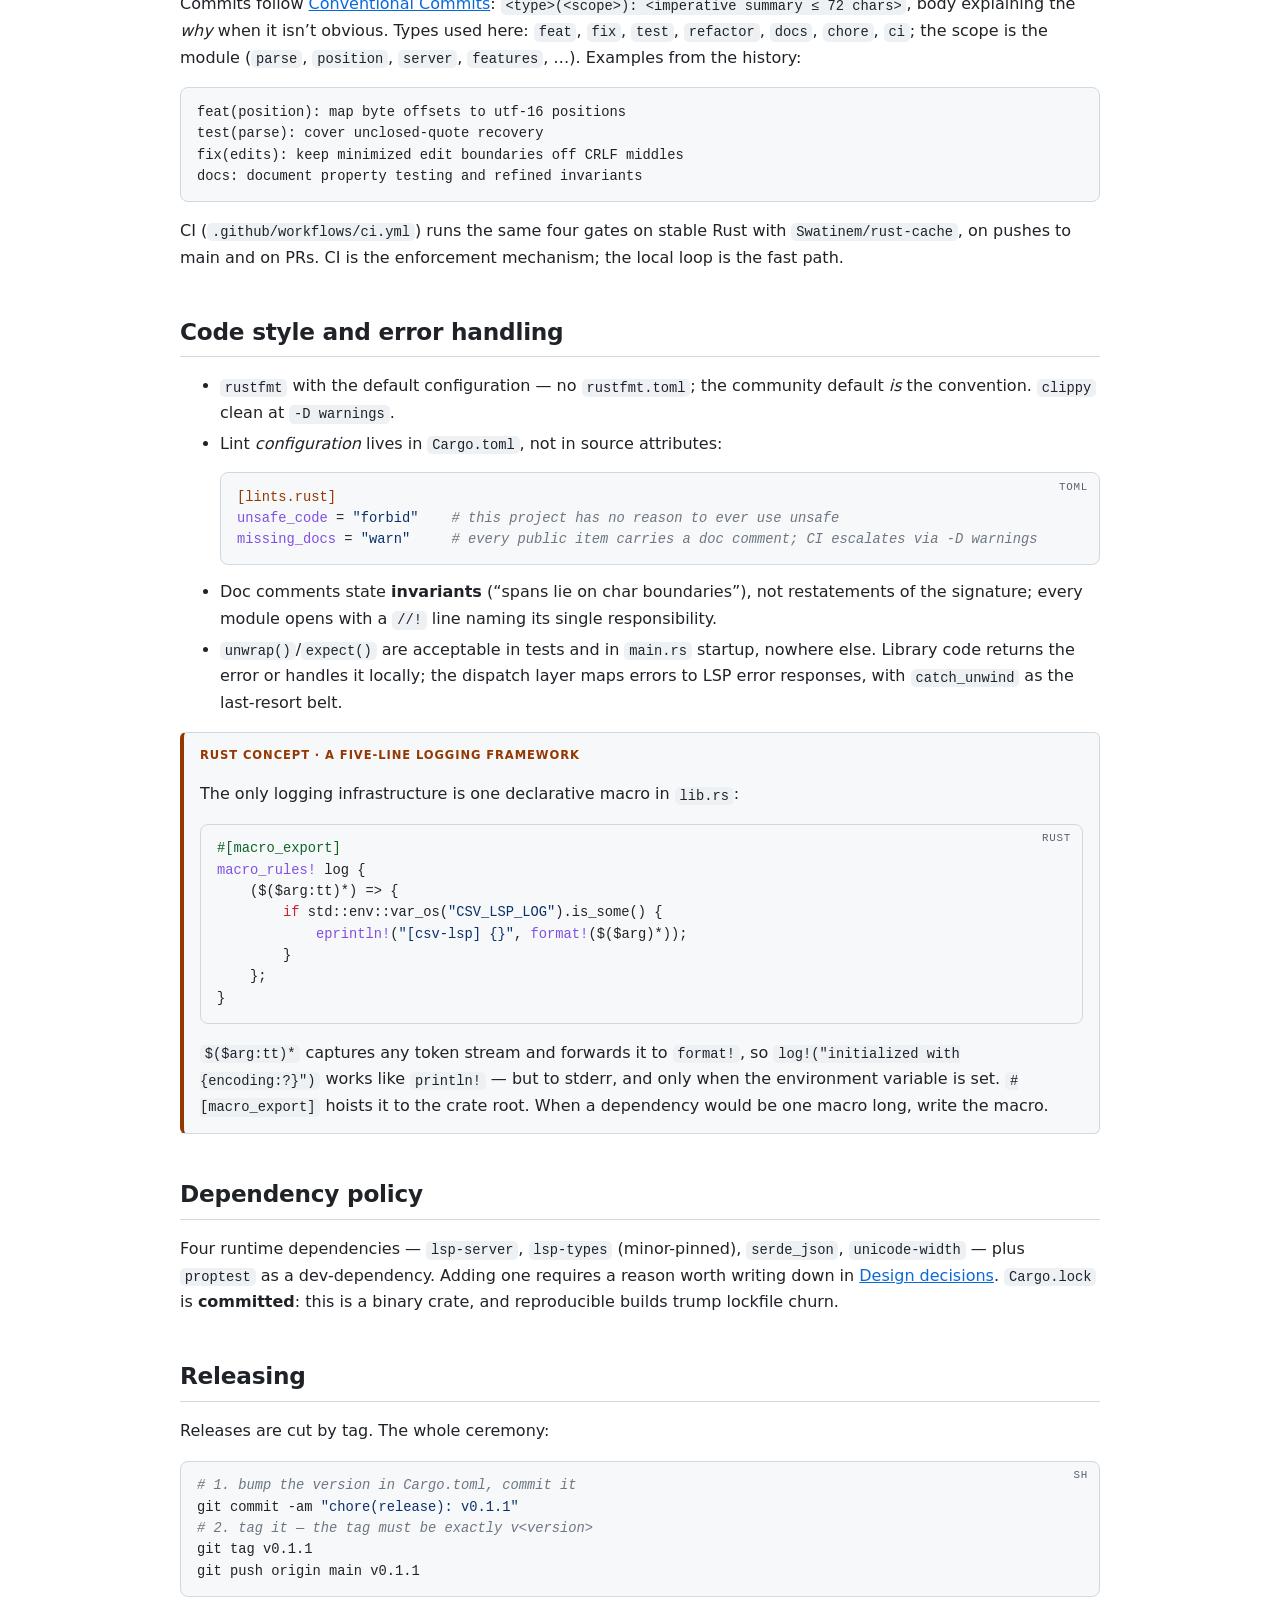
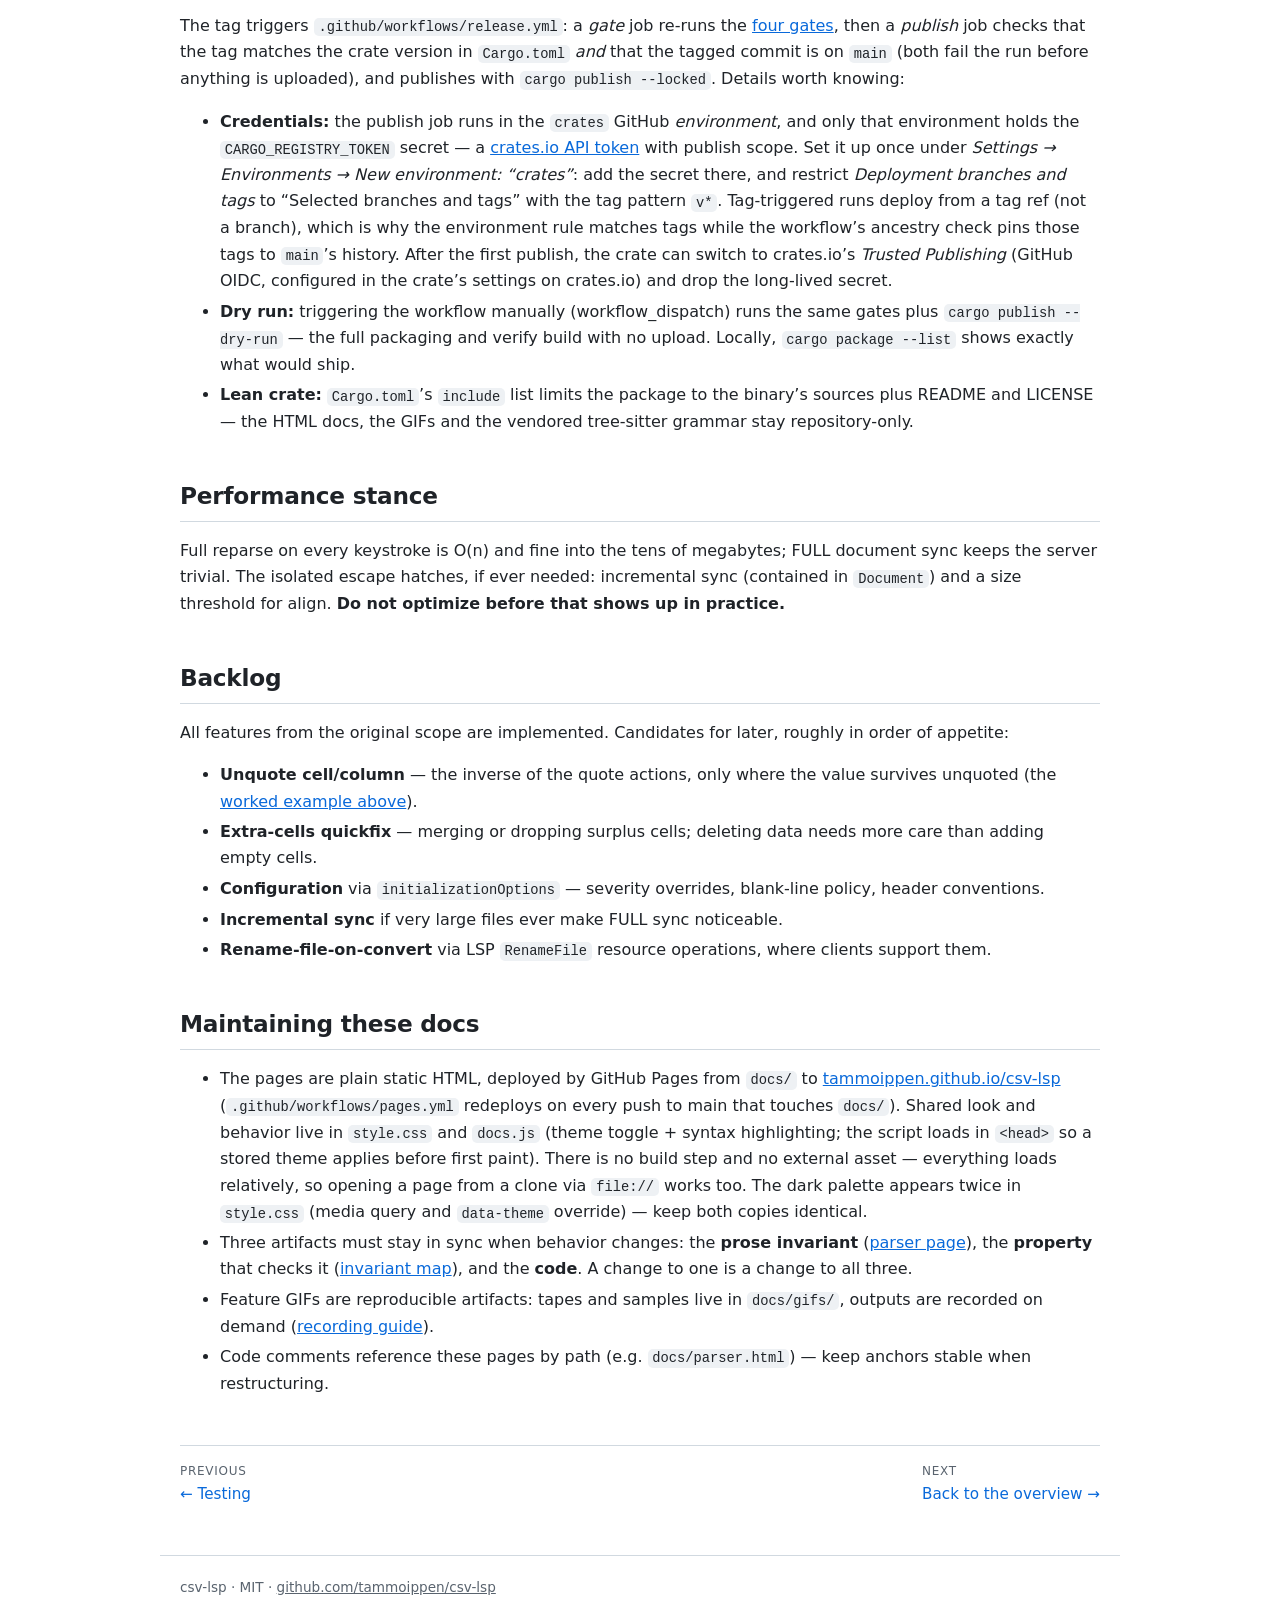
==== commit d51c139f: "ci: gate the crates.io token behind a locked environment The publish job now runs in the 'crates' gi" ====
--- a/docs/contributing.html
+++ b/docs/contributing.html
@@ -296,15 +296,23 @@
 git tag v0.1.1
 git push origin main v0.1.1</code></pre>
 
-<p>The tag triggers <code>.github/workflows/release.yml</code>, which re-runs the
-<a href="#workflow">four gates</a>, checks that the tag matches the crate version in
-<code>Cargo.toml</code> (a mismatch fails the run before anything is uploaded), and publishes
-with <code>cargo publish --locked</code>. Details worth knowing:</p>
-
-<ul>
-  <li><strong>Credentials:</strong> the workflow expects a <code>CARGO_REGISTRY_TOKEN</code> repository
-      secret — a <a href="https://crates.io/settings/tokens">crates.io API token</a> with publish
-      scope. After the first publish, the crate can switch to crates.io’s
+<p>The tag triggers <code>.github/workflows/release.yml</code>: a <em>gate</em> job re-runs the
+<a href="#workflow">four gates</a>, then a <em>publish</em> job checks that the tag matches the crate
+version in <code>Cargo.toml</code> <em>and</em> that the tagged commit is on <code>main</code> (both fail the
+run before anything is uploaded), and publishes with <code>cargo publish --locked</code>.
+Details worth knowing:</p>
+
+<ul>
+  <li><strong>Credentials:</strong> the publish job runs in the <code>crates</code> GitHub
+      <em>environment</em>, and only that environment holds the
+      <code>CARGO_REGISTRY_TOKEN</code> secret — a
+      <a href="https://crates.io/settings/tokens">crates.io API token</a> with publish scope. Set
+      it up once under <em>Settings → Environments → New environment: “crates”</em>: add the
+      secret there, and restrict <em>Deployment branches and tags</em> to
+      “Selected branches and tags” with the tag pattern <code>v*</code>. Tag-triggered runs
+      deploy from a tag ref (not a branch), which is why the environment rule matches
+      tags while the workflow’s ancestry check pins those tags to <code>main</code>’s history.
+      After the first publish, the crate can switch to crates.io’s
       <em>Trusted Publishing</em> (GitHub OIDC, configured in the crate’s settings on
       crates.io) and drop the long-lived secret.</li>
   <li><strong>Dry run:</strong> triggering the workflow manually (workflow_dispatch) runs the same
